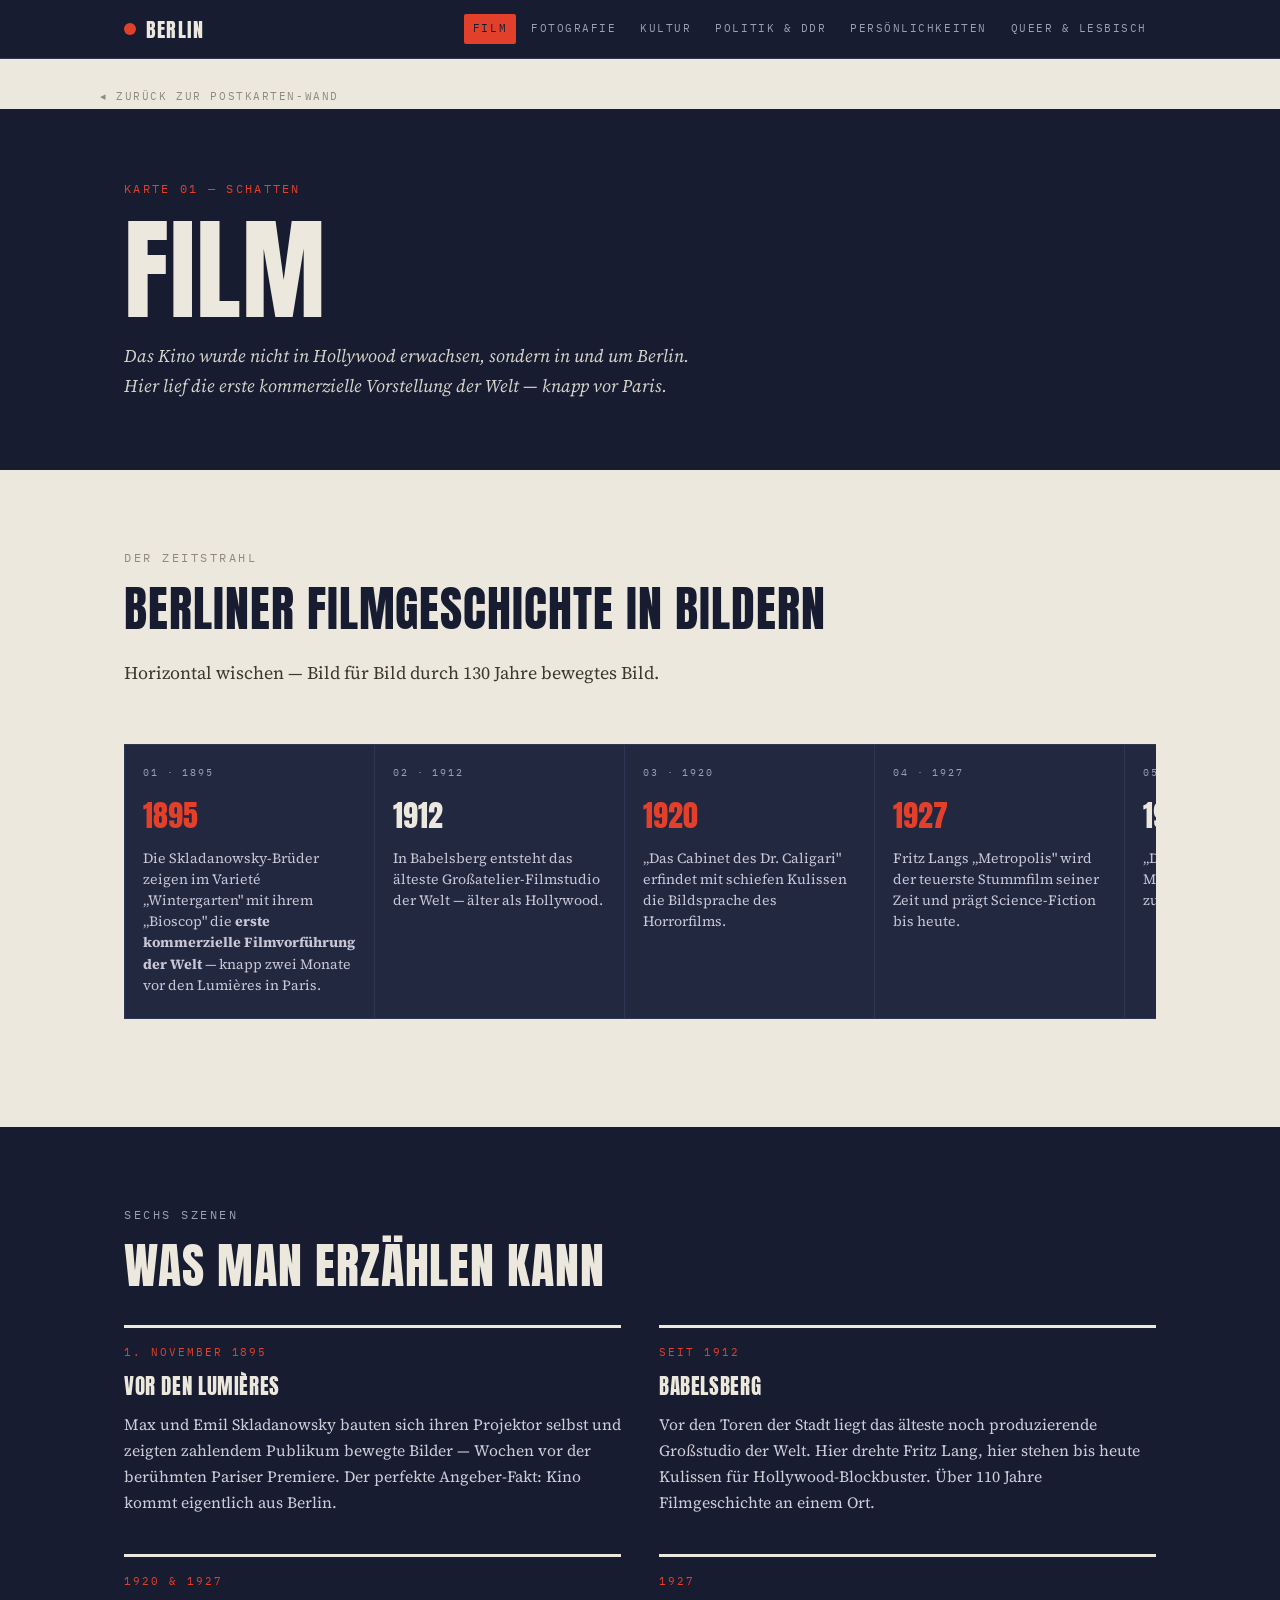
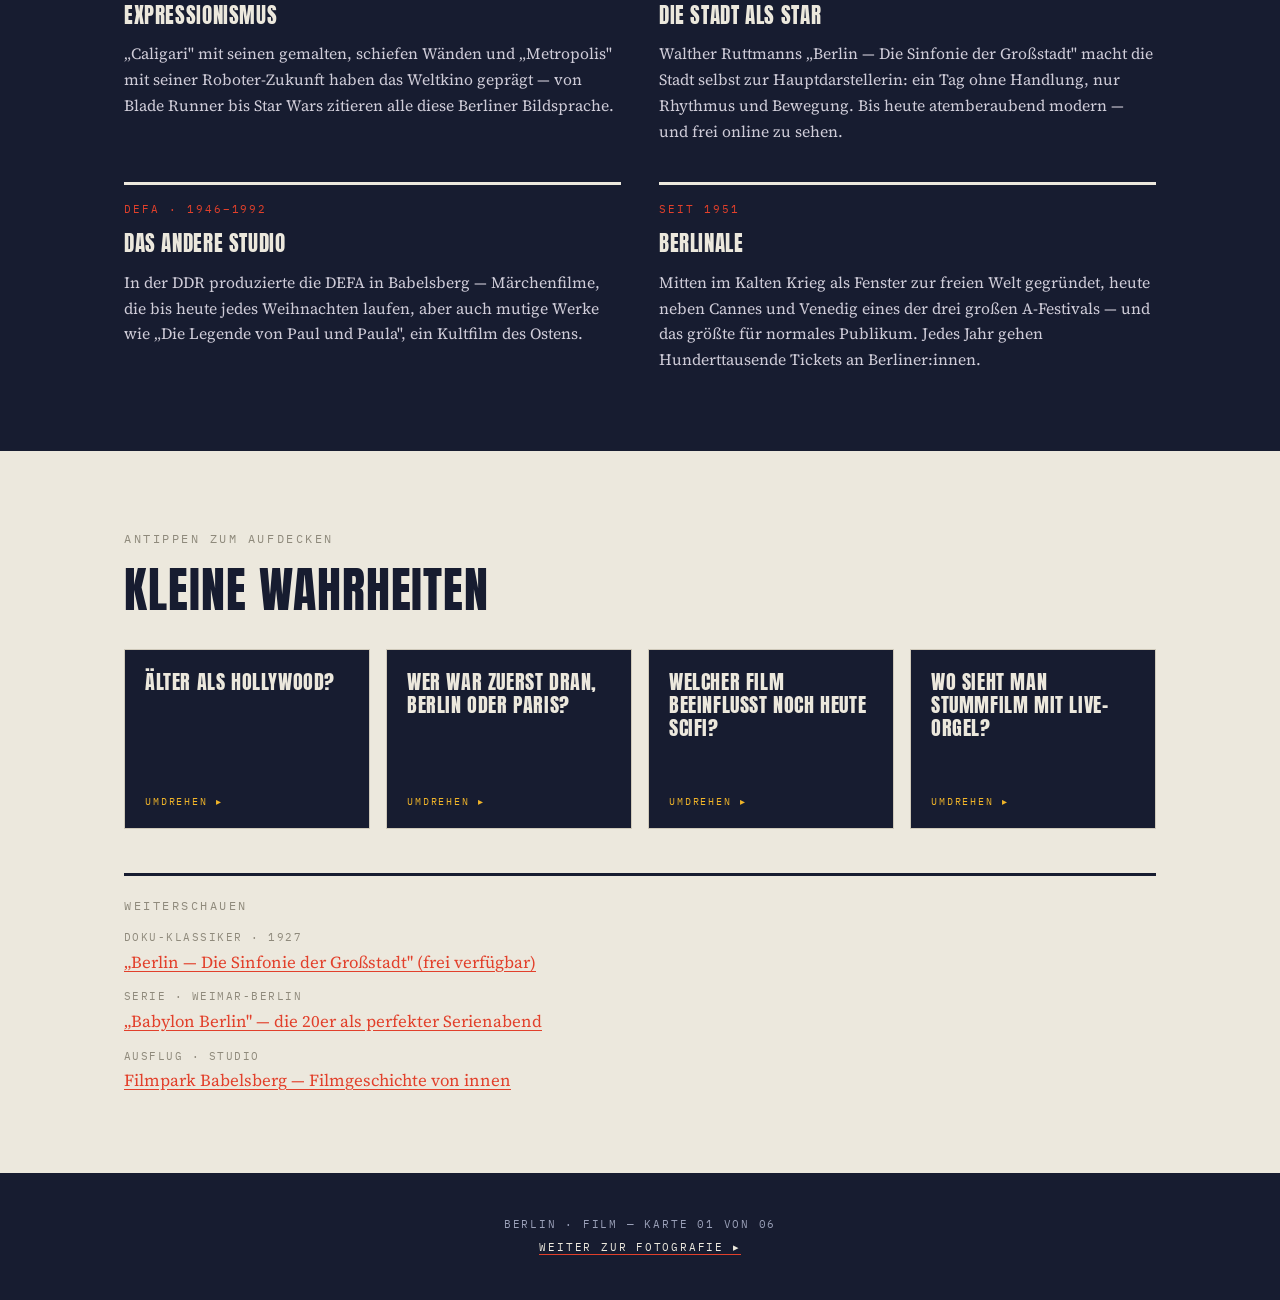
==== film.html @ 49ff89e1 "Add files via upload" ====
<!DOCTYPE html>
<html lang="de">
<head>
<meta charset="UTF-8">
<meta name="viewport" content="width=device-width, initial-scale=1.0">
<title>Film — Berlin</title>
<link rel="stylesheet" href="style.css">
</head>
<body class="t-film">

<nav class="topbar">
  <div class="wrap">
    <a class="brand" href="index.html"><span class="dot"></span>Berlin</a>
    <div class="navlinks">
      <a href="film.html" class="here">Film</a>
      <a href="fotografie.html">Fotografie</a>
      <a href="kultur.html">Kultur</a>
      <a href="politik.html">Politik &amp; DDR</a>
      <a href="persoenlichkeiten.html">Persönlichkeiten</a>
      <a href="queer.html">Queer &amp; Lesbisch</a>
    </div>
  </div>
</nav>

<div class="wrap backrow"><a class="back" href="index.html">◂ zurück zur Postkarten-Wand</a></div>

<header class="hero" style="background:var(--ink)">
  <div class="wrap">
    <p class="kicker">Karte 01 — Schatten</p>
    <h1>Film</h1>
    <p class="sub">Das Kino wurde nicht in Hollywood erwachsen, sondern in und um Berlin. Hier lief die erste kommerzielle Vorstellung der Welt — knapp vor Paris.</p>
  </div>
</header>

<section>
  <div class="wrap">
    <p class="eyebrow">Der Zeitstrahl</p>
    <h2>Berliner Filmgeschichte in Bildern</h2>
    <p class="lead">Horizontal wischen — Bild für Bild durch 130 Jahre bewegtes Bild.</p>
    <div class="strip" tabindex="0" aria-label="Zeitstrahl der Berliner Filmgeschichte">
      <div class="frame hot"><span class="fl">01 · 1895</span><span class="year">1895</span><p>Die Skladanowsky-Brüder zeigen im Varieté „Wintergarten" mit ihrem „Bioscop" die <b>erste kommerzielle Filmvorführung der Welt</b> — knapp zwei Monate vor den Lumières in Paris.</p></div>
      <div class="frame"><span class="fl">02 · 1912</span><span class="year">1912</span><p>In Babelsberg entsteht das älteste Großatelier-Filmstudio der Welt — älter als Hollywood.</p></div>
      <div class="frame hot"><span class="fl">03 · 1920</span><span class="year">1920</span><p>„Das Cabinet des Dr. Caligari" erfindet mit schiefen Kulissen die Bildsprache des Horrorfilms.</p></div>
      <div class="frame hot"><span class="fl">04 · 1927</span><span class="year">1927</span><p>Fritz Langs „Metropolis" wird der teuerste Stummfilm seiner Zeit und prägt Science-Fiction bis heute.</p></div>
      <div class="frame"><span class="fl">05 · 1930</span><span class="year">1930</span><p>„Der blaue Engel" macht Marlene Dietrich über Nacht zum Weltstar.</p></div>
      <div class="frame"><span class="fl">06 · 1933</span><span class="year">1933</span><p>Die Elite des deutschen Films flieht vor den Nazis: Lang, Wilder, Lorre — halb Hollywood ist danach Berliner Exil.</p></div>
      <div class="frame hot"><span class="fl">07 · 1951</span><span class="year">1951</span><p>Die Berlinale wird als „Schaufenster der freien Welt" in West-Berlin gegründet.</p></div>
      <div class="frame"><span class="fl">08 · heute</span><span class="year">Jetzt</span><p>Babelsberg dreht weiter — von „Grand Budapest Hotel" bis „Matrix". Die Berlinale ist das größte Publikumsfestival der Welt.</p></div>
    </div>
  </div>
</section>

<section class="dark">
  <div class="wrap">
    <p class="eyebrow">Sechs Szenen</p>
    <h2>Was man erzählen kann</h2>
    <div class="grid2">
      <div class="story"><span class="meta">1. November 1895</span><h3>Vor den Lumières</h3><p>Max und Emil Skladanowsky bauten sich ihren Projektor selbst und zeigten zahlendem Publikum bewegte Bilder — Wochen vor der berühmten Pariser Premiere. Der perfekte Angeber-Fakt: Kino kommt eigentlich aus Berlin.</p></div>
      <div class="story"><span class="meta">seit 1912</span><h3>Babelsberg</h3><p>Vor den Toren der Stadt liegt das älteste noch produzierende Großstudio der Welt. Hier drehte Fritz Lang, hier stehen bis heute Kulissen für Hollywood-Blockbuster. Über 110 Jahre Filmgeschichte an einem Ort.</p></div>
      <div class="story"><span class="meta">1920 &amp; 1927</span><h3>Expressionismus</h3><p>„Caligari" mit seinen gemalten, schiefen Wänden und „Metropolis" mit seiner Roboter-Zukunft haben das Weltkino geprägt — von Blade Runner bis Star Wars zitieren alle diese Berliner Bildsprache.</p></div>
      <div class="story"><span class="meta">1927</span><h3>Die Stadt als Star</h3><p>Walther Ruttmanns „Berlin — Die Sinfonie der Großstadt" macht die Stadt selbst zur Hauptdarstellerin: ein Tag ohne Handlung, nur Rhythmus und Bewegung. Bis heute atemberaubend modern — und frei online zu sehen.</p></div>
      <div class="story"><span class="meta">DEFA · 1946–1992</span><h3>Das andere Studio</h3><p>In der DDR produzierte die DEFA in Babelsberg — Märchenfilme, die bis heute jedes Weihnachten laufen, aber auch mutige Werke wie „Die Legende von Paul und Paula", ein Kultfilm des Ostens.</p></div>
      <div class="story"><span class="meta">seit 1951</span><h3>Berlinale</h3><p>Mitten im Kalten Krieg als Fenster zur freien Welt gegründet, heute neben Cannes und Venedig eines der drei großen A-Festivals — und das größte für normales Publikum. Jedes Jahr gehen Hunderttausende Tickets an Berliner:innen.</p></div>
    </div>
  </div>
</section>

<section>
  <div class="wrap">
    <p class="eyebrow">Antippen zum Aufdecken</p>
    <h2>Kleine Wahrheiten</h2>
    <div class="flips">
      <button class="flip" type="button"><div class="flip-inner">
        <div class="flip-face flip-front"><span class="q">Älter als Hollywood?</span><span class="hint">Umdrehen ▸</span></div>
        <div class="flip-face flip-back"><p>Ja. Babelsberg produziert seit 1912 — Hollywood wurde erst danach zum Filmzentrum.</p><span class="hint">◂ zurück</span></div>
      </div></button>
      <button class="flip" type="button"><div class="flip-inner">
        <div class="flip-face flip-front"><span class="q">Wer war zuerst dran, Berlin oder Paris?</span><span class="hint">Umdrehen ▸</span></div>
        <div class="flip-face flip-back"><p>Berlin — am 1.11.1895, rund acht Wochen vor den Lumières.</p><span class="hint">◂ zurück</span></div>
      </div></button>
      <button class="flip" type="button"><div class="flip-inner">
        <div class="flip-face flip-front"><span class="q">Welcher Film beeinflusst noch heute SciFi?</span><span class="hint">Umdrehen ▸</span></div>
        <div class="flip-face flip-back"><p>„Metropolis" (1927). Sein Roboter „Maria" ist die Urmutter jedes Film-Androiden.</p><span class="hint">◂ zurück</span></div>
      </div></button>
      <button class="flip" type="button"><div class="flip-inner">
        <div class="flip-face flip-front"><span class="q">Wo sieht man Stummfilm mit Live-Orgel?</span><span class="hint">Umdrehen ▸</span></div>
        <div class="flip-face flip-back"><p>Im Kino „Babylon" am Rosa-Luxemburg-Platz — mit originaler Kinoorgel. Perfektes Date.</p><span class="hint">◂ zurück</span></div>
      </div></button>
    </div>

    <div class="links">
      <p class="eyebrow">Weiterschauen</p>
      <ul>
        <li><span>Doku-Klassiker · 1927</span><a href="https://de.wikipedia.org/wiki/Berlin_%E2%80%93_Die_Sinfonie_der_Gro%C3%9Fstadt" target="_blank" rel="noopener">„Berlin — Die Sinfonie der Großstadt" (frei verfügbar)</a></li>
        <li><span>Serie · Weimar-Berlin</span><a href="https://de.wikipedia.org/wiki/Babylon_Berlin" target="_blank" rel="noopener">„Babylon Berlin" — die 20er als perfekter Serienabend</a></li>
        <li><span>Ausflug · Studio</span><a href="https://filmpark-babelsberg.de" target="_blank" rel="noopener">Filmpark Babelsberg — Filmgeschichte von innen</a></li>
      </ul>
    </div>
  </div>
</section>

<footer>
  Berlin · Film — Karte 01 von 06<br>
  <a href="fotografie.html">weiter zur Fotografie ▸</a>
</footer>

<script>
  document.querySelectorAll('.flip').forEach(f=>f.addEventListener('click',()=>f.classList.toggle('open')));
</script>
</body>
</html>
---- style.css ----
/* ============================================================
   BERLIN — geteiltes Stylesheet
   Postkarten- / Setzkasten-Ästhetik
   ============================================================ */
@import url('https://fonts.googleapis.com/css2?family=Anton&family=Source+Serif+4:ital,opsz,wght@0,8..60,400;0,8..60,600;1,8..60,400&family=IBM+Plex+Mono:wght@400;500&display=swap');

:root{
  --ink:#171c30;
  --ink2:#212840;
  --paper:#ece8dd;
  --paper2:#e2ddcf;
  --line-light:#cfc9ba;
  --line-dark:#2f3654;
  --muted:#8f8a7c;
  --muted-d:#9aa0b8;

  /* Themenakzente — werden pro Seite via body-Klasse gesetzt */
  --accent:#e2402b;      /* Standard: Postrot */
  --accent-2:#f0b429;    /* Gold */

  --display:'Anton',sans-serif;
  --body:'Source Serif 4',Georgia,serif;
  --mono:'IBM Plex Mono',monospace;
}

/* Themenfarben */
body.t-film       { --accent:#e2402b; --accent-2:#f0b429; }
body.t-foto       { --accent:#3b7d9e; --accent-2:#e2402b; }
body.t-kultur     { --accent:#c8447c; --accent-2:#2fa15f; }
body.t-politik    { --accent:#2f8f5f; --accent-2:#e2402b; }
body.t-menschen   { --accent:#c87f1e; --accent-2:#3b7d9e; }
body.t-queer      { --accent:#d94f86; --accent-2:#7a5fc0; }
body.t-home       { --accent:#e2402b; --accent-2:#2fa15f; }

*{box-sizing:border-box;margin:0;padding:0}
html{scroll-behavior:smooth}
@media (prefers-reduced-motion:reduce){
  html{scroll-behavior:auto}
  *,*::before,*::after{animation:none!important;transition:none!important}
}
body{
  font-family:var(--body);background:var(--paper);color:var(--ink);
  line-height:1.65;font-size:1.05rem;
}
::selection{background:var(--accent);color:var(--paper)}
img,svg{max-width:100%}
a{color:inherit}
a:focus-visible,button:focus-visible{outline:3px solid var(--accent);outline-offset:3px}

.wrap{max-width:1080px;margin:0 auto;padding:0 24px}
.eyebrow{font-family:var(--mono);font-size:.72rem;letter-spacing:.22em;text-transform:uppercase;color:var(--muted)}
.accent{color:var(--accent)}
h2{font-family:var(--display);font-weight:400;text-transform:uppercase;
   font-size:clamp(1.9rem,4.6vw,3rem);letter-spacing:.02em;line-height:1.05;margin:.35em 0 .5em}
h3{font-family:var(--display);font-weight:400;text-transform:uppercase;letter-spacing:.03em}
.lead{max-width:660px;font-size:1.12rem;color:#3a382f}
section{padding:78px 0}

/* ---------- Kopfnavigation ---------- */
.topbar{position:sticky;top:0;z-index:50;background:var(--ink);color:var(--paper);
  border-bottom:1px solid var(--line-dark)}
.topbar .wrap{display:flex;align-items:center;justify-content:space-between;gap:16px;height:58px}
.brand{font-family:var(--display);font-size:1.25rem;letter-spacing:.06em;text-transform:uppercase;
  text-decoration:none;color:var(--paper);display:flex;align-items:center;gap:10px}
.brand .dot{width:12px;height:12px;background:var(--accent);border-radius:50%}
.navlinks{display:flex;gap:6px;flex-wrap:wrap}
.navlinks a{font-family:var(--mono);font-size:.68rem;letter-spacing:.14em;text-transform:uppercase;
  text-decoration:none;color:var(--muted-d);padding:6px 9px;border-radius:2px}
.navlinks a:hover{color:var(--paper);background:var(--ink2)}
.navlinks a.here{color:var(--ink);background:var(--accent)}
@media(max-width:720px){.navlinks{display:none}}

/* ---------- Hero ---------- */
.hero{background:var(--ink);color:var(--paper);position:relative;overflow:hidden}
.hero .wrap{padding-top:70px;padding-bottom:70px}
.hero .kicker{font-family:var(--mono);font-size:.72rem;letter-spacing:.2em;color:var(--accent);text-transform:uppercase}
.hero h1{font-family:var(--display);font-weight:400;text-transform:uppercase;
  font-size:clamp(3rem,10vw,7rem);line-height:.92;letter-spacing:.01em;margin:.18em 0}
.hero .sub{max-width:600px;color:#d6d3ca;font-size:1.12rem;font-style:italic}
.hero-illus{position:absolute;right:-30px;bottom:-20px;width:min(42%,360px);opacity:.9;pointer-events:none}
@media(max-width:720px){.hero-illus{display:none}}

/* ---------- Postkarten-Grid (Startseite) ---------- */
.postcards{display:grid;grid-template-columns:repeat(auto-fill,minmax(300px,1fr));gap:22px;margin-top:36px}
.postcard{position:relative;display:block;text-decoration:none;color:var(--ink);
  background:#fff;border:1px solid var(--line-light);
  box-shadow:4px 6px 0 rgba(23,28,48,.12);
  transition:transform .16s ease, box-shadow .16s ease;overflow:hidden}
.postcard:hover{transform:translate(-2px,-3px) rotate(-.5deg);box-shadow:8px 12px 0 rgba(23,28,48,.16)}
.postcard .pc-top{aspect-ratio:16/10;background:var(--ink);display:flex;align-items:center;justify-content:center;position:relative}
.postcard .pc-top svg{width:70%;height:70%}
.postcard .stamp{position:absolute;top:12px;right:12px;width:46px;height:56px;background:var(--paper);
  border:2px dotted var(--ink);display:flex;align-items:center;justify-content:center;
  font-family:var(--display);font-size:.7rem;color:var(--ink);transform:rotate(4deg);text-align:center;line-height:1}
.postcard .pc-body{padding:20px}
.postcard .pc-body h3{font-size:1.35rem;color:var(--ink)}
.postcard .pc-num{font-family:var(--mono);font-size:.66rem;letter-spacing:.2em;text-transform:uppercase;color:var(--muted)}
.postcard .pc-body p{font-size:.95rem;color:#4a473d;margin-top:8px}
.postcard .go{font-family:var(--mono);font-size:.72rem;letter-spacing:.15em;text-transform:uppercase;
  color:var(--accent);margin-top:14px;display:inline-block}

/* ---------- Zeitstrahl / Filmstreifen ---------- */
.strip{display:flex;overflow-x:auto;padding:30px 0;gap:0;scroll-snap-type:x proximity;margin-top:26px;
  scrollbar-color:var(--accent) transparent}
.frame{min-width:250px;max-width:250px;scroll-snap-align:start;border:1px solid var(--line-dark);
  border-right:none;background:var(--ink2);color:var(--paper);padding:20px 18px 22px;display:flex;
  flex-direction:column;gap:8px}
.frame:last-child{border-right:1px solid var(--line-dark)}
.frame .year{font-family:var(--display);font-size:1.9rem;color:var(--paper)}
.frame.hot .year{color:var(--accent)}
.frame .fl{font-family:var(--mono);font-size:.64rem;letter-spacing:.18em;text-transform:uppercase;color:var(--muted-d)}
.frame p{font-size:.88rem;color:#c9c6d6;line-height:1.5}

/* ---------- Story-Grid ---------- */
.grid2{display:grid;grid-template-columns:1fr 1fr;gap:38px;margin-top:34px}
.grid3{display:grid;grid-template-columns:repeat(auto-fit,minmax(260px,1fr));gap:26px;margin-top:34px}
@media(max-width:720px){.grid2{grid-template-columns:1fr}}
.story{border-top:3px solid var(--ink);padding-top:16px}
.story .meta{font-family:var(--mono);font-size:.68rem;letter-spacing:.18em;text-transform:uppercase;color:var(--accent);display:block;margin-bottom:8px}
.story h3{font-size:1.3rem;margin-bottom:8px}
.story p{font-size:.98rem;color:#3a382f}
.story p+p{margin-top:9px}

/* ---------- Flip-/Reveal-Karten ---------- */
.flips{display:grid;grid-template-columns:repeat(auto-fit,minmax(220px,1fr));gap:16px;margin-top:34px}
.flip{background:transparent;border:none;padding:0;cursor:pointer;perspective:1000px;min-height:180px;font-family:inherit}
.flip-inner{position:relative;width:100%;height:100%;min-height:180px;transition:transform .5s;transform-style:preserve-3d}
.flip.open .flip-inner{transform:rotateY(180deg)}
.flip-face{position:absolute;inset:0;backface-visibility:hidden;display:flex;flex-direction:column;
  justify-content:space-between;padding:20px;border:1px solid var(--line-light)}
.flip-front{background:var(--ink);color:var(--paper)}
.flip-front .q{font-family:var(--display);font-size:1.25rem;text-transform:uppercase;letter-spacing:.03em;line-height:1.15;text-align:left}
.flip-front .hint{font-family:var(--mono);font-size:.64rem;letter-spacing:.18em;text-transform:uppercase;color:var(--accent-2);text-align:left}
.flip-back{background:var(--accent);color:#fff;transform:rotateY(180deg);text-align:left}
.flip-back p{font-size:.92rem;line-height:1.5}
.flip-back .hint{font-family:var(--mono);font-size:.64rem;letter-spacing:.18em;text-transform:uppercase;opacity:.8}

/* ---------- Personen-Karten ---------- */
.people{display:grid;grid-template-columns:repeat(auto-fit,minmax(250px,1fr));gap:20px;margin-top:34px}
.person{background:#fff;border:1px solid var(--line-light);box-shadow:3px 4px 0 rgba(23,28,48,.10);overflow:hidden}
.person .p-illus{height:150px;background:var(--ink);display:flex;align-items:center;justify-content:center}
.person .p-illus svg{width:96px;height:96px}
.person .p-txt{padding:18px}
.person .p-txt h3{font-size:1.2rem}
.person .role{font-family:var(--mono);font-size:.64rem;letter-spacing:.16em;text-transform:uppercase;color:var(--accent);display:block;margin:5px 0 9px}
.person .p-txt p{font-size:.93rem;color:#3a382f}

/* ---------- Zitat ---------- */
.quote{border-left:5px solid var(--accent);padding:6px 0 6px 24px;margin:40px 0;max-width:720px}
.quote blockquote{font-family:var(--body);font-style:italic;font-size:clamp(1.3rem,3vw,1.9rem);line-height:1.3}
.quote cite{font-family:var(--mono);font-size:.72rem;letter-spacing:.14em;text-transform:uppercase;color:var(--muted);font-style:normal;display:block;margin-top:12px}

/* ---------- Glossar-Chips (klickbar) ---------- */
.chips{display:flex;flex-wrap:wrap;gap:12px;margin-top:30px}
.chip{font-family:var(--body);border:1px solid var(--ink);background:#fff;color:var(--ink);
  padding:10px 16px;cursor:pointer;font-size:1rem;transition:background .14s,color .14s;border-radius:2px}
.chip:hover{background:var(--paper2)}
.chip.on{background:var(--ink);color:var(--paper)}
.chip .w{font-family:var(--display);letter-spacing:.02em}
#chip-out{margin-top:20px;min-height:52px;font-size:1.05rem;border-left:3px solid var(--accent);padding-left:14px}
#chip-out em{color:var(--accent);font-style:normal;font-family:var(--mono);font-size:.85rem;letter-spacing:.05em}

/* dunkle Sektion */
.dark{background:var(--ink);color:var(--paper)}
.dark .lead{color:#d6d3ca}
.dark .eyebrow{color:var(--muted-d)}
.dark .story{border-color:var(--paper)}
.dark .story p{color:#cfccd8}

/* ---------- Links ---------- */
.links{border-top:3px solid var(--ink);padding-top:20px;margin-top:44px}
.links ul{list-style:none;display:grid;gap:12px;margin-top:14px}
.links li span{font-family:var(--mono);font-size:.66rem;letter-spacing:.14em;text-transform:uppercase;color:var(--muted);display:block;margin-bottom:2px}
.links a{color:var(--accent);text-underline-offset:3px}

/* ---------- Fuß ---------- */
footer{background:var(--ink);color:var(--muted-d);font-family:var(--mono);font-size:.7rem;
  letter-spacing:.16em;text-transform:uppercase;padding:40px 24px;text-align:center;line-height:2.1}
footer a{color:var(--paper);text-decoration:none;border-bottom:1px solid var(--accent)}

/* Zurück-Link oben auf Unterseiten */
.backrow{padding:22px 0 0}
.back{font-family:var(--mono);font-size:.7rem;letter-spacing:.14em;text-transform:uppercase;
  text-decoration:none;color:var(--muted)}
.back:hover{color:var(--accent)}
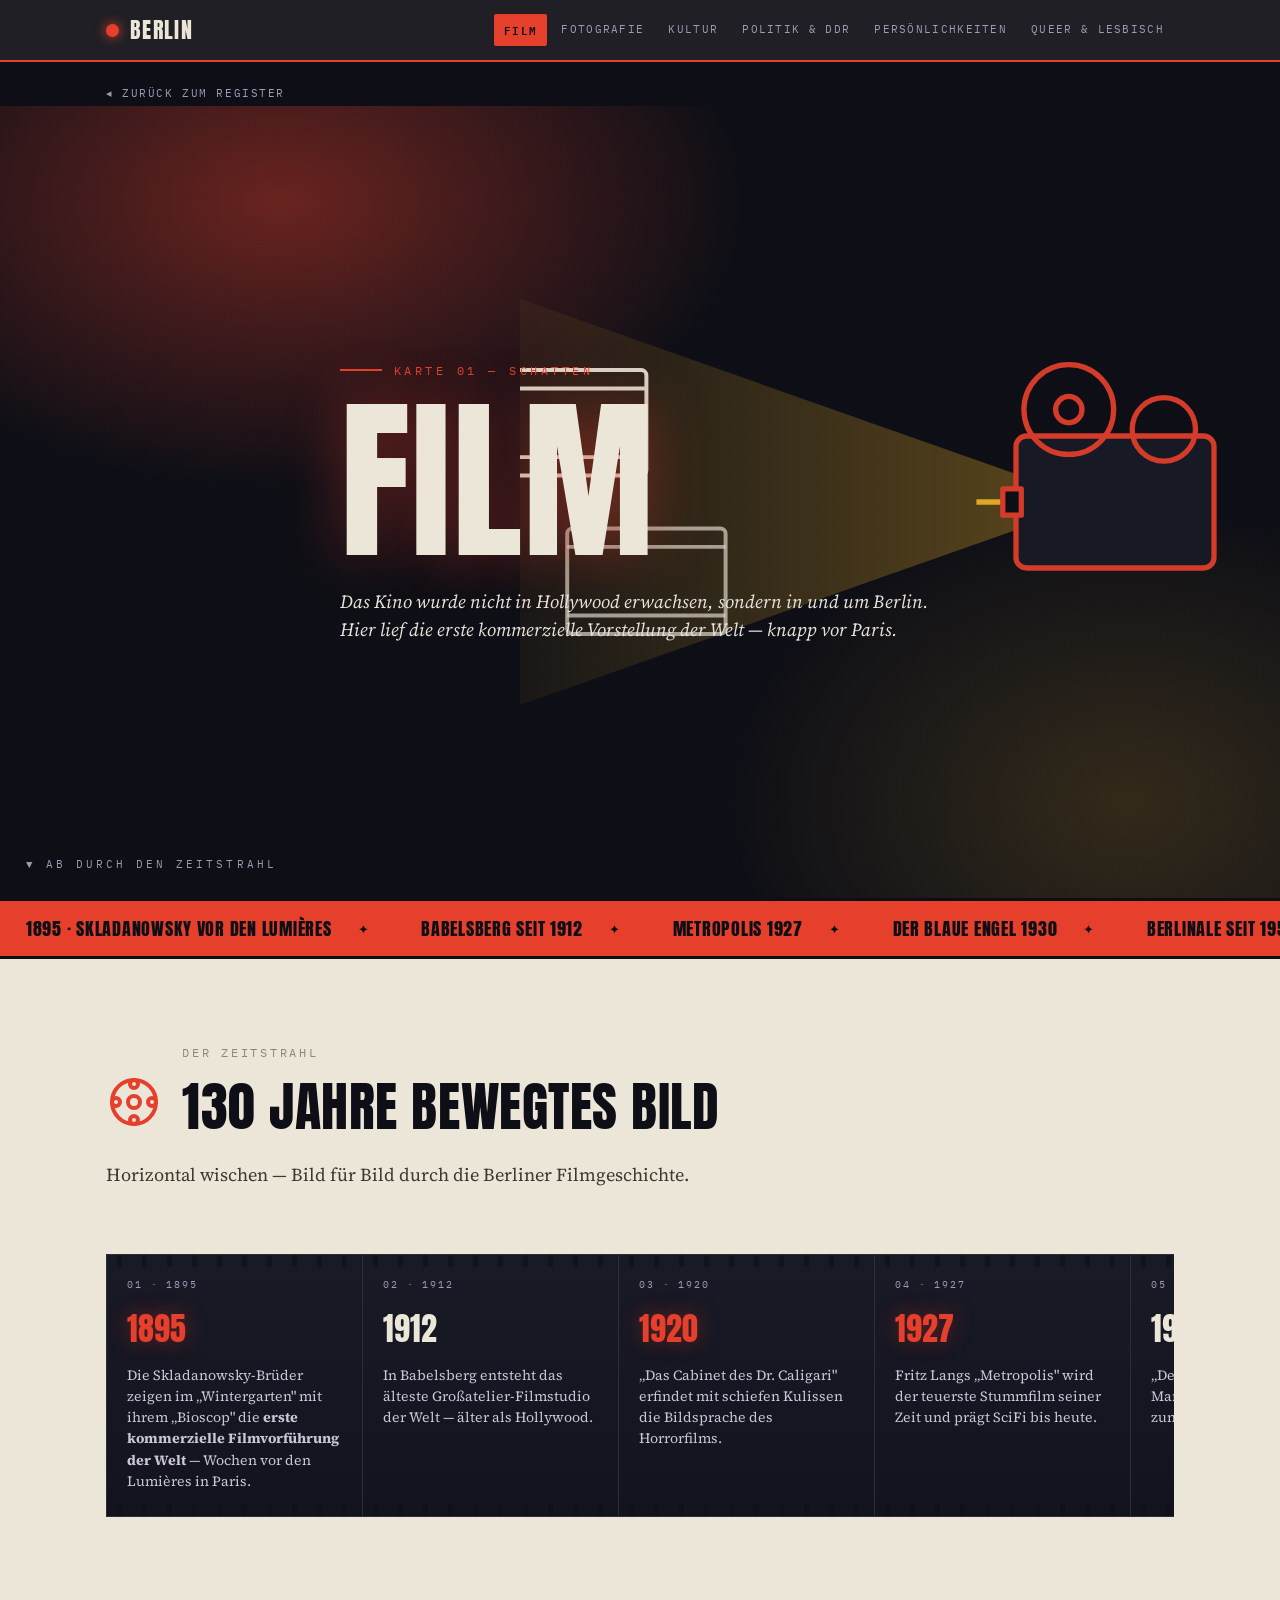
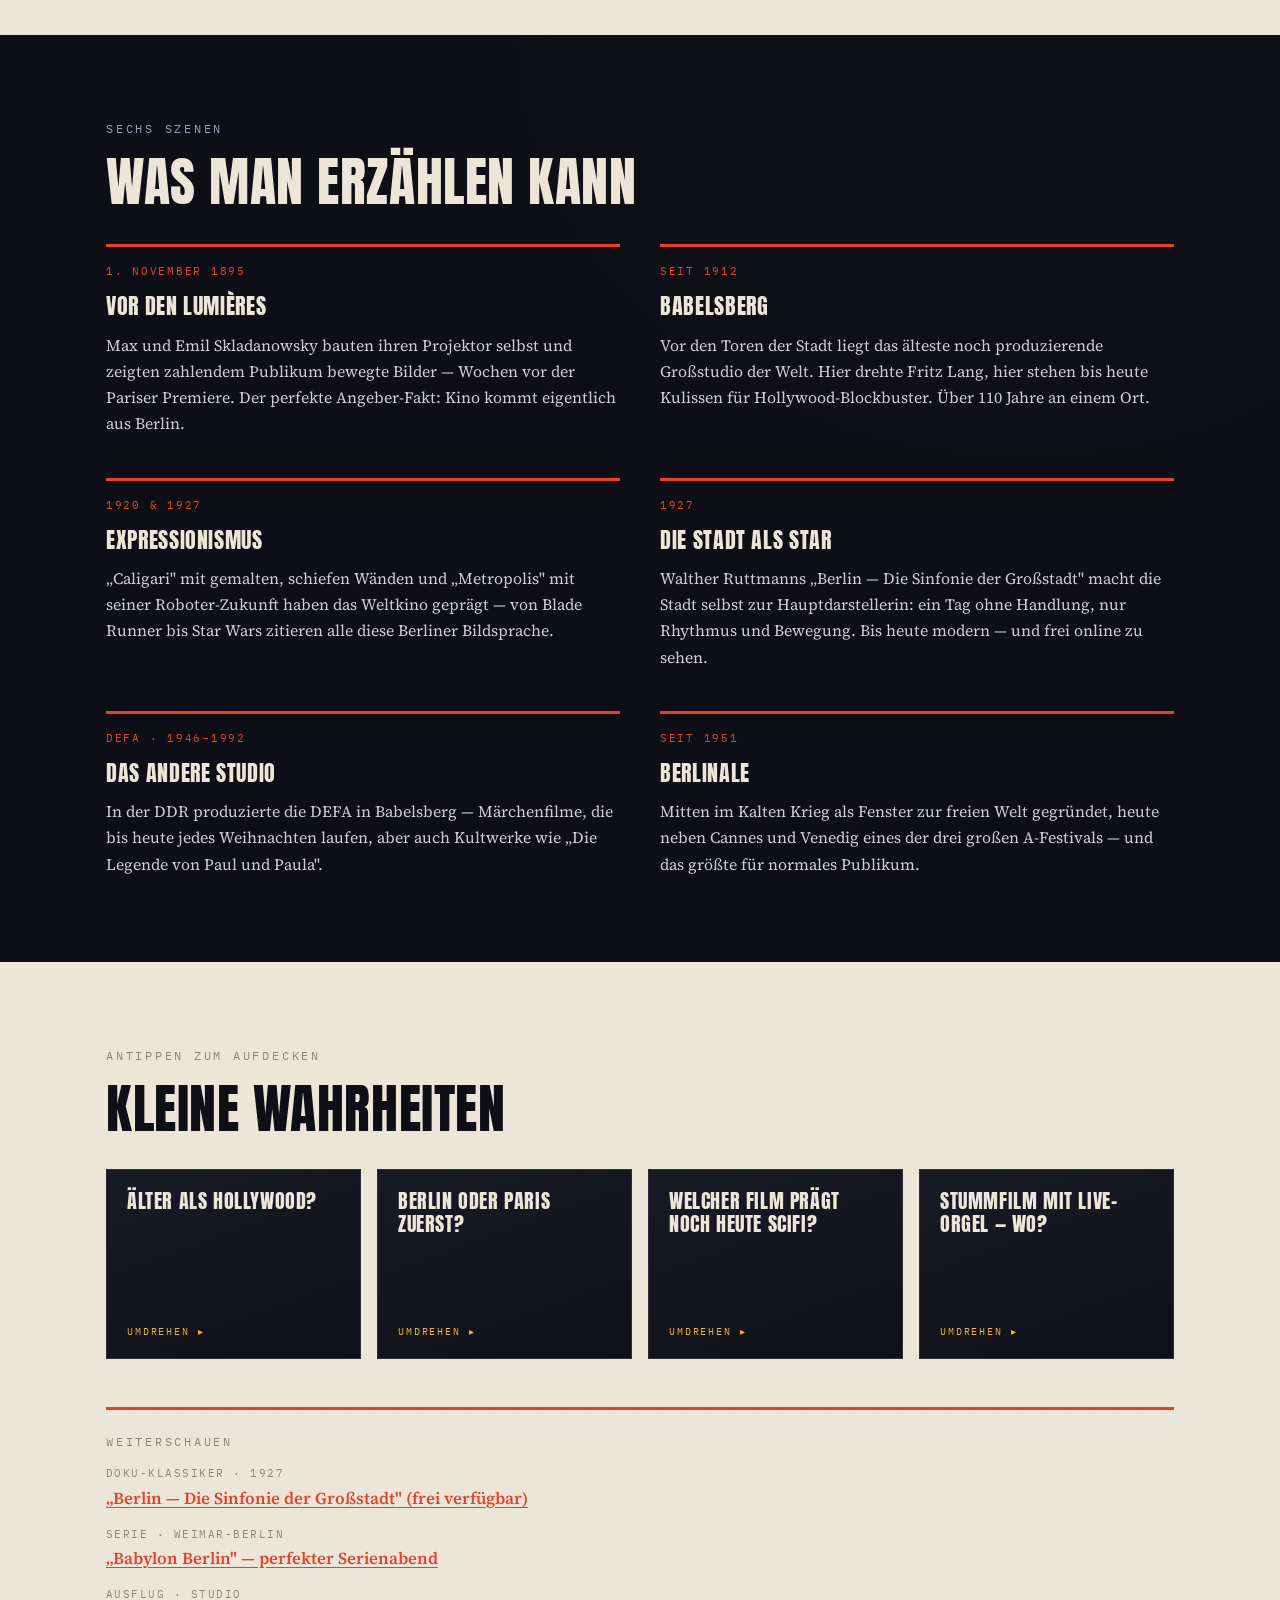
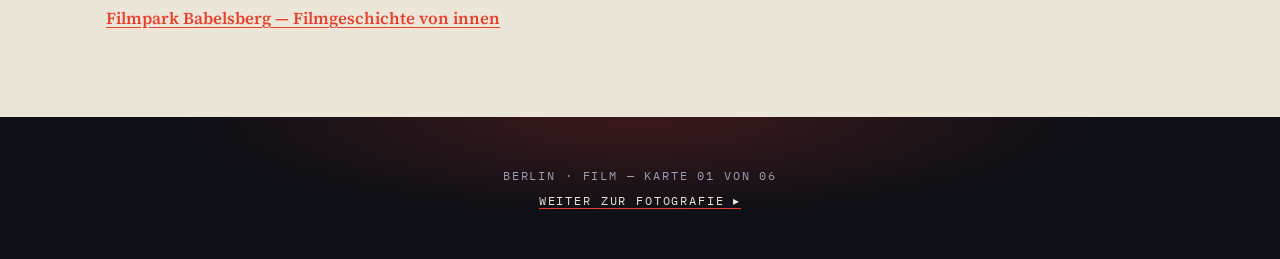
==== commit c93a7fc8: "Add files via upload" ====
--- a/film.html
+++ b/film.html
@@ -8,104 +8,109 @@
 </head>
 <body class="t-film">
 
-<nav class="topbar">
-  <div class="wrap">
-    <a class="brand" href="index.html"><span class="dot"></span>Berlin</a>
-    <div class="navlinks">
-      <a href="film.html" class="here">Film</a>
-      <a href="fotografie.html">Fotografie</a>
-      <a href="kultur.html">Kultur</a>
-      <a href="politik.html">Politik &amp; DDR</a>
-      <a href="persoenlichkeiten.html">Persönlichkeiten</a>
-      <a href="queer.html">Queer &amp; Lesbisch</a>
-    </div>
+<nav class="topbar"><div class="wrap">
+  <a class="brand" href="index.html"><span class="dot"></span>Berlin</a>
+  <div class="navlinks">
+    <a href="film.html" class="here">Film</a><a href="fotografie.html">Fotografie</a><a href="kultur.html">Kultur</a>
+    <a href="politik.html">Politik&nbsp;&amp;&nbsp;DDR</a><a href="persoenlichkeiten.html">Persönlichkeiten</a><a href="queer.html">Queer&nbsp;&amp;&nbsp;Lesbisch</a>
   </div>
-</nav>
+</div></nav>
+<div class="backrow"><div class="wrap"><a class="back" href="index.html">◂ zurück zum Register</a></div></div>
 
-<div class="wrap backrow"><a class="back" href="index.html">◂ zurück zur Postkarten-Wand</a></div>
-
-<header class="hero" style="background:var(--ink)">
+<header class="hero">
+  <svg class="hero-scene" viewBox="0 0 900 600" preserveAspectRatio="xMaxYMid slice"
+       style="right:0;top:0;height:100%;width:min(62%,760px);opacity:.92" aria-hidden="true">
+    <!-- Lichtkegel -->
+    <path d="M760 300 L250 120 L250 480 Z" fill="url(#beam)"/>
+    <defs><linearGradient id="beam" x1="1" y1="0" x2="0" y2="0">
+      <stop offset="0" stop-color="#f0b429" stop-opacity=".38"/>
+      <stop offset="1" stop-color="#f0b429" stop-opacity="0"/>
+    </linearGradient></defs>
+    <!-- schwebende Filmkader -->
+    <g fill="none" stroke="#ece6d8" stroke-width="3" class="drift">
+      <rect x="300" y="200" width="120" height="80" rx="4"/>
+      <line x1="300" y1="214" x2="420" y2="214"/><line x1="300" y1="266" x2="420" y2="266"/>
+      <rect x="360" y="320" width="120" height="80" rx="4" opacity=".7"/>
+      <line x1="360" y1="334" x2="480" y2="334" opacity=".7"/><line x1="360" y1="386" x2="480" y2="386" opacity=".7"/>
+    </g>
+    <!-- Projektor -->
+    <g fill="none" stroke="#e63f2b" stroke-width="4" stroke-linejoin="round">
+      <rect x="700" y="250" width="150" height="100" rx="8" fill="#181a26"/>
+      <circle cx="740" cy="230" r="34" class="spin-slow"/>
+      <circle cx="740" cy="230" r="10"/>
+      <circle cx="812" cy="245" r="24" class="spin-slow"/>
+      <path d="M700 300 h-30" stroke="#f0b429"/>
+      <rect x="690" y="290" width="14" height="20" fill="#0e0f16"/>
+    </g>
+  </svg>
   <div class="wrap">
     <p class="kicker">Karte 01 — Schatten</p>
     <h1>Film</h1>
     <p class="sub">Das Kino wurde nicht in Hollywood erwachsen, sondern in und um Berlin. Hier lief die erste kommerzielle Vorstellung der Welt — knapp vor Paris.</p>
   </div>
+  <p class="scroll-hint">▼ ab durch den Zeitstrahl</p>
 </header>
 
-<section>
+<div class="ticker" aria-hidden="true"><div class="track">
+  <span>1895 · Skladanowsky vor den Lumières</span><span>Babelsberg seit 1912</span><span>Metropolis 1927</span><span>Der blaue Engel 1930</span><span>Berlinale seit 1951</span>
+  <span>1895 · Skladanowsky vor den Lumières</span><span>Babelsberg seit 1912</span><span>Metropolis 1927</span><span>Der blaue Engel 1930</span><span>Berlinale seit 1951</span>
+</div></div>
+
+<section class="grain">
   <div class="wrap">
-    <p class="eyebrow">Der Zeitstrahl</p>
-    <h2>Berliner Filmgeschichte in Bildern</h2>
-    <p class="lead">Horizontal wischen — Bild für Bild durch 130 Jahre bewegtes Bild.</p>
-    <div class="strip" tabindex="0" aria-label="Zeitstrahl der Berliner Filmgeschichte">
-      <div class="frame hot"><span class="fl">01 · 1895</span><span class="year">1895</span><p>Die Skladanowsky-Brüder zeigen im Varieté „Wintergarten" mit ihrem „Bioscop" die <b>erste kommerzielle Filmvorführung der Welt</b> — knapp zwei Monate vor den Lumières in Paris.</p></div>
+    <div class="sec-head"><span class="motif"><svg viewBox="0 0 56 56" fill="none" stroke="#e63f2b" stroke-width="4"><circle cx="28" cy="28" r="22"/><circle cx="28" cy="28" r="6"/><circle cx="28" cy="10" r="4"/><circle cx="46" cy="28" r="4"/><circle cx="28" cy="46" r="4"/><circle cx="10" cy="28" r="4"/></svg></span>
+      <div><p class="eyebrow">Der Zeitstrahl</p><h2>130 Jahre bewegtes Bild</h2></div></div>
+    <p class="lead">Horizontal wischen — Bild für Bild durch die Berliner Filmgeschichte.</p>
+    <div class="strip-wrap"><div class="strip" tabindex="0" aria-label="Zeitstrahl Berliner Filmgeschichte">
+      <div class="frame hot"><span class="fl">01 · 1895</span><span class="year">1895</span><p>Die Skladanowsky-Brüder zeigen im „Wintergarten" mit ihrem „Bioscop" die <b>erste kommerzielle Filmvorführung der Welt</b> — Wochen vor den Lumières in Paris.</p></div>
       <div class="frame"><span class="fl">02 · 1912</span><span class="year">1912</span><p>In Babelsberg entsteht das älteste Großatelier-Filmstudio der Welt — älter als Hollywood.</p></div>
       <div class="frame hot"><span class="fl">03 · 1920</span><span class="year">1920</span><p>„Das Cabinet des Dr. Caligari" erfindet mit schiefen Kulissen die Bildsprache des Horrorfilms.</p></div>
-      <div class="frame hot"><span class="fl">04 · 1927</span><span class="year">1927</span><p>Fritz Langs „Metropolis" wird der teuerste Stummfilm seiner Zeit und prägt Science-Fiction bis heute.</p></div>
+      <div class="frame hot"><span class="fl">04 · 1927</span><span class="year">1927</span><p>Fritz Langs „Metropolis" wird der teuerste Stummfilm seiner Zeit und prägt SciFi bis heute.</p></div>
       <div class="frame"><span class="fl">05 · 1930</span><span class="year">1930</span><p>„Der blaue Engel" macht Marlene Dietrich über Nacht zum Weltstar.</p></div>
-      <div class="frame"><span class="fl">06 · 1933</span><span class="year">1933</span><p>Die Elite des deutschen Films flieht vor den Nazis: Lang, Wilder, Lorre — halb Hollywood ist danach Berliner Exil.</p></div>
+      <div class="frame"><span class="fl">06 · 1933</span><span class="year">1933</span><p>Die Film-Elite flieht vor den Nazis: Lang, Wilder, Lorre — halb Hollywood ist danach Berliner Exil.</p></div>
       <div class="frame hot"><span class="fl">07 · 1951</span><span class="year">1951</span><p>Die Berlinale wird als „Schaufenster der freien Welt" in West-Berlin gegründet.</p></div>
       <div class="frame"><span class="fl">08 · heute</span><span class="year">Jetzt</span><p>Babelsberg dreht weiter — von „Grand Budapest Hotel" bis „Matrix". Die Berlinale ist das größte Publikumsfestival der Welt.</p></div>
+    </div></div>
+  </div>
+</section>
+
+<section class="dark grain">
+  <div class="wrap">
+    <p class="eyebrow">Sechs Szenen</p><h2>Was man erzählen kann</h2>
+    <div class="grid2">
+      <div class="story"><span class="meta">1. November 1895</span><h3>Vor den Lumières</h3><p>Max und Emil Skladanowsky bauten ihren Projektor selbst und zeigten zahlendem Publikum bewegte Bilder — Wochen vor der Pariser Premiere. Der perfekte Angeber-Fakt: Kino kommt eigentlich aus Berlin.</p></div>
+      <div class="story"><span class="meta">seit 1912</span><h3>Babelsberg</h3><p>Vor den Toren der Stadt liegt das älteste noch produzierende Großstudio der Welt. Hier drehte Fritz Lang, hier stehen bis heute Kulissen für Hollywood-Blockbuster. Über 110 Jahre an einem Ort.</p></div>
+      <div class="story"><span class="meta">1920 &amp; 1927</span><h3>Expressionismus</h3><p>„Caligari" mit gemalten, schiefen Wänden und „Metropolis" mit seiner Roboter-Zukunft haben das Weltkino geprägt — von Blade Runner bis Star Wars zitieren alle diese Berliner Bildsprache.</p></div>
+      <div class="story"><span class="meta">1927</span><h3>Die Stadt als Star</h3><p>Walther Ruttmanns „Berlin — Die Sinfonie der Großstadt" macht die Stadt selbst zur Hauptdarstellerin: ein Tag ohne Handlung, nur Rhythmus und Bewegung. Bis heute modern — und frei online zu sehen.</p></div>
+      <div class="story"><span class="meta">DEFA · 1946–1992</span><h3>Das andere Studio</h3><p>In der DDR produzierte die DEFA in Babelsberg — Märchenfilme, die bis heute jedes Weihnachten laufen, aber auch Kultwerke wie „Die Legende von Paul und Paula".</p></div>
+      <div class="story"><span class="meta">seit 1951</span><h3>Berlinale</h3><p>Mitten im Kalten Krieg als Fenster zur freien Welt gegründet, heute neben Cannes und Venedig eines der drei großen A-Festivals — und das größte für normales Publikum.</p></div>
     </div>
   </div>
 </section>
 
-<section class="dark">
+<section class="grain">
   <div class="wrap">
-    <p class="eyebrow">Sechs Szenen</p>
-    <h2>Was man erzählen kann</h2>
-    <div class="grid2">
-      <div class="story"><span class="meta">1. November 1895</span><h3>Vor den Lumières</h3><p>Max und Emil Skladanowsky bauten sich ihren Projektor selbst und zeigten zahlendem Publikum bewegte Bilder — Wochen vor der berühmten Pariser Premiere. Der perfekte Angeber-Fakt: Kino kommt eigentlich aus Berlin.</p></div>
-      <div class="story"><span class="meta">seit 1912</span><h3>Babelsberg</h3><p>Vor den Toren der Stadt liegt das älteste noch produzierende Großstudio der Welt. Hier drehte Fritz Lang, hier stehen bis heute Kulissen für Hollywood-Blockbuster. Über 110 Jahre Filmgeschichte an einem Ort.</p></div>
-      <div class="story"><span class="meta">1920 &amp; 1927</span><h3>Expressionismus</h3><p>„Caligari" mit seinen gemalten, schiefen Wänden und „Metropolis" mit seiner Roboter-Zukunft haben das Weltkino geprägt — von Blade Runner bis Star Wars zitieren alle diese Berliner Bildsprache.</p></div>
-      <div class="story"><span class="meta">1927</span><h3>Die Stadt als Star</h3><p>Walther Ruttmanns „Berlin — Die Sinfonie der Großstadt" macht die Stadt selbst zur Hauptdarstellerin: ein Tag ohne Handlung, nur Rhythmus und Bewegung. Bis heute atemberaubend modern — und frei online zu sehen.</p></div>
-      <div class="story"><span class="meta">DEFA · 1946–1992</span><h3>Das andere Studio</h3><p>In der DDR produzierte die DEFA in Babelsberg — Märchenfilme, die bis heute jedes Weihnachten laufen, aber auch mutige Werke wie „Die Legende von Paul und Paula", ein Kultfilm des Ostens.</p></div>
-      <div class="story"><span class="meta">seit 1951</span><h3>Berlinale</h3><p>Mitten im Kalten Krieg als Fenster zur freien Welt gegründet, heute neben Cannes und Venedig eines der drei großen A-Festivals — und das größte für normales Publikum. Jedes Jahr gehen Hunderttausende Tickets an Berliner:innen.</p></div>
+    <p class="eyebrow">Antippen zum Aufdecken</p><h2>Kleine Wahrheiten</h2>
+    <div class="flips">
+      <button class="flip" type="button"><div class="flip-inner"><div class="flip-face flip-front"><span class="q">Älter als Hollywood?</span><span class="hint">Umdrehen ▸</span></div><div class="flip-face flip-back"><p>Ja. Babelsberg produziert seit 1912 — Hollywood wurde erst danach zum Filmzentrum.</p><span class="hint">◂ zurück</span></div></div></button>
+      <button class="flip" type="button"><div class="flip-inner"><div class="flip-face flip-front"><span class="q">Berlin oder Paris zuerst?</span><span class="hint">Umdrehen ▸</span></div><div class="flip-face flip-back"><p>Berlin — am 1.11.1895, rund acht Wochen vor den Lumières.</p><span class="hint">◂ zurück</span></div></div></button>
+      <button class="flip" type="button"><div class="flip-inner"><div class="flip-face flip-front"><span class="q">Welcher Film prägt noch heute SciFi?</span><span class="hint">Umdrehen ▸</span></div><div class="flip-face flip-back"><p>„Metropolis" (1927). Sein Roboter „Maria" ist die Urmutter jedes Film-Androiden.</p><span class="hint">◂ zurück</span></div></div></button>
+      <button class="flip" type="button"><div class="flip-inner"><div class="flip-face flip-front"><span class="q">Stummfilm mit Live-Orgel — wo?</span><span class="hint">Umdrehen ▸</span></div><div class="flip-face flip-back"><p>Im Kino „Babylon" am Rosa-Luxemburg-Platz — mit originaler Kinoorgel. Perfektes Date.</p><span class="hint">◂ zurück</span></div></div></button>
     </div>
+    <div class="links"><p class="eyebrow">Weiterschauen</p><ul>
+      <li><span>Doku-Klassiker · 1927</span><a href="https://de.wikipedia.org/wiki/Berlin_%E2%80%93_Die_Sinfonie_der_Gro%C3%9Fstadt" target="_blank" rel="noopener">„Berlin — Die Sinfonie der Großstadt" (frei verfügbar)</a></li>
+      <li><span>Serie · Weimar-Berlin</span><a href="https://de.wikipedia.org/wiki/Babylon_Berlin" target="_blank" rel="noopener">„Babylon Berlin" — perfekter Serienabend</a></li>
+      <li><span>Ausflug · Studio</span><a href="https://filmpark-babelsberg.de" target="_blank" rel="noopener">Filmpark Babelsberg — Filmgeschichte von innen</a></li>
+    </ul></div>
   </div>
 </section>
 
-<section>
-  <div class="wrap">
-    <p class="eyebrow">Antippen zum Aufdecken</p>
-    <h2>Kleine Wahrheiten</h2>
-    <div class="flips">
-      <button class="flip" type="button"><div class="flip-inner">
-        <div class="flip-face flip-front"><span class="q">Älter als Hollywood?</span><span class="hint">Umdrehen ▸</span></div>
-        <div class="flip-face flip-back"><p>Ja. Babelsberg produziert seit 1912 — Hollywood wurde erst danach zum Filmzentrum.</p><span class="hint">◂ zurück</span></div>
-      </div></button>
-      <button class="flip" type="button"><div class="flip-inner">
-        <div class="flip-face flip-front"><span class="q">Wer war zuerst dran, Berlin oder Paris?</span><span class="hint">Umdrehen ▸</span></div>
-        <div class="flip-face flip-back"><p>Berlin — am 1.11.1895, rund acht Wochen vor den Lumières.</p><span class="hint">◂ zurück</span></div>
-      </div></button>
-      <button class="flip" type="button"><div class="flip-inner">
-        <div class="flip-face flip-front"><span class="q">Welcher Film beeinflusst noch heute SciFi?</span><span class="hint">Umdrehen ▸</span></div>
-        <div class="flip-face flip-back"><p>„Metropolis" (1927). Sein Roboter „Maria" ist die Urmutter jedes Film-Androiden.</p><span class="hint">◂ zurück</span></div>
-      </div></button>
-      <button class="flip" type="button"><div class="flip-inner">
-        <div class="flip-face flip-front"><span class="q">Wo sieht man Stummfilm mit Live-Orgel?</span><span class="hint">Umdrehen ▸</span></div>
-        <div class="flip-face flip-back"><p>Im Kino „Babylon" am Rosa-Luxemburg-Platz — mit originaler Kinoorgel. Perfektes Date.</p><span class="hint">◂ zurück</span></div>
-      </div></button>
-    </div>
-
-    <div class="links">
-      <p class="eyebrow">Weiterschauen</p>
-      <ul>
-        <li><span>Doku-Klassiker · 1927</span><a href="https://de.wikipedia.org/wiki/Berlin_%E2%80%93_Die_Sinfonie_der_Gro%C3%9Fstadt" target="_blank" rel="noopener">„Berlin — Die Sinfonie der Großstadt" (frei verfügbar)</a></li>
-        <li><span>Serie · Weimar-Berlin</span><a href="https://de.wikipedia.org/wiki/Babylon_Berlin" target="_blank" rel="noopener">„Babylon Berlin" — die 20er als perfekter Serienabend</a></li>
-        <li><span>Ausflug · Studio</span><a href="https://filmpark-babelsberg.de" target="_blank" rel="noopener">Filmpark Babelsberg — Filmgeschichte von innen</a></li>
-      </ul>
-    </div>
-  </div>
-</section>
-
-<footer>
-  Berlin · Film — Karte 01 von 06<br>
-  <a href="fotografie.html">weiter zur Fotografie ▸</a>
-</footer>
+<footer><div class="wrap">Berlin · Film — Karte 01 von 06<br><a href="fotografie.html">weiter zur Fotografie ▸</a></div></footer>
 
 <script>
   document.querySelectorAll('.flip').forEach(f=>f.addEventListener('click',()=>f.classList.toggle('open')));
+  const io=new IntersectionObserver(es=>es.forEach(e=>{if(e.isIntersecting){e.target.classList.add('in');io.unobserve(e.target)}}),{threshold:.12});
+  document.querySelectorAll('h2,.lead,.story,.flip,.quote,.links,.frame').forEach(el=>{el.classList.add('reveal');io.observe(el)});
 </script>
 </body>
 </html>
--- a/style.css
+++ b/style.css
@@ -1,36 +1,37 @@
 /* ============================================================
-   BERLIN — geteiltes Stylesheet
-   Postkarten- / Setzkasten-Ästhetik
+   BERLIN — geteiltes Stylesheet · v2 "Plakat / Kino"
+   Ein Look, sechs Welten.
    ============================================================ */
-@import url('https://fonts.googleapis.com/css2?family=Anton&family=Source+Serif+4:ital,opsz,wght@0,8..60,400;0,8..60,600;1,8..60,400&family=IBM+Plex+Mono:wght@400;500&display=swap');
+@import url('https://fonts.googleapis.com/css2?family=Anton&family=Source+Serif+4:ital,opsz,wght@0,8..60,400;0,8..60,600;1,8..60,400&family=IBM+Plex+Mono:wght@400;500;600&display=swap');
 
 :root{
-  --ink:#171c30;
-  --ink2:#212840;
-  --paper:#ece8dd;
-  --paper2:#e2ddcf;
-  --line-light:#cfc9ba;
-  --line-dark:#2f3654;
-  --muted:#8f8a7c;
-  --muted-d:#9aa0b8;
-
-  /* Themenakzente — werden pro Seite via body-Klasse gesetzt */
-  --accent:#e2402b;      /* Standard: Postrot */
-  --accent-2:#f0b429;    /* Gold */
+  --ink:#0e0f16;
+  --ink2:#181a26;
+  --paper:#ece6d8;
+  --paper2:#e0d9c7;
+  --line-light:#cdc6b4;
+  --line-dark:#2b2d3d;
+  --muted:#8b8676;
+  --muted-d:#9a9db3;
+
+  --accent:#e63f2b;
+  --accent-2:#f0b429;
+  --glow:rgba(230,63,43,.35);
+  --glow2:rgba(240,180,41,.18);
 
   --display:'Anton',sans-serif;
   --body:'Source Serif 4',Georgia,serif;
   --mono:'IBM Plex Mono',monospace;
 }
 
-/* Themenfarben */
-body.t-film       { --accent:#e2402b; --accent-2:#f0b429; }
-body.t-foto       { --accent:#3b7d9e; --accent-2:#e2402b; }
-body.t-kultur     { --accent:#c8447c; --accent-2:#2fa15f; }
-body.t-politik    { --accent:#2f8f5f; --accent-2:#e2402b; }
-body.t-menschen   { --accent:#c87f1e; --accent-2:#3b7d9e; }
-body.t-queer      { --accent:#d94f86; --accent-2:#7a5fc0; }
-body.t-home       { --accent:#e2402b; --accent-2:#2fa15f; }
+/* ---- Themenwelten: Akzente, Leuchten, Hero-Hintergrund ---- */
+body.t-home    {--accent:#e63f2b;--accent-2:#2fbf78;--glow:rgba(230,63,43,.4);--glow2:rgba(47,191,120,.16)}
+body.t-film    {--accent:#e63f2b;--accent-2:#f0b429;--glow:rgba(230,63,43,.42);--glow2:rgba(240,180,41,.16)}
+body.t-foto    {--accent:#e0392e;--accent-2:#48b3d6;--glow:rgba(224,57,46,.5);--glow2:rgba(72,179,214,.14)}
+body.t-kultur  {--accent:#ff2e88;--accent-2:#12d3c7;--glow:rgba(255,46,136,.42);--glow2:rgba(18,211,199,.2)}
+body.t-politik {--accent:#37c07a;--accent-2:#e63f2b;--glow:rgba(55,192,122,.32);--glow2:rgba(230,63,43,.16)}
+body.t-menschen{--accent:#e8a020;--accent-2:#48b3d6;--glow:rgba(232,160,32,.34);--glow2:rgba(72,179,214,.16)}
+body.t-queer   {--accent:#ff3d9a;--accent-2:#8a5cff;--glow:rgba(255,61,154,.4);--glow2:rgba(138,92,255,.26)}
 
 *{box-sizing:border-box;margin:0;padding:0}
 html{scroll-behavior:smooth}
@@ -38,148 +39,194 @@
   html{scroll-behavior:auto}
   *,*::before,*::after{animation:none!important;transition:none!important}
 }
-body{
-  font-family:var(--body);background:var(--paper);color:var(--ink);
-  line-height:1.65;font-size:1.05rem;
-}
-::selection{background:var(--accent);color:var(--paper)}
-img,svg{max-width:100%}
+body{font-family:var(--body);background:var(--paper);color:var(--ink);line-height:1.65;font-size:1.05rem;overflow-x:hidden}
+::selection{background:var(--accent);color:#fff}
+img,svg{max-width:100%;display:block}
 a{color:inherit}
 a:focus-visible,button:focus-visible{outline:3px solid var(--accent);outline-offset:3px}
-
-.wrap{max-width:1080px;margin:0 auto;padding:0 24px}
-.eyebrow{font-family:var(--mono);font-size:.72rem;letter-spacing:.22em;text-transform:uppercase;color:var(--muted)}
+.wrap{max-width:1120px;margin:0 auto;padding:0 26px}
+.eyebrow{font-family:var(--mono);font-size:.72rem;letter-spacing:.24em;text-transform:uppercase;color:var(--muted)}
 .accent{color:var(--accent)}
-h2{font-family:var(--display);font-weight:400;text-transform:uppercase;
-   font-size:clamp(1.9rem,4.6vw,3rem);letter-spacing:.02em;line-height:1.05;margin:.35em 0 .5em}
+h2{font-family:var(--display);font-weight:400;text-transform:uppercase;font-size:clamp(2rem,5.2vw,3.4rem);letter-spacing:.01em;line-height:1;margin:.3em 0 .5em}
 h3{font-family:var(--display);font-weight:400;text-transform:uppercase;letter-spacing:.03em}
-.lead{max-width:660px;font-size:1.12rem;color:#3a382f}
-section{padding:78px 0}
-
-/* ---------- Kopfnavigation ---------- */
-.topbar{position:sticky;top:0;z-index:50;background:var(--ink);color:var(--paper);
-  border-bottom:1px solid var(--line-dark)}
-.topbar .wrap{display:flex;align-items:center;justify-content:space-between;gap:16px;height:58px}
-.brand{font-family:var(--display);font-size:1.25rem;letter-spacing:.06em;text-transform:uppercase;
-  text-decoration:none;color:var(--paper);display:flex;align-items:center;gap:10px}
-.brand .dot{width:12px;height:12px;background:var(--accent);border-radius:50%}
-.navlinks{display:flex;gap:6px;flex-wrap:wrap}
-.navlinks a{font-family:var(--mono);font-size:.68rem;letter-spacing:.14em;text-transform:uppercase;
-  text-decoration:none;color:var(--muted-d);padding:6px 9px;border-radius:2px}
-.navlinks a:hover{color:var(--paper);background:var(--ink2)}
-.navlinks a.here{color:var(--ink);background:var(--accent)}
-@media(max-width:720px){.navlinks{display:none}}
-
-/* ---------- Hero ---------- */
-.hero{background:var(--ink);color:var(--paper);position:relative;overflow:hidden}
-.hero .wrap{padding-top:70px;padding-bottom:70px}
-.hero .kicker{font-family:var(--mono);font-size:.72rem;letter-spacing:.2em;color:var(--accent);text-transform:uppercase}
-.hero h1{font-family:var(--display);font-weight:400;text-transform:uppercase;
-  font-size:clamp(3rem,10vw,7rem);line-height:.92;letter-spacing:.01em;margin:.18em 0}
-.hero .sub{max-width:600px;color:#d6d3ca;font-size:1.12rem;font-style:italic}
-.hero-illus{position:absolute;right:-30px;bottom:-20px;width:min(42%,360px);opacity:.9;pointer-events:none}
-@media(max-width:720px){.hero-illus{display:none}}
-
-/* ---------- Postkarten-Grid (Startseite) ---------- */
-.postcards{display:grid;grid-template-columns:repeat(auto-fill,minmax(300px,1fr));gap:22px;margin-top:36px}
-.postcard{position:relative;display:block;text-decoration:none;color:var(--ink);
-  background:#fff;border:1px solid var(--line-light);
-  box-shadow:4px 6px 0 rgba(23,28,48,.12);
-  transition:transform .16s ease, box-shadow .16s ease;overflow:hidden}
-.postcard:hover{transform:translate(-2px,-3px) rotate(-.5deg);box-shadow:8px 12px 0 rgba(23,28,48,.16)}
-.postcard .pc-top{aspect-ratio:16/10;background:var(--ink);display:flex;align-items:center;justify-content:center;position:relative}
-.postcard .pc-top svg{width:70%;height:70%}
-.postcard .stamp{position:absolute;top:12px;right:12px;width:46px;height:56px;background:var(--paper);
-  border:2px dotted var(--ink);display:flex;align-items:center;justify-content:center;
-  font-family:var(--display);font-size:.7rem;color:var(--ink);transform:rotate(4deg);text-align:center;line-height:1}
-.postcard .pc-body{padding:20px}
-.postcard .pc-body h3{font-size:1.35rem;color:var(--ink)}
-.postcard .pc-num{font-family:var(--mono);font-size:.66rem;letter-spacing:.2em;text-transform:uppercase;color:var(--muted)}
-.postcard .pc-body p{font-size:.95rem;color:#4a473d;margin-top:8px}
-.postcard .go{font-family:var(--mono);font-size:.72rem;letter-spacing:.15em;text-transform:uppercase;
-  color:var(--accent);margin-top:14px;display:inline-block}
-
-/* ---------- Zeitstrahl / Filmstreifen ---------- */
-.strip{display:flex;overflow-x:auto;padding:30px 0;gap:0;scroll-snap-type:x proximity;margin-top:26px;
+.lead{max-width:680px;font-size:1.14rem;color:#3a382f}
+section{padding:84px 0;position:relative}
+
+/* grain / halftone overlay */
+.grain::before{content:"";position:absolute;inset:0;pointer-events:none;opacity:.5;mix-blend-mode:overlay;
+  background-image:radial-gradient(rgba(255,255,255,.14) .5px,transparent .5px);background-size:3px 3px}
+
+/* ============ TOP-REGISTER (Navigation) ============ */
+.topbar{position:sticky;top:0;z-index:60;background:rgba(14,15,22,.92);backdrop-filter:blur(8px);
+  color:var(--paper);border-bottom:2px solid var(--accent)}
+.topbar .wrap{display:flex;align-items:center;justify-content:space-between;gap:16px;height:60px}
+.brand{font-family:var(--display);font-size:1.4rem;letter-spacing:.06em;text-transform:uppercase;text-decoration:none;color:var(--paper);display:flex;align-items:center;gap:11px}
+.brand .dot{width:13px;height:13px;background:var(--accent);border-radius:50%;box-shadow:0 0 12px var(--accent)}
+.navlinks{display:flex;gap:4px;flex-wrap:wrap}
+.navlinks a{font-family:var(--mono);font-size:.68rem;letter-spacing:.12em;text-transform:uppercase;text-decoration:none;color:var(--muted-d);padding:7px 10px;border-radius:2px;transition:.15s}
+.navlinks a:hover{color:#fff;background:var(--ink2)}
+.navlinks a.here{color:#0e0f16;background:var(--accent);font-weight:600}
+@media(max-width:760px){.navlinks{gap:2px}.navlinks a{padding:6px 7px;font-size:.6rem}}
+
+/* ============ HERO ============ */
+.hero{position:relative;overflow:hidden;background:var(--ink);color:var(--paper);
+  min-height:88vh;display:flex;align-items:center}
+.hero::before{content:"";position:absolute;inset:0;pointer-events:none;
+  background:
+    radial-gradient(60% 60% at 22% 12%,var(--glow),transparent 60%),
+    radial-gradient(50% 60% at 88% 88%,var(--glow2),transparent 62%)}
+.hero::after{content:"";position:absolute;inset:0;pointer-events:none;opacity:.5;mix-blend-mode:overlay;
+  background-image:radial-gradient(rgba(255,255,255,.16) .5px,transparent .5px);background-size:3px 3px}
+.hero .wrap{position:relative;z-index:2;padding:96px 26px}
+.hero .kicker{font-family:var(--mono);font-size:.78rem;letter-spacing:.28em;color:var(--accent);text-transform:uppercase;display:flex;align-items:center;gap:12px}
+.hero .kicker::before{content:"";width:42px;height:2px;background:var(--accent);display:inline-block}
+.hero h1{font-family:var(--display);font-weight:400;text-transform:uppercase;font-size:clamp(3.6rem,15vw,11rem);line-height:.86;letter-spacing:.005em;margin:.14em 0 .18em;
+  text-shadow:0 0 60px var(--glow)}
+.hero .sub{max-width:600px;color:#e7e3da;font-size:1.16rem;font-style:italic;line-height:1.5}
+.hero-scene{position:absolute;z-index:1;pointer-events:none}
+.scroll-hint{position:absolute;bottom:24px;left:26px;z-index:3;font-family:var(--mono);font-size:.68rem;letter-spacing:.28em;color:var(--muted-d);text-transform:uppercase;animation:bob 2.4s ease-in-out infinite}
+@keyframes bob{0%,100%{transform:translateY(0)}50%{transform:translateY(6px)}}
+
+/* Home hero big title stroke variant */
+.hero h1 .hollow{color:transparent;-webkit-text-stroke:2px var(--paper);text-stroke:2px var(--paper)}
+
+/* ============ MARQUEE / TICKER ============ */
+.ticker{background:var(--accent);color:#0e0f16;overflow:hidden;border-top:3px solid #0e0f16;border-bottom:3px solid #0e0f16;padding:12px 0}
+.ticker .track{display:inline-flex;white-space:nowrap;will-change:transform;animation:scroll-x 32s linear infinite}
+.ticker:hover .track{animation-play-state:paused}
+.ticker span{font-family:var(--display);font-size:1.15rem;letter-spacing:.04em;text-transform:uppercase;padding:0 26px;display:inline-flex;align-items:center;gap:26px}
+.ticker span::after{content:"✦";font-size:.8rem}
+@keyframes scroll-x{from{transform:translateX(0)}to{transform:translateX(-50%)}}
+
+/* ============ REGISTER (Startseite) ============ */
+.register{background:var(--paper)}
+.reg-list{margin-top:34px;border-top:2px solid var(--ink)}
+.reg-row{display:grid;grid-template-columns:88px 1fr auto;align-items:center;gap:26px;
+  text-decoration:none;color:var(--ink);border-bottom:2px solid var(--ink);
+  padding:26px 8px;position:relative;overflow:hidden;transition:padding .2s}
+.reg-row .rn{font-family:var(--display);font-size:2.6rem;color:var(--muted);transition:.2s;line-height:1}
+.reg-row .rt h3{font-size:clamp(1.6rem,4vw,2.4rem);line-height:1;transition:.2s}
+.reg-row .rt p{font-size:.98rem;color:#4a473d;margin-top:6px;max-width:640px}
+.reg-row .ri{width:74px;height:74px;flex:none}
+.reg-row .ri svg{width:100%;height:100%}
+.reg-row::before{content:"";position:absolute;left:0;top:0;bottom:0;width:0;background:var(--rc,var(--accent));z-index:-1;transition:width .28s ease}
+.reg-row:hover{padding-left:26px}
+.reg-row:hover::before{width:100%}
+.reg-row:hover .rn,.reg-row:hover .rt h3,.reg-row:hover .rt p{color:#fff}
+.reg-row:hover .rn{color:rgba(255,255,255,.85)}
+.reg-row .arrow{font-family:var(--mono);font-size:.9rem;letter-spacing:.1em;opacity:0;transition:.2s;transform:translateX(-8px)}
+.reg-row:hover .arrow{opacity:1;transform:translateX(0);color:#fff}
+@media(max-width:640px){.reg-row{grid-template-columns:56px 1fr;gap:16px}.reg-row .ri,.reg-row .arrow{display:none}.reg-row .rn{font-size:1.9rem}}
+
+/* ============ SECTION HEADER mit Motiv ============ */
+.sec-head{display:flex;align-items:center;gap:20px}
+.sec-head .motif{width:56px;height:56px;flex:none}
+.sec-head .motif svg{width:100%;height:100%}
+
+/* ============ Filmstreifen / Zeitstrahl ============ */
+.strip-wrap{margin-top:30px;position:relative}
+.strip{display:flex;overflow-x:auto;padding:34px 0;gap:0;scroll-snap-type:x proximity;
   scrollbar-color:var(--accent) transparent}
-.frame{min-width:250px;max-width:250px;scroll-snap-align:start;border:1px solid var(--line-dark);
-  border-right:none;background:var(--ink2);color:var(--paper);padding:20px 18px 22px;display:flex;
-  flex-direction:column;gap:8px}
+.strip::-webkit-scrollbar{height:8px}
+.strip::-webkit-scrollbar-thumb{background:var(--accent)}
+.frame{min-width:256px;max-width:256px;scroll-snap-align:start;border:1px solid var(--line-dark);border-right:none;
+  background:linear-gradient(180deg,var(--ink2),#12131d);color:var(--paper);padding:22px 20px 24px;display:flex;flex-direction:column;gap:9px;position:relative}
 .frame:last-child{border-right:1px solid var(--line-dark)}
-.frame .year{font-family:var(--display);font-size:1.9rem;color:var(--paper)}
-.frame.hot .year{color:var(--accent)}
+.frame::before,.frame::after{content:"";position:absolute;left:0;right:0;height:12px;
+  background-image:repeating-linear-gradient(90deg,transparent 0 10px,var(--ink) 10px 15px,transparent 15px 25px);opacity:.6}
+.frame::before{top:0}.frame::after{bottom:0}
+.frame .year{font-family:var(--display);font-size:2rem;color:var(--paper)}
+.frame.hot .year{color:var(--accent);text-shadow:0 0 22px var(--glow)}
 .frame .fl{font-family:var(--mono);font-size:.64rem;letter-spacing:.18em;text-transform:uppercase;color:var(--muted-d)}
 .frame p{font-size:.88rem;color:#c9c6d6;line-height:1.5}
 
-/* ---------- Story-Grid ---------- */
-.grid2{display:grid;grid-template-columns:1fr 1fr;gap:38px;margin-top:34px}
-.grid3{display:grid;grid-template-columns:repeat(auto-fit,minmax(260px,1fr));gap:26px;margin-top:34px}
+/* ============ Story-Grid ============ */
+.grid2{display:grid;grid-template-columns:1fr 1fr;gap:40px;margin-top:36px}
+.grid3{display:grid;grid-template-columns:repeat(auto-fit,minmax(250px,1fr));gap:28px;margin-top:36px}
 @media(max-width:720px){.grid2{grid-template-columns:1fr}}
-.story{border-top:3px solid var(--ink);padding-top:16px}
-.story .meta{font-family:var(--mono);font-size:.68rem;letter-spacing:.18em;text-transform:uppercase;color:var(--accent);display:block;margin-bottom:8px}
-.story h3{font-size:1.3rem;margin-bottom:8px}
-.story p{font-size:.98rem;color:#3a382f}
+.story{border-top:3px solid var(--accent);padding-top:16px}
+.story .meta{font-family:var(--mono);font-size:.68rem;letter-spacing:.16em;text-transform:uppercase;color:var(--accent);display:block;margin-bottom:8px}
+.story h3{font-size:1.35rem;margin-bottom:8px}
+.story p{font-size:.99rem;color:#3a382f}
 .story p+p{margin-top:9px}
 
-/* ---------- Flip-/Reveal-Karten ---------- */
+/* ============ Flip-Karten ============ */
 .flips{display:grid;grid-template-columns:repeat(auto-fit,minmax(220px,1fr));gap:16px;margin-top:34px}
-.flip{background:transparent;border:none;padding:0;cursor:pointer;perspective:1000px;min-height:180px;font-family:inherit}
-.flip-inner{position:relative;width:100%;height:100%;min-height:180px;transition:transform .5s;transform-style:preserve-3d}
+.flip{background:transparent;border:none;padding:0;cursor:pointer;perspective:1200px;min-height:190px;font-family:inherit}
+.flip-inner{position:relative;width:100%;height:100%;min-height:190px;transition:transform .55s cubic-bezier(.2,.7,.2,1);transform-style:preserve-3d}
 .flip.open .flip-inner{transform:rotateY(180deg)}
-.flip-face{position:absolute;inset:0;backface-visibility:hidden;display:flex;flex-direction:column;
-  justify-content:space-between;padding:20px;border:1px solid var(--line-light)}
-.flip-front{background:var(--ink);color:var(--paper)}
-.flip-front .q{font-family:var(--display);font-size:1.25rem;text-transform:uppercase;letter-spacing:.03em;line-height:1.15;text-align:left}
+.flip-face{position:absolute;inset:0;backface-visibility:hidden;display:flex;flex-direction:column;justify-content:space-between;padding:20px;border:1px solid var(--line-dark)}
+.flip-front{background:linear-gradient(160deg,var(--ink2),#101019);color:var(--paper)}
+.flip-front .q{font-family:var(--display);font-size:1.25rem;text-transform:uppercase;letter-spacing:.03em;line-height:1.12;text-align:left}
 .flip-front .hint{font-family:var(--mono);font-size:.64rem;letter-spacing:.18em;text-transform:uppercase;color:var(--accent-2);text-align:left}
 .flip-back{background:var(--accent);color:#fff;transform:rotateY(180deg);text-align:left}
-.flip-back p{font-size:.92rem;line-height:1.5}
-.flip-back .hint{font-family:var(--mono);font-size:.64rem;letter-spacing:.18em;text-transform:uppercase;opacity:.8}
-
-/* ---------- Personen-Karten ---------- */
-.people{display:grid;grid-template-columns:repeat(auto-fit,minmax(250px,1fr));gap:20px;margin-top:34px}
-.person{background:#fff;border:1px solid var(--line-light);box-shadow:3px 4px 0 rgba(23,28,48,.10);overflow:hidden}
-.person .p-illus{height:150px;background:var(--ink);display:flex;align-items:center;justify-content:center}
-.person .p-illus svg{width:96px;height:96px}
+.flip-back p{font-size:.93rem;line-height:1.5}
+.flip-back .hint{font-family:var(--mono);font-size:.64rem;letter-spacing:.18em;text-transform:uppercase;opacity:.85}
+
+/* ============ Personen-Karten ============ */
+.people{display:grid;grid-template-columns:repeat(auto-fit,minmax(240px,1fr));gap:22px;margin-top:36px}
+.person{background:#fff;border:1px solid var(--line-light);box-shadow:5px 6px 0 rgba(14,15,22,.14);overflow:hidden;transition:transform .16s,box-shadow .16s}
+.person:hover{transform:translate(-2px,-3px);box-shadow:9px 12px 0 rgba(14,15,22,.18)}
+.person .p-illus{height:168px;background:linear-gradient(160deg,var(--ink2),#0e0f16);display:flex;align-items:center;justify-content:center;position:relative}
+.person .p-illus::after{content:"";position:absolute;inset:0;background:radial-gradient(circle at 50% 40%,var(--glow),transparent 65%)}
+.person .p-illus svg{width:118px;height:118px;position:relative;z-index:1}
 .person .p-txt{padding:18px}
-.person .p-txt h3{font-size:1.2rem}
-.person .role{font-family:var(--mono);font-size:.64rem;letter-spacing:.16em;text-transform:uppercase;color:var(--accent);display:block;margin:5px 0 9px}
+.person .p-txt h3{font-size:1.25rem}
+.person .role{font-family:var(--mono);font-size:.64rem;letter-spacing:.14em;text-transform:uppercase;color:var(--accent);display:block;margin:5px 0 9px}
 .person .p-txt p{font-size:.93rem;color:#3a382f}
 
-/* ---------- Zitat ---------- */
-.quote{border-left:5px solid var(--accent);padding:6px 0 6px 24px;margin:40px 0;max-width:720px}
-.quote blockquote{font-family:var(--body);font-style:italic;font-size:clamp(1.3rem,3vw,1.9rem);line-height:1.3}
-.quote cite{font-family:var(--mono);font-size:.72rem;letter-spacing:.14em;text-transform:uppercase;color:var(--muted);font-style:normal;display:block;margin-top:12px}
-
-/* ---------- Glossar-Chips (klickbar) ---------- */
+/* ============ Zitat ============ */
+.quote{border-left:5px solid var(--accent);padding:8px 0 8px 26px;margin:48px auto;max-width:760px}
+.quote blockquote{font-family:var(--body);font-style:italic;font-size:clamp(1.4rem,3.2vw,2.1rem);line-height:1.28}
+.quote cite{font-family:var(--mono);font-size:.72rem;letter-spacing:.14em;text-transform:uppercase;color:var(--muted);font-style:normal;display:block;margin-top:14px}
+.dark .quote cite{color:var(--muted-d)}
+
+/* ============ Glossar-Chips ============ */
 .chips{display:flex;flex-wrap:wrap;gap:12px;margin-top:30px}
-.chip{font-family:var(--body);border:1px solid var(--ink);background:#fff;color:var(--ink);
-  padding:10px 16px;cursor:pointer;font-size:1rem;transition:background .14s,color .14s;border-radius:2px}
-.chip:hover{background:var(--paper2)}
-.chip.on{background:var(--ink);color:var(--paper)}
+.chip{font-family:var(--body);border:1px solid var(--paper);background:transparent;color:var(--paper);padding:11px 17px;cursor:pointer;font-size:1.02rem;transition:.14s;border-radius:2px}
+.chip:hover{background:rgba(255,255,255,.08)}
+.chip.on{background:var(--accent);color:#fff;border-color:var(--accent)}
 .chip .w{font-family:var(--display);letter-spacing:.02em}
-#chip-out{margin-top:20px;min-height:52px;font-size:1.05rem;border-left:3px solid var(--accent);padding-left:14px}
-#chip-out em{color:var(--accent);font-style:normal;font-family:var(--mono);font-size:.85rem;letter-spacing:.05em}
-
-/* dunkle Sektion */
+#chip-out{margin-top:22px;min-height:52px;font-size:1.08rem;border-left:3px solid var(--accent);padding-left:16px;color:var(--paper)}
+#chip-out em{color:var(--accent-2);font-style:normal;font-family:var(--mono);font-size:.9rem;letter-spacing:.05em}
+
+/* ============ dunkle Sektion ============ */
 .dark{background:var(--ink);color:var(--paper)}
+.dark::before{content:"";position:absolute;inset:0;pointer-events:none;background:radial-gradient(70% 80% at 80% 0%,var(--glow2),transparent 60%)}
+.dark>.wrap{position:relative;z-index:1}
 .dark .lead{color:#d6d3ca}
 .dark .eyebrow{color:var(--muted-d)}
-.dark .story{border-color:var(--paper)}
 .dark .story p{color:#cfccd8}
 
-/* ---------- Links ---------- */
-.links{border-top:3px solid var(--ink);padding-top:20px;margin-top:44px}
-.links ul{list-style:none;display:grid;gap:12px;margin-top:14px}
+/* ============ Links ============ */
+.links{border-top:3px solid var(--accent);padding-top:22px;margin-top:48px}
+.links ul{list-style:none;display:grid;gap:13px;margin-top:14px}
 .links li span{font-family:var(--mono);font-size:.66rem;letter-spacing:.14em;text-transform:uppercase;color:var(--muted);display:block;margin-bottom:2px}
-.links a{color:var(--accent);text-underline-offset:3px}
-
-/* ---------- Fuß ---------- */
-footer{background:var(--ink);color:var(--muted-d);font-family:var(--mono);font-size:.7rem;
-  letter-spacing:.16em;text-transform:uppercase;padding:40px 24px;text-align:center;line-height:2.1}
+.dark .links li span{color:var(--muted-d)}
+.links a{color:var(--accent);text-underline-offset:3px;font-weight:600}
+.dark .links a{color:var(--accent-2)}
+
+/* ============ Fuß ============ */
+footer{background:var(--ink);color:var(--muted-d);font-family:var(--mono);font-size:.72rem;letter-spacing:.16em;text-transform:uppercase;padding:46px 24px;text-align:center;line-height:2.2;position:relative;overflow:hidden}
+footer::before{content:"";position:absolute;inset:0;background:radial-gradient(60% 120% at 50% 0%,var(--glow),transparent 60%);opacity:.5}
+footer .wrap{position:relative}
 footer a{color:var(--paper);text-decoration:none;border-bottom:1px solid var(--accent)}
 
-/* Zurück-Link oben auf Unterseiten */
-.backrow{padding:22px 0 0}
-.back{font-family:var(--mono);font-size:.7rem;letter-spacing:.14em;text-transform:uppercase;
-  text-decoration:none;color:var(--muted)}
+/* ============ Zurück-Link ============ */
+.backrow{background:var(--ink);padding:16px 0 0}
+.back{font-family:var(--mono);font-size:.7rem;letter-spacing:.14em;text-transform:uppercase;text-decoration:none;color:var(--muted-d)}
 .back:hover{color:var(--accent)}
+
+/* ============ Reveal on scroll ============ */
+.reveal{opacity:0;transform:translateY(24px);transition:opacity .6s ease,transform .6s ease}
+.reveal.in{opacity:1;transform:none}
+
+/* Animationshelfer */
+.flicker{animation:flick 4s steps(1) infinite}
+@keyframes flick{0%,96%,100%{opacity:1}97%{opacity:.3}98%{opacity:1}99%{opacity:.5}}
+.spin-slow{transform-origin:center;animation:spin 26s linear infinite}
+@keyframes spin{to{transform:rotate(360deg)}}
+.pulse{animation:pulse 3s ease-in-out infinite}
+@keyframes pulse{0%,100%{opacity:.5}50%{opacity:1}}
+.drift{animation:drift 9s ease-in-out infinite}
+@keyframes drift{0%,100%{transform:translateY(0)}50%{transform:translateY(-10px)}}
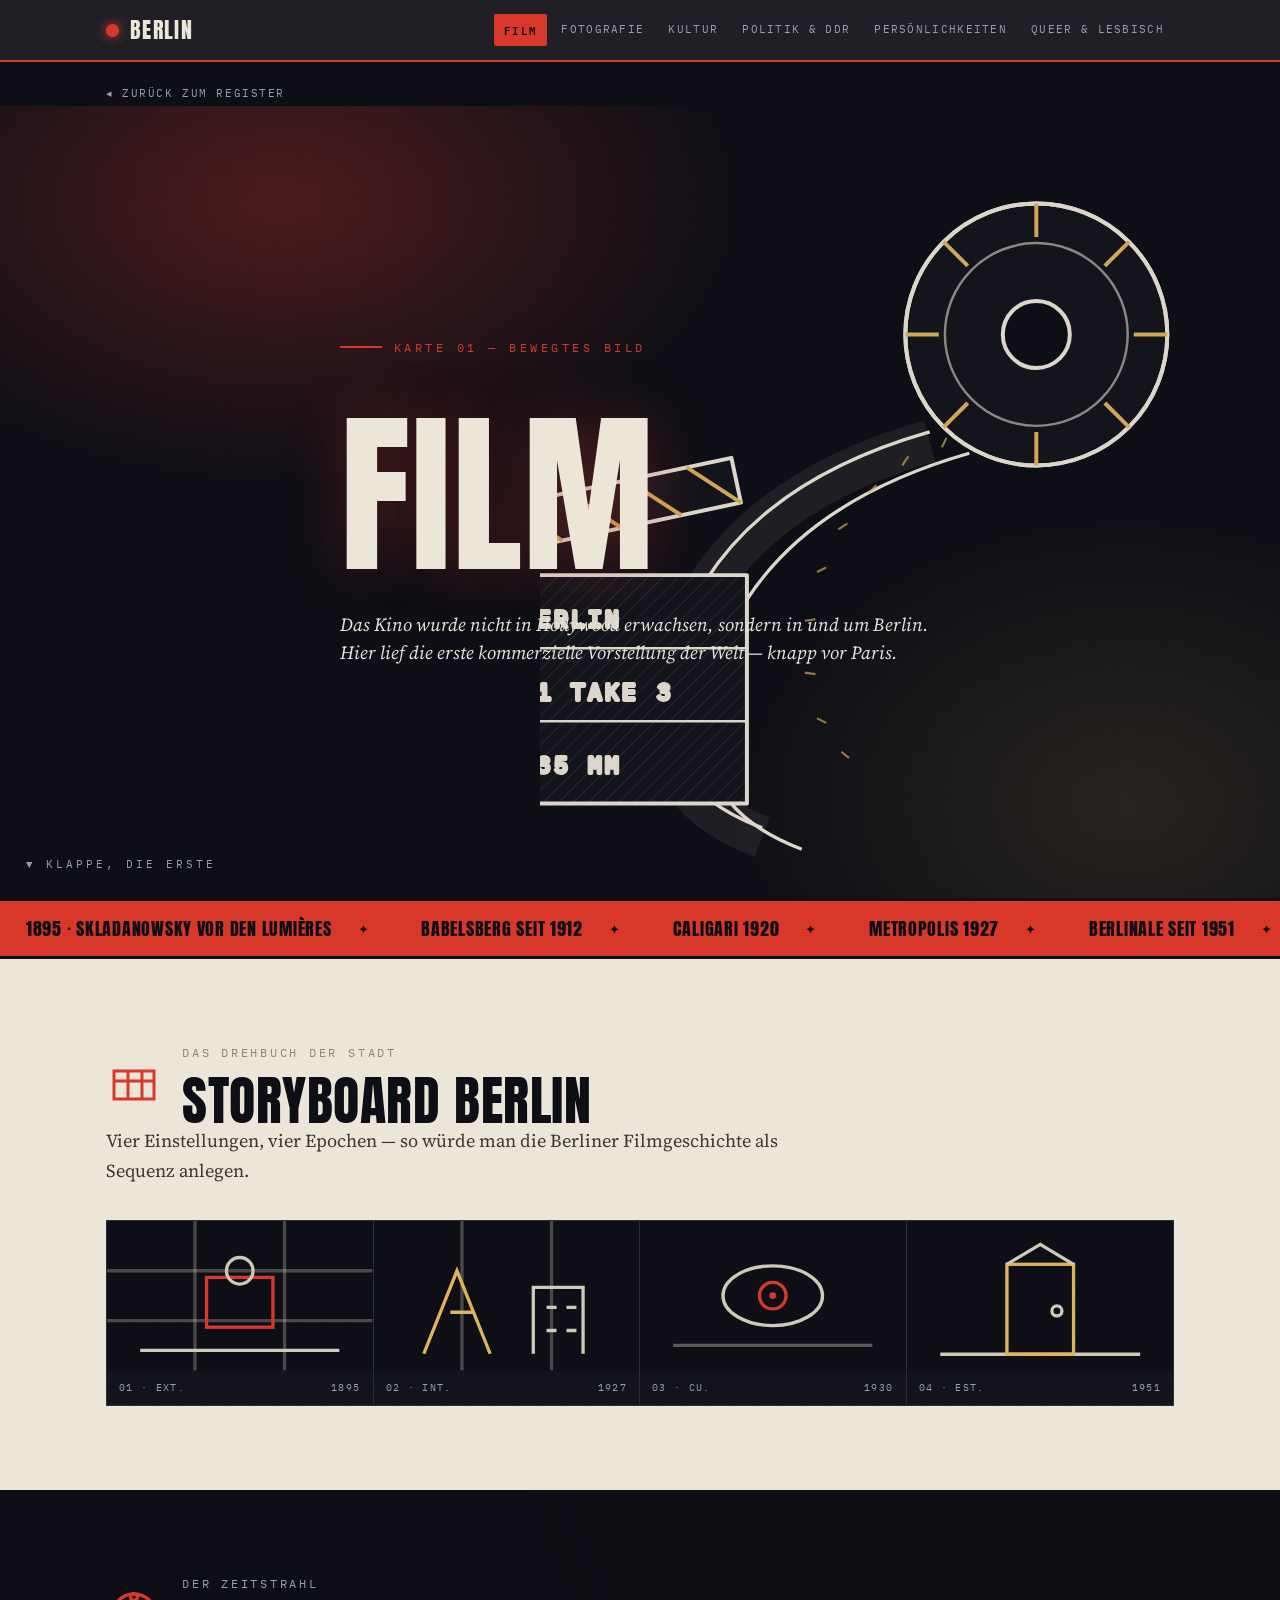
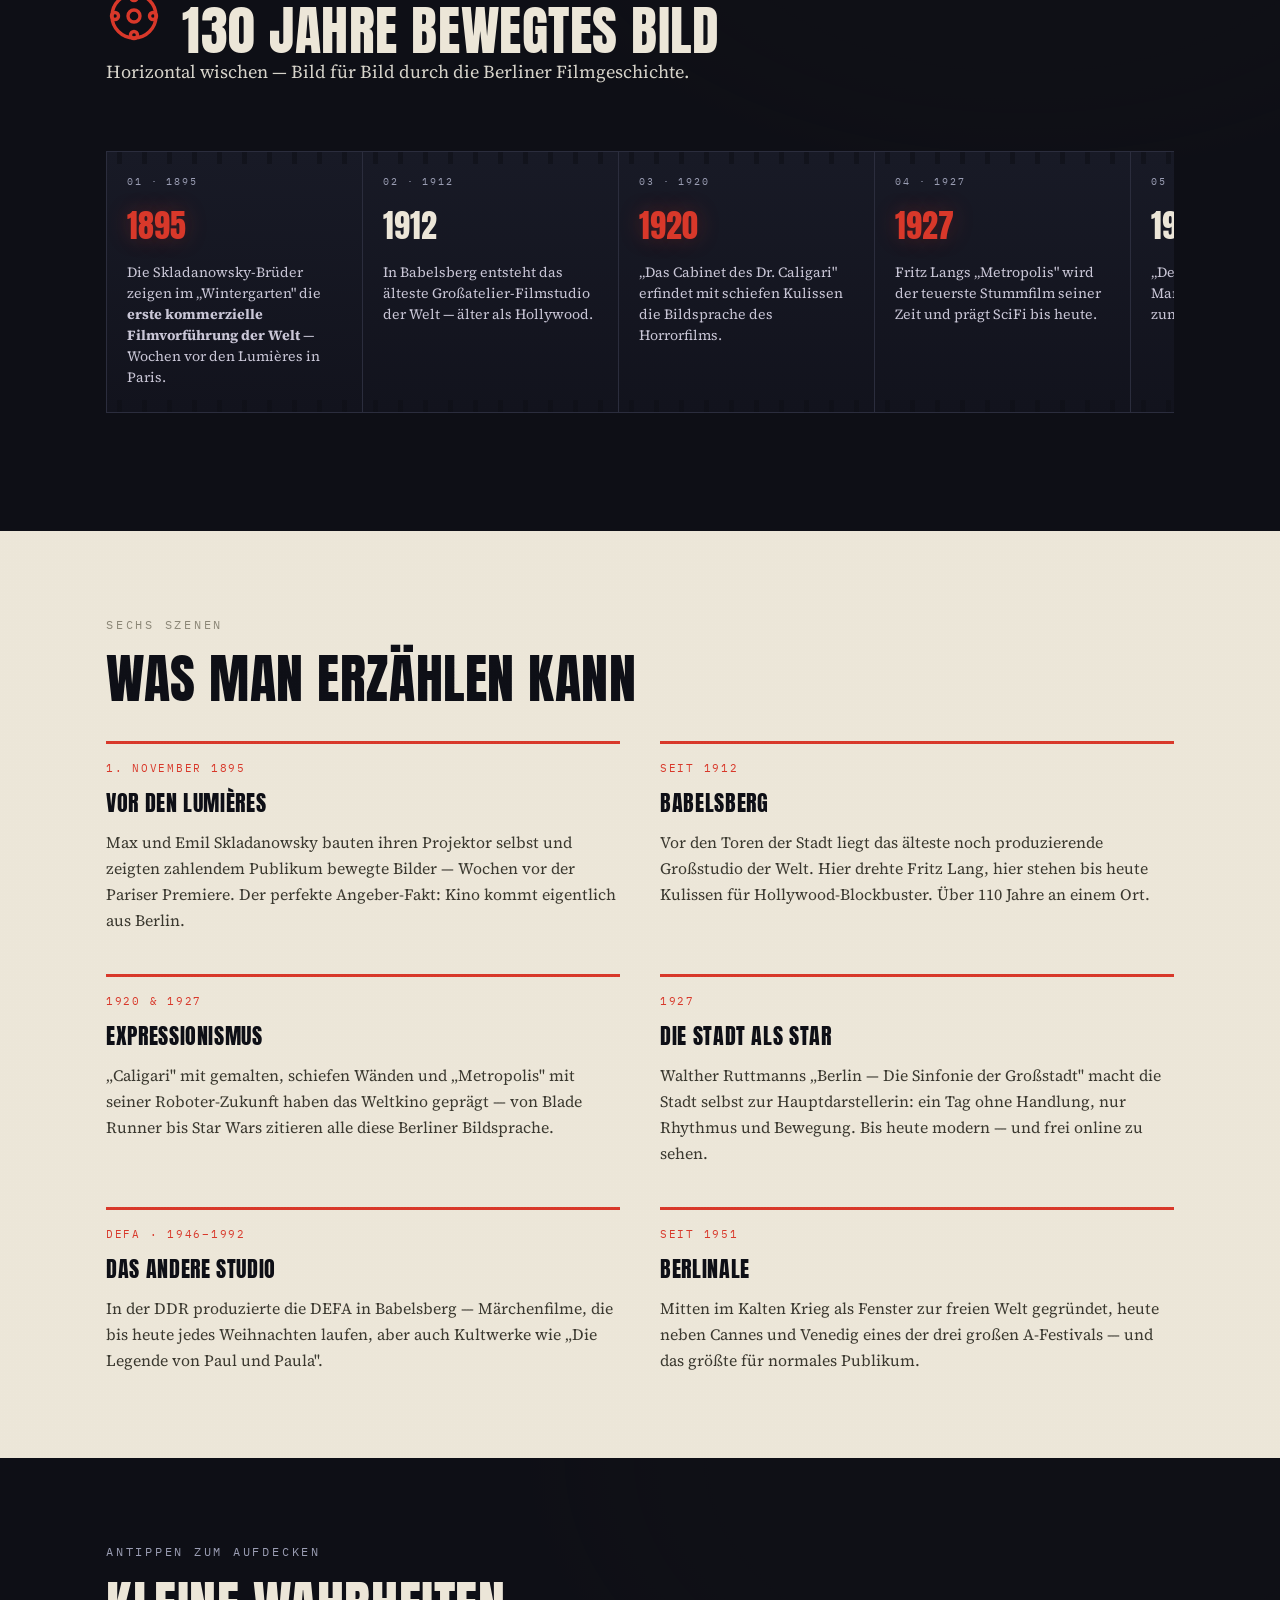
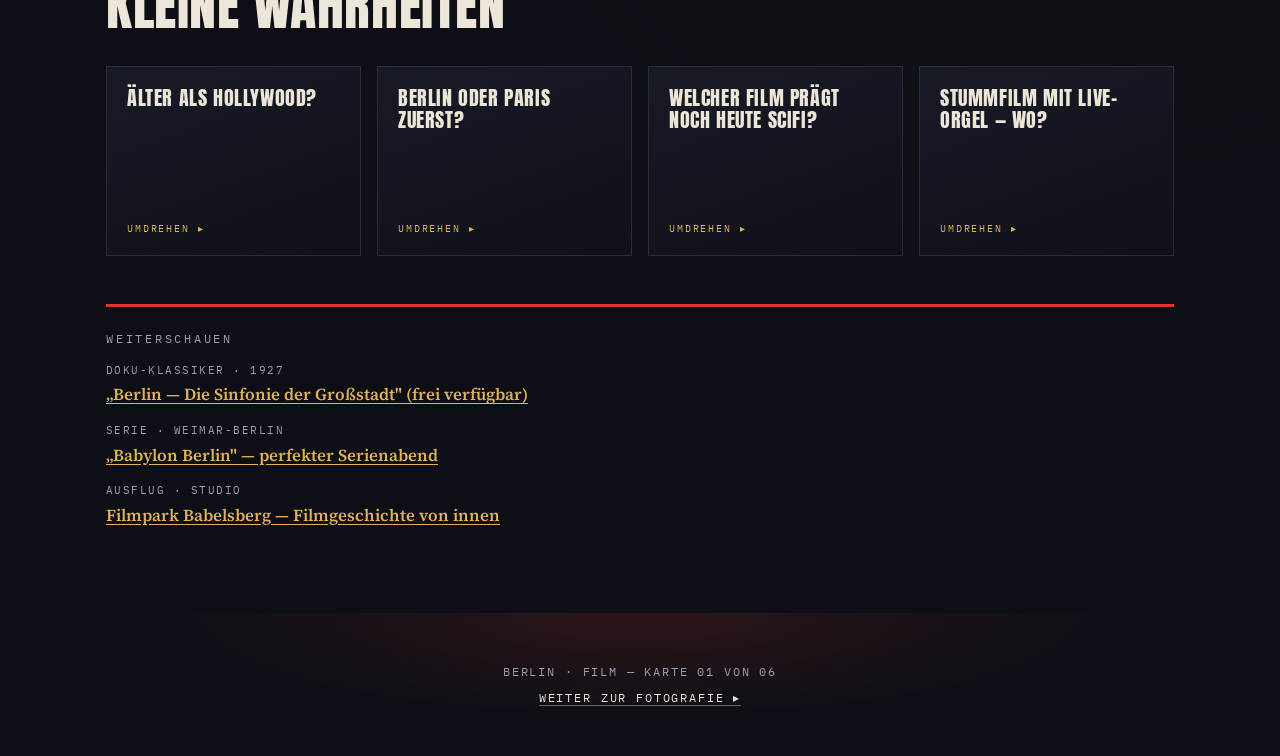
==== commit ac70d209: "Add files via upload" ====
--- a/film.html
+++ b/film.html
@@ -18,51 +18,84 @@
 <div class="backrow"><div class="wrap"><a class="back" href="index.html">◂ zurück zum Register</a></div></div>
 
 <header class="hero">
-  <svg class="hero-scene" viewBox="0 0 900 600" preserveAspectRatio="xMaxYMid slice"
-       style="right:0;top:0;height:100%;width:min(62%,760px);opacity:.92" aria-hidden="true">
-    <!-- Lichtkegel -->
-    <path d="M760 300 L250 120 L250 480 Z" fill="url(#beam)"/>
-    <defs><linearGradient id="beam" x1="1" y1="0" x2="0" y2="0">
-      <stop offset="0" stop-color="#f0b429" stop-opacity=".38"/>
-      <stop offset="1" stop-color="#f0b429" stop-opacity="0"/>
-    </linearGradient></defs>
-    <!-- schwebende Filmkader -->
-    <g fill="none" stroke="#ece6d8" stroke-width="3" class="drift">
-      <rect x="300" y="200" width="120" height="80" rx="4"/>
-      <line x1="300" y1="214" x2="420" y2="214"/><line x1="300" y1="266" x2="420" y2="266"/>
-      <rect x="360" y="320" width="120" height="80" rx="4" opacity=".7"/>
-      <line x1="360" y1="334" x2="480" y2="334" opacity=".7"/><line x1="360" y1="386" x2="480" y2="386" opacity=".7"/>
+  <svg class="hero-scene" viewBox="0 0 700 520" preserveAspectRatio="xMaxYMid slice"
+       style="right:0;top:0;height:100%;width:min(60%,740px);opacity:.93" aria-hidden="true">
+    <defs>
+      <pattern id="fhatch" width="7" height="7" patternTransform="rotate(45)" patternUnits="userSpaceOnUse">
+        <line x1="0" y1="0" x2="0" y2="7" stroke="#ece6d8" stroke-width="1" opacity=".4"/>
+      </pattern>
+    </defs>
+    <!-- Filmrolle -->
+    <g fill="none" stroke="#ece6d8" stroke-width="2.6" class="drift">
+      <circle cx="540" cy="150" r="86" fill="#14151d"/>
+      <g class="spin-slow" style="transform-origin:540px 150px">
+        <circle cx="540" cy="150" r="86"/>
+        <circle cx="540" cy="150" r="22" fill="#0e0f16"/>
+        <circle cx="540" cy="150" r="60" stroke-width="1.6" opacity=".6"/>
+        <path d="M540 64 v22 M540 214 v22 M454 150 h22 M604 150 h22 M479 89 l16 16 M601 211 l-16 -16 M601 89 l-16 16 M479 211 l16 -16" stroke="#e0b25a"/>
+      </g>
     </g>
-    <!-- Projektor -->
-    <g fill="none" stroke="#e63f2b" stroke-width="4" stroke-linejoin="round">
-      <rect x="700" y="250" width="150" height="100" rx="8" fill="#181a26"/>
-      <circle cx="740" cy="230" r="34" class="spin-slow"/>
-      <circle cx="740" cy="230" r="10"/>
-      <circle cx="812" cy="245" r="24" class="spin-slow"/>
-      <path d="M700 300 h-30" stroke="#f0b429"/>
-      <rect x="690" y="290" width="14" height="20" fill="#0e0f16"/>
+    <!-- gewickelter 35mm-Streifen -->
+    <g fill="none" stroke="#ece6d8" stroke-width="2.2">
+      <path d="M470 220 q-140 40 -170 150 q-20 80 60 110" fill="none" stroke-width="28" stroke-opacity=".08"/>
+      <path d="M470 214 q-140 40 -170 150 q-20 80 60 110"/>
+      <path d="M496 228 q-140 40 -170 150 q-20 80 60 110"/>
+      <g stroke="#e0b25a" stroke-width="1.4" opacity=".7">
+        <path d="M478 224 l3 -6 M452 236 l4 -6 M430 254 l5 -5 M410 278 l6 -4 M396 306 l6 -3 M388 338 l7 -1 M388 372 l7 1 M396 402 l6 3 M412 424 l5 4"/>
+      </g>
+    </g>
+    <!-- Filmklappe (Regie) -->
+    <g stroke="#ece6d8" stroke-width="2.6" fill="none" stroke-linejoin="round">
+      <!-- Klappe oben -->
+      <g transform="rotate(-12 150 300)">
+        <rect x="120" y="272" width="230" height="30" fill="#14151d"/>
+        <path d="M120 272 l30 30 M160 272 l30 30 M200 272 l30 30 M240 272 l30 30 M280 272 l30 30 M320 272 l30 30" stroke="#e0b25a"/>
+      </g>
+      <!-- Tafel -->
+      <rect x="120" y="308" width="230" height="150" fill="#14151d"/>
+      <rect x="120" y="308" width="230" height="150" fill="url(#fhatch)" opacity=".35" stroke="none"/>
+      <line x1="120" y1="356" x2="350" y2="356" stroke-width="1.6"/>
+      <line x1="120" y1="404" x2="350" y2="404" stroke-width="1.6"/>
+      <text x="134" y="342" font-family="IBM Plex Mono, monospace" font-size="15" fill="#e0b25a" letter-spacing="2">REGIE  BERLIN</text>
+      <text x="134" y="390" font-family="IBM Plex Mono, monospace" font-size="15" fill="#ece6d8" letter-spacing="2">SZENE 01  TAKE 3</text>
+      <text x="134" y="438" font-family="IBM Plex Mono, monospace" font-size="15" fill="#ece6d8" letter-spacing="2">1895 — 35 MM</text>
     </g>
   </svg>
   <div class="wrap">
-    <p class="kicker">Karte 01 — Schatten</p>
+    <p class="kicker">Karte 01 — Bewegtes Bild</p>
     <h1>Film</h1>
     <p class="sub">Das Kino wurde nicht in Hollywood erwachsen, sondern in und um Berlin. Hier lief die erste kommerzielle Vorstellung der Welt — knapp vor Paris.</p>
   </div>
-  <p class="scroll-hint">▼ ab durch den Zeitstrahl</p>
+  <p class="scroll-hint">▼ Klappe, die erste</p>
 </header>
 
 <div class="ticker" aria-hidden="true"><div class="track">
-  <span>1895 · Skladanowsky vor den Lumières</span><span>Babelsberg seit 1912</span><span>Metropolis 1927</span><span>Der blaue Engel 1930</span><span>Berlinale seit 1951</span>
-  <span>1895 · Skladanowsky vor den Lumières</span><span>Babelsberg seit 1912</span><span>Metropolis 1927</span><span>Der blaue Engel 1930</span><span>Berlinale seit 1951</span>
+  <span>1895 · Skladanowsky vor den Lumières</span><span>Babelsberg seit 1912</span><span>Caligari 1920</span><span>Metropolis 1927</span><span>Berlinale seit 1951</span>
+  <span>1895 · Skladanowsky vor den Lumières</span><span>Babelsberg seit 1912</span><span>Caligari 1920</span><span>Metropolis 1927</span><span>Berlinale seit 1951</span>
 </div></div>
 
+<!-- STORYBOARD -->
 <section class="grain">
   <div class="wrap">
-    <div class="sec-head"><span class="motif"><svg viewBox="0 0 56 56" fill="none" stroke="#e63f2b" stroke-width="4"><circle cx="28" cy="28" r="22"/><circle cx="28" cy="28" r="6"/><circle cx="28" cy="10" r="4"/><circle cx="46" cy="28" r="4"/><circle cx="28" cy="46" r="4"/><circle cx="10" cy="28" r="4"/></svg></span>
+    <div class="sec-head"><span class="motif"><svg viewBox="0 0 56 56" fill="none" stroke="#d8382a" stroke-width="3"><rect x="8" y="14" width="40" height="28"/><line x1="8" y1="24" x2="48" y2="24"/><line x1="22" y1="14" x2="22" y2="42"/><line x1="36" y1="14" x2="36" y2="42"/></svg></span>
+      <div><p class="eyebrow">Das Drehbuch der Stadt</p><h2>Storyboard Berlin</h2></div></div>
+    <p class="lead">Vier Einstellungen, vier Epochen — so würde man die Berliner Filmgeschichte als Sequenz anlegen.</p>
+    <div class="board">
+      <div class="pane"><div class="sk"><svg viewBox="0 0 160 90" fill="none" stroke="#cfc9b8" stroke-width="2"><line x1="53" y1="0" x2="53" y2="90" opacity=".3"/><line x1="107" y1="0" x2="107" y2="90" opacity=".3"/><line x1="0" y1="30" x2="160" y2="30" opacity=".3"/><line x1="0" y1="60" x2="160" y2="60" opacity=".3"/><rect x="60" y="34" width="40" height="30" stroke="#d8382a"/><circle cx="80" cy="30" r="8"/><path d="M20 78 h120"/></svg></div><div class="lbl"><span>01 · EXT.</span><span>1895</span></div></div>
+      <div class="pane"><div class="sk"><svg viewBox="0 0 160 90" fill="none" stroke="#cfc9b8" stroke-width="2"><line x1="53" y1="0" x2="53" y2="90" opacity=".3"/><line x1="107" y1="0" x2="107" y2="90" opacity=".3"/><path d="M30 80 L50 30 L70 80 M60 55 h-14" stroke="#e0b25a"/><path d="M96 80 V40 h30 v40" /><path d="M104 52h6M116 52h6M104 66h6M116 66h6"/></svg></div><div class="lbl"><span>02 · INT.</span><span>1927</span></div></div>
+      <div class="pane"><div class="sk"><svg viewBox="0 0 160 90" fill="none" stroke="#cfc9b8" stroke-width="2"><ellipse cx="80" cy="45" rx="30" ry="18"/><circle cx="80" cy="45" r="8" stroke="#d8382a"/><circle cx="80" cy="45" r="2" fill="#d8382a" stroke="none"/><path d="M20 75 h120" opacity=".4"/></svg></div><div class="lbl"><span>03 · CU.</span><span>1930</span></div></div>
+      <div class="pane"><div class="sk"><svg viewBox="0 0 160 90" fill="none" stroke="#cfc9b8" stroke-width="2"><path d="M20 80 h120"/><rect x="60" y="26" width="40" height="54" stroke="#e0b25a"/><path d="M60 26 l20 -12 l20 12"/><circle cx="90" cy="54" r="3"/></svg></div><div class="lbl"><span>04 · EST.</span><span>1951</span></div></div>
+    </div>
+  </div>
+</section>
+
+<section class="dark grain">
+  <div class="wrap">
+    <div class="sec-head"><span class="motif"><svg viewBox="0 0 56 56" fill="none" stroke="#d8382a" stroke-width="3.4"><circle cx="28" cy="28" r="22"/><circle cx="28" cy="28" r="6"/><circle cx="28" cy="9" r="3.5"/><circle cx="47" cy="28" r="3.5"/><circle cx="28" cy="47" r="3.5"/><circle cx="9" cy="28" r="3.5"/></svg></span>
       <div><p class="eyebrow">Der Zeitstrahl</p><h2>130 Jahre bewegtes Bild</h2></div></div>
     <p class="lead">Horizontal wischen — Bild für Bild durch die Berliner Filmgeschichte.</p>
     <div class="strip-wrap"><div class="strip" tabindex="0" aria-label="Zeitstrahl Berliner Filmgeschichte">
-      <div class="frame hot"><span class="fl">01 · 1895</span><span class="year">1895</span><p>Die Skladanowsky-Brüder zeigen im „Wintergarten" mit ihrem „Bioscop" die <b>erste kommerzielle Filmvorführung der Welt</b> — Wochen vor den Lumières in Paris.</p></div>
+      <div class="frame hot"><span class="fl">01 · 1895</span><span class="year">1895</span><p>Die Skladanowsky-Brüder zeigen im „Wintergarten" die <b>erste kommerzielle Filmvorführung der Welt</b> — Wochen vor den Lumières in Paris.</p></div>
       <div class="frame"><span class="fl">02 · 1912</span><span class="year">1912</span><p>In Babelsberg entsteht das älteste Großatelier-Filmstudio der Welt — älter als Hollywood.</p></div>
       <div class="frame hot"><span class="fl">03 · 1920</span><span class="year">1920</span><p>„Das Cabinet des Dr. Caligari" erfindet mit schiefen Kulissen die Bildsprache des Horrorfilms.</p></div>
       <div class="frame hot"><span class="fl">04 · 1927</span><span class="year">1927</span><p>Fritz Langs „Metropolis" wird der teuerste Stummfilm seiner Zeit und prägt SciFi bis heute.</p></div>
@@ -74,7 +107,7 @@
   </div>
 </section>
 
-<section class="dark grain">
+<section class="grain">
   <div class="wrap">
     <p class="eyebrow">Sechs Szenen</p><h2>Was man erzählen kann</h2>
     <div class="grid2">
@@ -88,7 +121,7 @@
   </div>
 </section>
 
-<section class="grain">
+<section class="dark grain">
   <div class="wrap">
     <p class="eyebrow">Antippen zum Aufdecken</p><h2>Kleine Wahrheiten</h2>
     <div class="flips">
@@ -110,7 +143,7 @@
 <script>
   document.querySelectorAll('.flip').forEach(f=>f.addEventListener('click',()=>f.classList.toggle('open')));
   const io=new IntersectionObserver(es=>es.forEach(e=>{if(e.isIntersecting){e.target.classList.add('in');io.unobserve(e.target)}}),{threshold:.12});
-  document.querySelectorAll('h2,.lead,.story,.flip,.quote,.links,.frame').forEach(el=>{el.classList.add('reveal');io.observe(el)});
+  document.querySelectorAll('h2,.lead,.story,.flip,.quote,.links,.frame,.board,.pane').forEach(el=>{el.classList.add('reveal');io.observe(el)});
 </script>
 </body>
 </html>
--- a/style.css
+++ b/style.css
@@ -26,8 +26,8 @@
 
 /* ---- Themenwelten: Akzente, Leuchten, Hero-Hintergrund ---- */
 body.t-home    {--accent:#e63f2b;--accent-2:#2fbf78;--glow:rgba(230,63,43,.4);--glow2:rgba(47,191,120,.16)}
-body.t-film    {--accent:#e63f2b;--accent-2:#f0b429;--glow:rgba(230,63,43,.42);--glow2:rgba(240,180,41,.16)}
-body.t-foto    {--accent:#e0392e;--accent-2:#48b3d6;--glow:rgba(224,57,46,.5);--glow2:rgba(72,179,214,.14)}
+body.t-film    {--accent:#d8382a;--accent-2:#e0b25a;--glow:rgba(216,56,42,.3);--glow2:rgba(224,178,90,.12)}
+body.t-foto    {--accent:#d33a2c;--accent-2:#b8b19c;--glow:rgba(211,58,44,.34);--glow2:rgba(184,177,156,.1)}
 body.t-kultur  {--accent:#ff2e88;--accent-2:#12d3c7;--glow:rgba(255,46,136,.42);--glow2:rgba(18,211,199,.2)}
 body.t-politik {--accent:#37c07a;--accent-2:#e63f2b;--glow:rgba(55,192,122,.32);--glow2:rgba(230,63,43,.16)}
 body.t-menschen{--accent:#e8a020;--accent-2:#48b3d6;--glow:rgba(232,160,32,.34);--glow2:rgba(72,179,214,.16)}
@@ -80,7 +80,8 @@
 .hero .wrap{position:relative;z-index:2;padding:96px 26px}
 .hero .kicker{font-family:var(--mono);font-size:.78rem;letter-spacing:.28em;color:var(--accent);text-transform:uppercase;display:flex;align-items:center;gap:12px}
 .hero .kicker::before{content:"";width:42px;height:2px;background:var(--accent);display:inline-block}
-.hero h1{font-family:var(--display);font-weight:400;text-transform:uppercase;font-size:clamp(3.6rem,15vw,11rem);line-height:.86;letter-spacing:.005em;margin:.14em 0 .18em;
+.hero .kicker{margin-bottom:.25em}
+.hero h1{font-family:var(--display);font-weight:400;text-transform:uppercase;font-size:clamp(3.6rem,15vw,11rem);line-height:.92;letter-spacing:.005em;margin:.26em 0 .2em;padding-top:.06em;
   text-shadow:0 0 60px var(--glow)}
 .hero .sub{max-width:600px;color:#e7e3da;font-size:1.16rem;font-style:italic;line-height:1.5}
 .hero-scene{position:absolute;z-index:1;pointer-events:none}
@@ -120,6 +121,9 @@
 
 /* ============ SECTION HEADER mit Motiv ============ */
 .sec-head{display:flex;align-items:center;gap:20px}
+.sec-head>div{min-width:0}
+.sec-head .eyebrow{display:block;margin-bottom:10px}
+.sec-head h2{margin:0;line-height:.95;padding-top:.04em}
 .sec-head .motif{width:56px;height:56px;flex:none}
 .sec-head .motif svg{width:100%;height:100%}
 
@@ -230,3 +234,38 @@
 @keyframes pulse{0%,100%{opacity:.5}50%{opacity:1}}
 .drift{animation:drift 9s ease-in-out infinite}
 @keyframes drift{0%,100%{transform:translateY(0)}50%{transform:translateY(-10px)}}
+
+/* ============================================================
+   ARTSY-Bausteine · Atelier / Dunkelkammer
+   ============================================================ */
+/* Kontaktabzug */
+.contact{margin-top:34px;background:#0c0d13;border:1px solid var(--line-dark);padding:26px 22px 30px;position:relative}
+.contact .cs-cap{font-family:var(--mono);font-size:.66rem;letter-spacing:.2em;text-transform:uppercase;color:var(--muted-d);display:flex;justify-content:space-between;gap:14px;flex-wrap:wrap;margin-bottom:18px}
+.cs-grid{display:grid;grid-template-columns:repeat(4,1fr);gap:14px}
+@media(max-width:640px){.cs-grid{grid-template-columns:repeat(2,1fr)}}
+.cell{position:relative;background:#15161f;border:none;padding:0;cursor:pointer;aspect-ratio:3/2;overflow:hidden;font-family:inherit}
+.cell svg{width:100%;height:100%;display:block;filter:grayscale(1) contrast(1.05)}
+.cell .num{position:absolute;top:4px;left:6px;font-family:var(--mono);font-size:.58rem;letter-spacing:.1em;color:#c9c2b0;opacity:.65;z-index:2}
+.cell .mark{position:absolute;inset:0;z-index:3;opacity:0;transition:opacity .12s}
+.cell:hover .mark{opacity:.55}
+.cell.picked .mark{opacity:1}
+.cell.picked{outline:2px solid var(--accent);outline-offset:-2px}
+.cs-sprocket{height:14px;margin:12px 0;background-image:repeating-linear-gradient(90deg,transparent 0 12px,#2a2b38 12px 20px);opacity:.5}
+
+/* Prints an der Leine */
+.clothesline{position:relative;margin-top:36px;padding-top:26px;display:flex;gap:26px;flex-wrap:wrap;justify-content:center}
+.clothesline::before{content:"";position:absolute;top:12px;left:0;right:0;height:2px;background:var(--line-light)}
+.print{background:#fbf9f4;padding:12px 12px 30px;border:1px solid #d8d2c2;box-shadow:3px 6px 14px rgba(0,0,0,.28);width:190px;transform:rotate(var(--rot,-2deg));transition:transform .18s}
+.print:hover{transform:rotate(0) translateY(-3px)}
+.print::before{content:"";position:absolute;margin-top:-22px;margin-left:78px;width:10px;height:16px;background:var(--accent);clip-path:polygon(20% 0,80% 0,100% 100%,0 100%)}
+.print .frame-img{background:#12131b;aspect-ratio:1/1;display:flex;align-items:center;justify-content:center}
+.print .frame-img svg{width:78%;height:78%}
+.print .cap{font-family:var(--mono);font-size:.6rem;letter-spacing:.12em;text-transform:uppercase;color:#6f6a5c;text-align:center;margin-top:10px}
+
+/* Storyboard */
+.board{display:grid;grid-template-columns:repeat(auto-fit,minmax(180px,1fr));gap:0;margin-top:34px;border:1px solid var(--line-dark)}
+.pane{background:#12131b;border-right:1px solid var(--line-dark);padding:0}
+.pane:last-child{border-right:none}
+.pane .sk{aspect-ratio:16/9;background:#0e0f16;display:flex;align-items:center;justify-content:center}
+.pane .sk svg{width:100%;height:100%}
+.pane .lbl{font-family:var(--mono);font-size:.6rem;letter-spacing:.14em;text-transform:uppercase;color:var(--muted-d);padding:9px 12px;display:flex;justify-content:space-between}
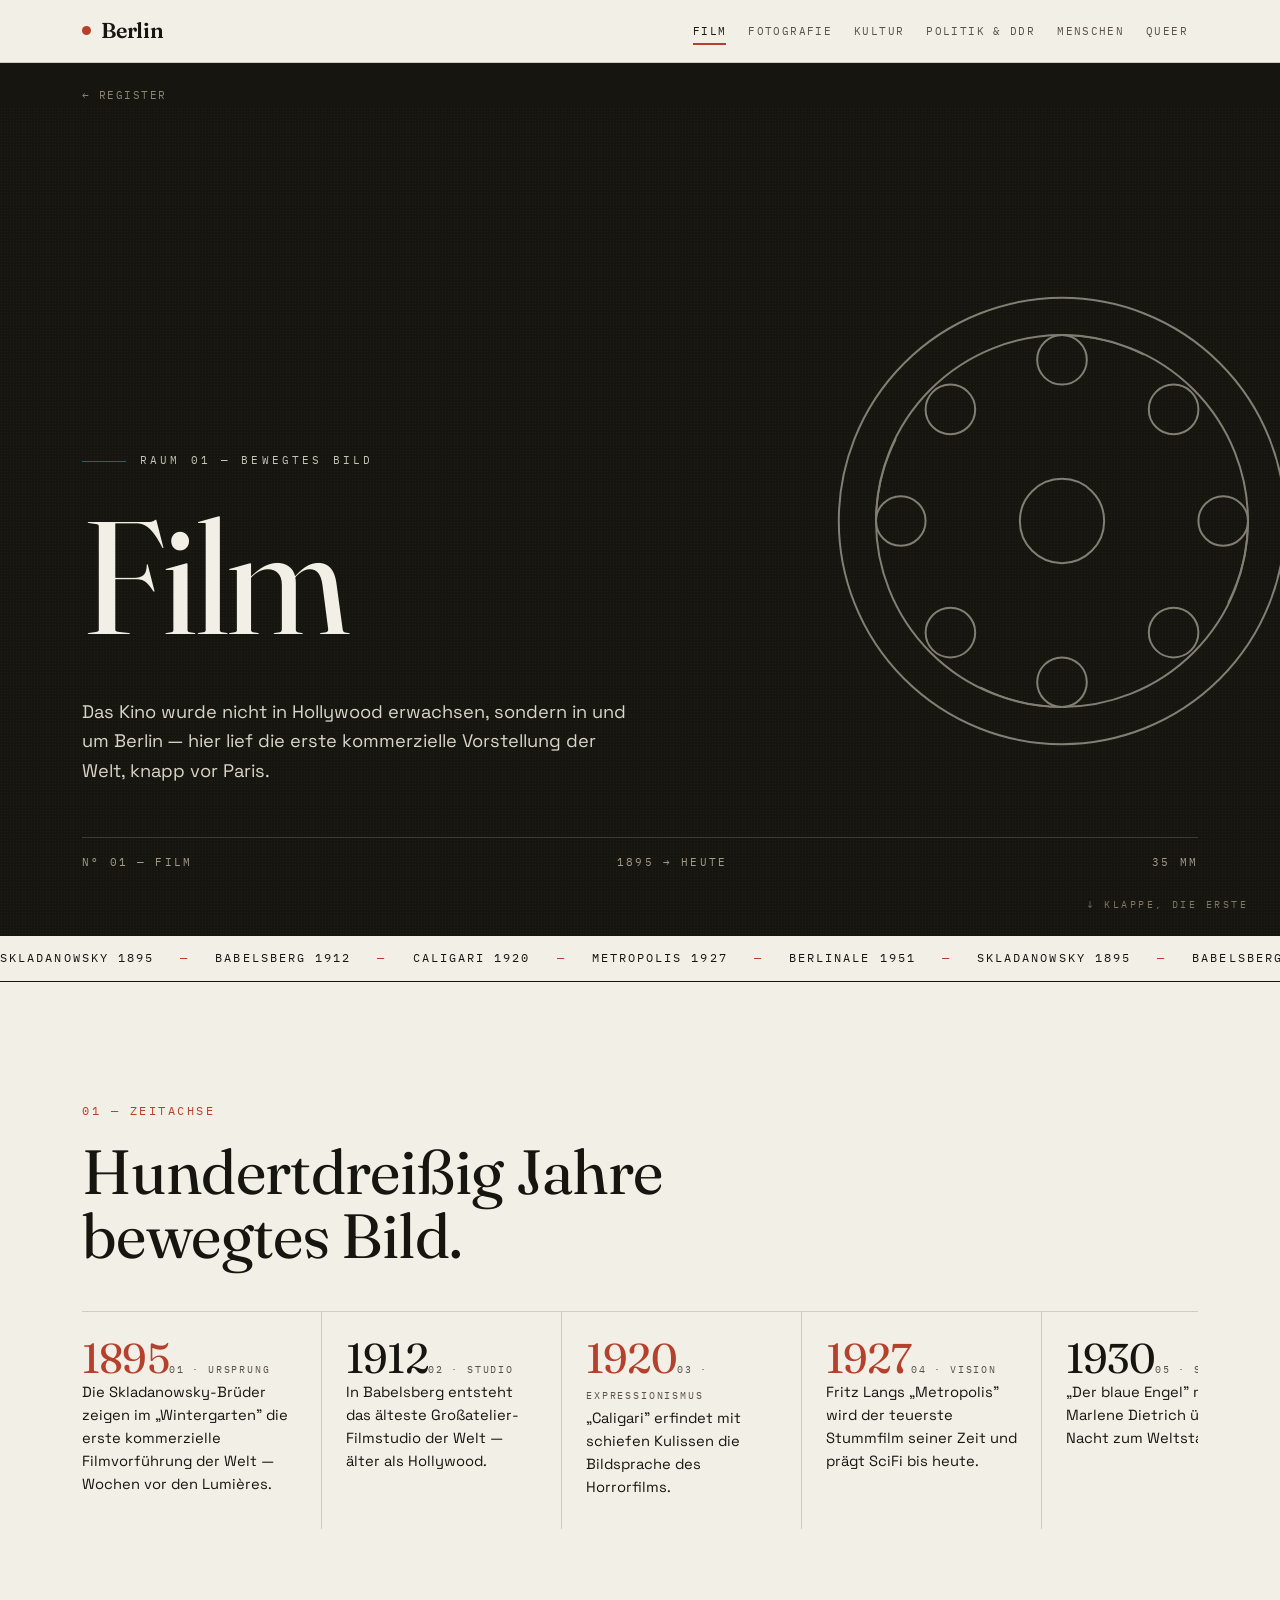
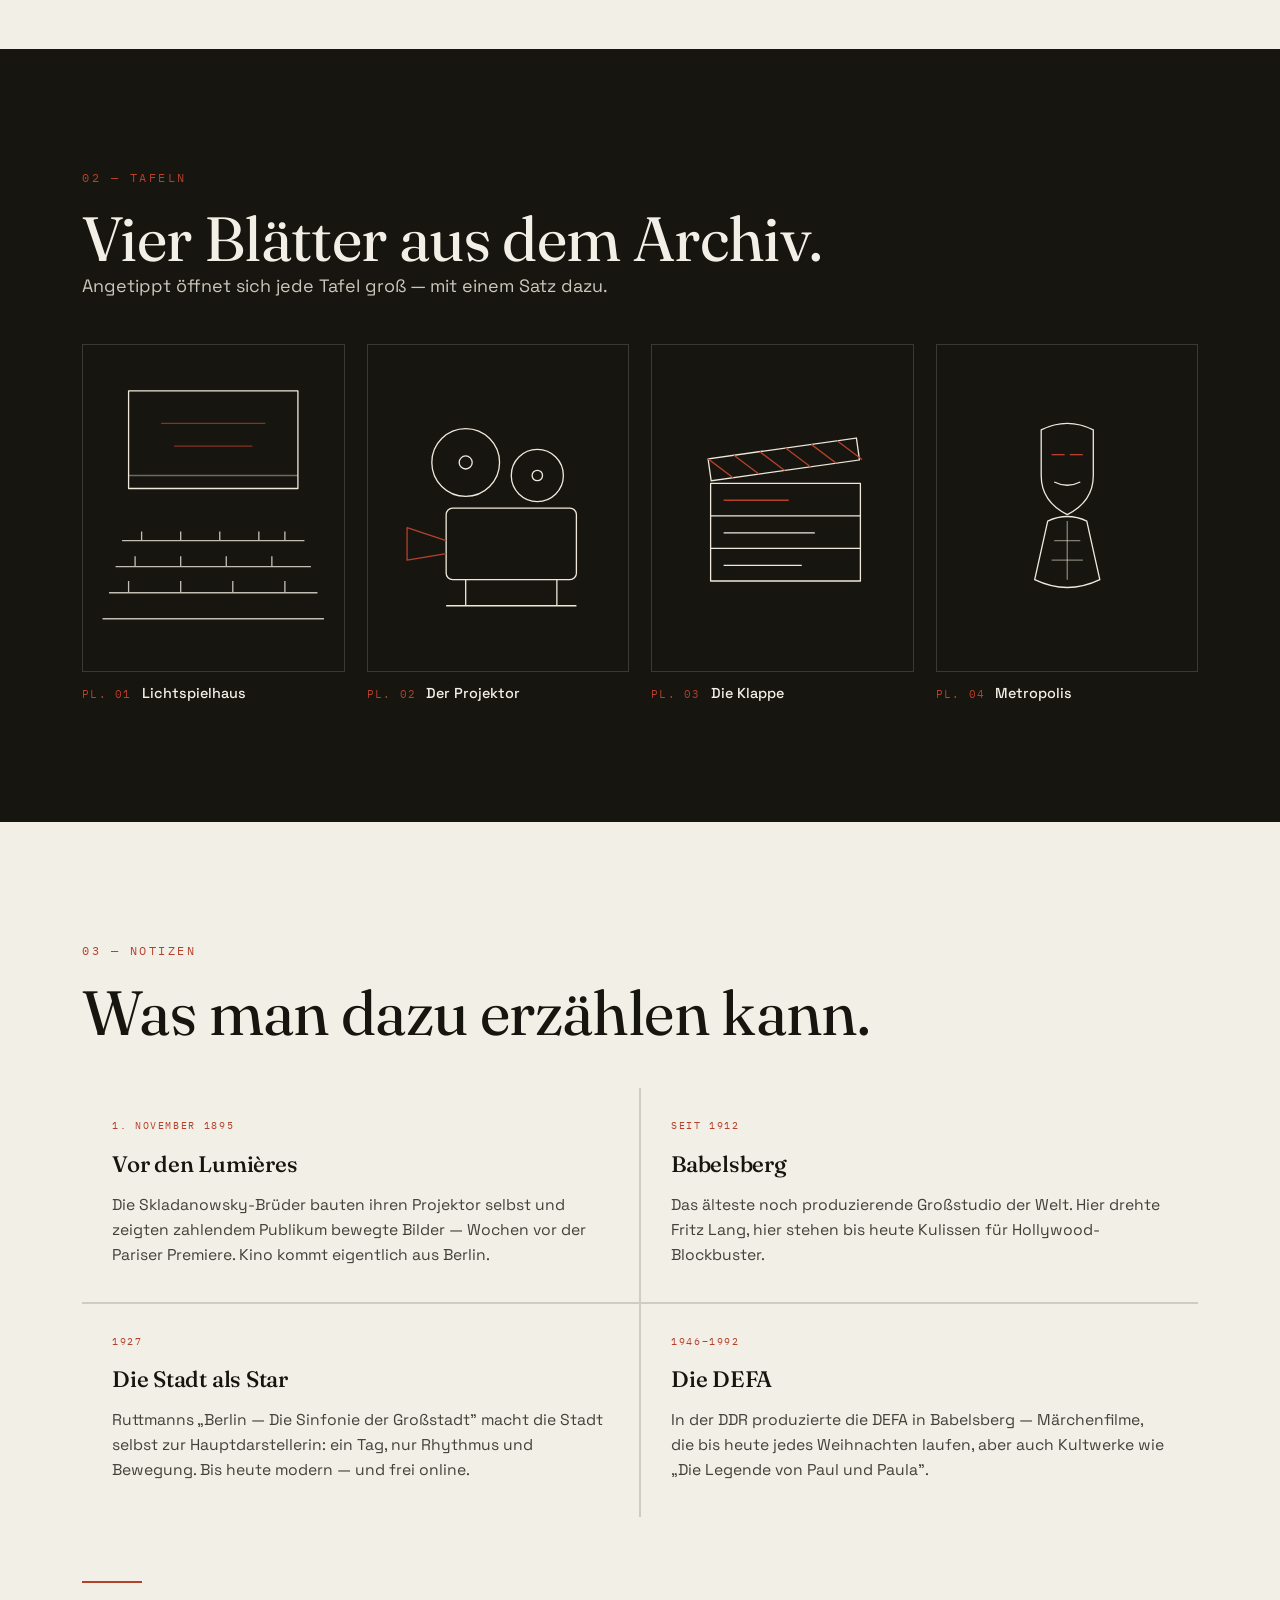
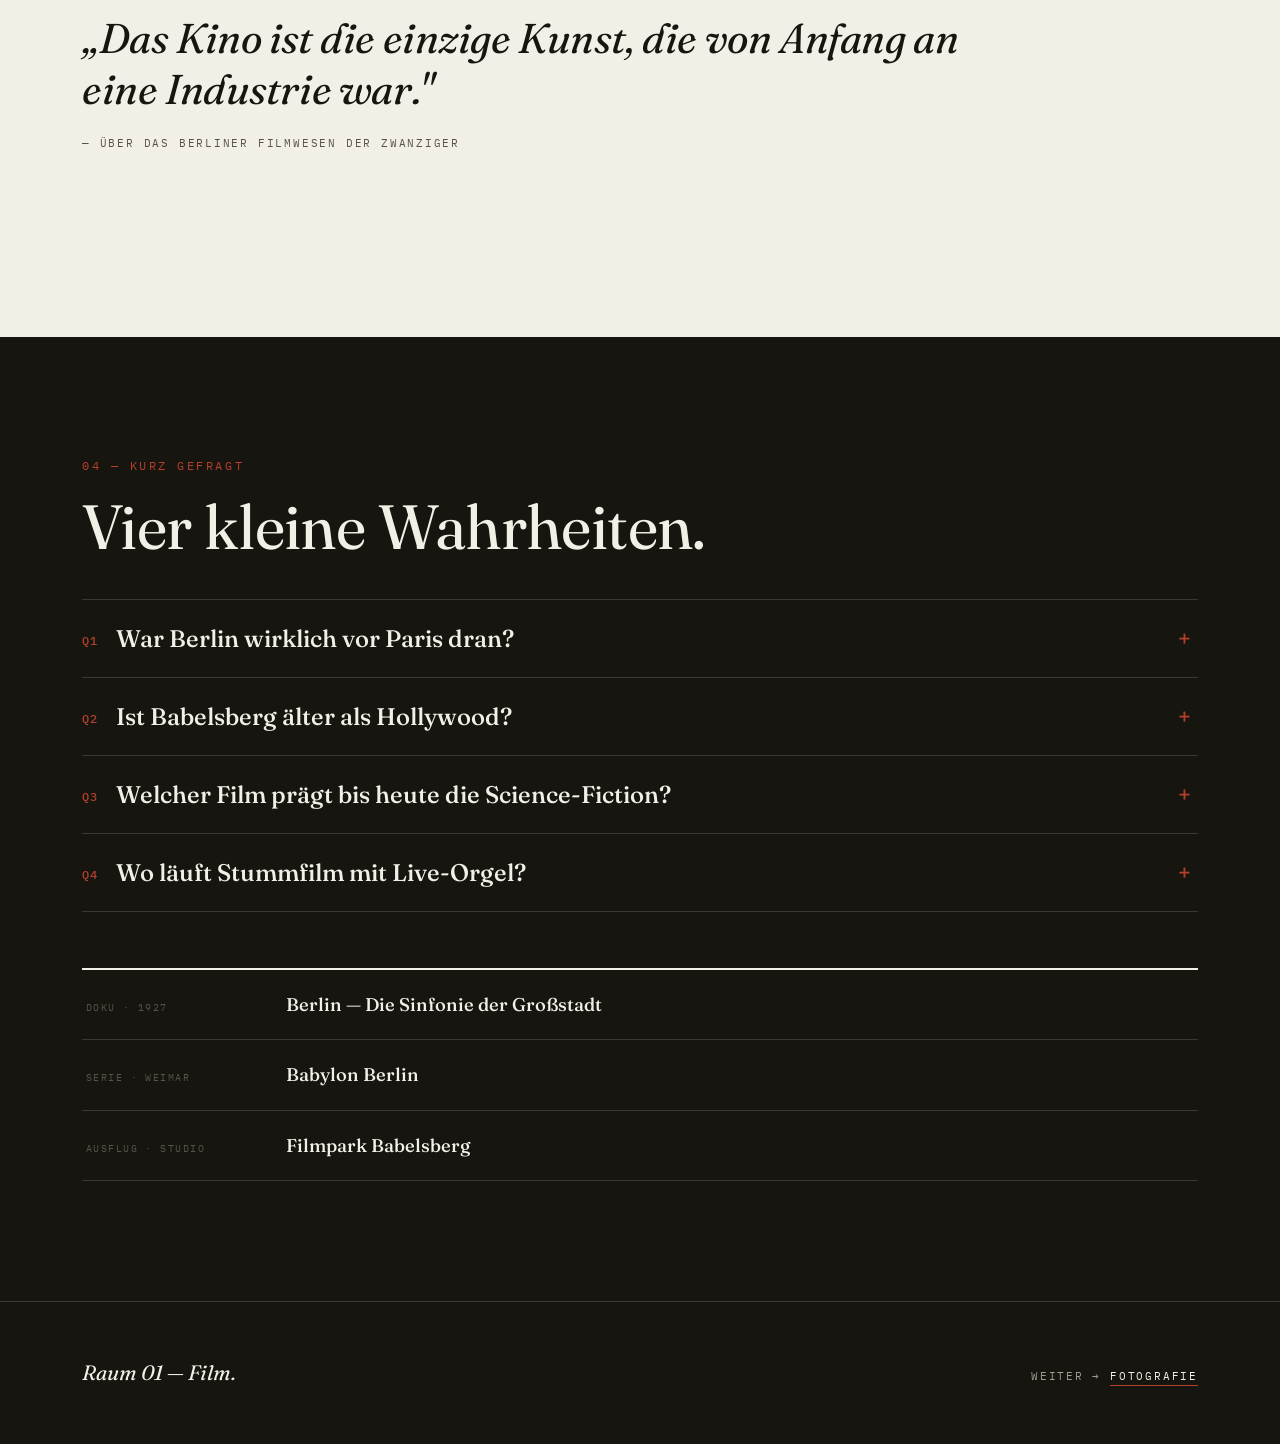
==== commit d56930bc: "Add files via upload" ====
--- a/film.html
+++ b/film.html
@@ -1,149 +1,141 @@
 <!DOCTYPE html>
 <html lang="de">
 <head>
-<meta charset="UTF-8">
-<meta name="viewport" content="width=device-width, initial-scale=1.0">
-<title>Film — Berlin</title>
-<link rel="stylesheet" href="style.css">
+<meta charset="UTF-8"><meta name="viewport" content="width=device-width, initial-scale=1.0">
+<title>Film — Berlin</title><link rel="stylesheet" href="style.css">
 </head>
 <body class="t-film">
 
 <nav class="topbar"><div class="wrap">
-  <a class="brand" href="index.html"><span class="dot"></span>Berlin</a>
-  <div class="navlinks">
-    <a href="film.html" class="here">Film</a><a href="fotografie.html">Fotografie</a><a href="kultur.html">Kultur</a>
-    <a href="politik.html">Politik&nbsp;&amp;&nbsp;DDR</a><a href="persoenlichkeiten.html">Persönlichkeiten</a><a href="queer.html">Queer&nbsp;&amp;&nbsp;Lesbisch</a>
-  </div>
+  <a class="brand" href="index.html">Berlin</a>
+  <div class="navlinks"><a href="film.html" class="here">Film</a><a href="fotografie.html">Fotografie</a><a href="kultur.html">Kultur</a><a href="politik.html">Politik&nbsp;&amp;&nbsp;DDR</a><a href="persoenlichkeiten.html">Menschen</a><a href="queer.html">Queer</a></div>
 </div></nav>
-<div class="backrow"><div class="wrap"><a class="back" href="index.html">◂ zurück zum Register</a></div></div>
+<div class="backrow"><div class="wrap"><a class="back" href="index.html">← Register</a></div></div>
 
 <header class="hero">
-  <svg class="hero-scene" viewBox="0 0 700 520" preserveAspectRatio="xMaxYMid slice"
-       style="right:0;top:0;height:100%;width:min(60%,740px);opacity:.93" aria-hidden="true">
-    <defs>
-      <pattern id="fhatch" width="7" height="7" patternTransform="rotate(45)" patternUnits="userSpaceOnUse">
-        <line x1="0" y1="0" x2="0" y2="7" stroke="#ece6d8" stroke-width="1" opacity=".4"/>
-      </pattern>
-    </defs>
-    <!-- Filmrolle -->
-    <g fill="none" stroke="#ece6d8" stroke-width="2.6" class="drift">
-      <circle cx="540" cy="150" r="86" fill="#14151d"/>
-      <g class="spin-slow" style="transform-origin:540px 150px">
-        <circle cx="540" cy="150" r="86"/>
-        <circle cx="540" cy="150" r="22" fill="#0e0f16"/>
-        <circle cx="540" cy="150" r="60" stroke-width="1.6" opacity=".6"/>
-        <path d="M540 64 v22 M540 214 v22 M454 150 h22 M604 150 h22 M479 89 l16 16 M601 211 l-16 -16 M601 89 l-16 16 M479 211 l16 -16" stroke="#e0b25a"/>
+  <svg class="hero-art" viewBox="0 0 500 500" preserveAspectRatio="xMaxYMid meet" style="right:-30px;top:0;height:100%;width:min(52%,620px)" aria-hidden="true">
+    <g fill="none" stroke="#efe9dc" stroke-width="1.6" opacity=".55">
+      <g class="spin" style="transform-origin:300px 250px">
+        <circle cx="300" cy="250" r="180"/><circle cx="300" cy="250" r="150"/><circle cx="300" cy="250" r="34"/>
+        <g stroke-width="1.4">
+          <path d="M300 100 A150 150 0 0 1 366 116"/><path d="M450 250 A150 150 0 0 1 434 316"/>
+          <path d="M300 400 A150 150 0 0 1 234 384"/><path d="M150 250 A150 150 0 0 1 166 184"/>
+        </g>
+        <circle cx="300" cy="120" r="20"/><circle cx="430" cy="250" r="20"/><circle cx="300" cy="380" r="20"/><circle cx="170" cy="250" r="20"/>
+        <circle cx="390" cy="160" r="20"/><circle cx="390" cy="340" r="20"/><circle cx="210" cy="340" r="20"/><circle cx="210" cy="160" r="20"/>
       </g>
-    </g>
-    <!-- gewickelter 35mm-Streifen -->
-    <g fill="none" stroke="#ece6d8" stroke-width="2.2">
-      <path d="M470 220 q-140 40 -170 150 q-20 80 60 110" fill="none" stroke-width="28" stroke-opacity=".08"/>
-      <path d="M470 214 q-140 40 -170 150 q-20 80 60 110"/>
-      <path d="M496 228 q-140 40 -170 150 q-20 80 60 110"/>
-      <g stroke="#e0b25a" stroke-width="1.4" opacity=".7">
-        <path d="M478 224 l3 -6 M452 236 l4 -6 M430 254 l5 -5 M410 278 l6 -4 M396 306 l6 -3 M388 338 l7 -1 M388 372 l7 1 M396 402 l6 3 M412 424 l5 4"/>
-      </g>
-    </g>
-    <!-- Filmklappe (Regie) -->
-    <g stroke="#ece6d8" stroke-width="2.6" fill="none" stroke-linejoin="round">
-      <!-- Klappe oben -->
-      <g transform="rotate(-12 150 300)">
-        <rect x="120" y="272" width="230" height="30" fill="#14151d"/>
-        <path d="M120 272 l30 30 M160 272 l30 30 M200 272 l30 30 M240 272 l30 30 M280 272 l30 30 M320 272 l30 30" stroke="#e0b25a"/>
-      </g>
-      <!-- Tafel -->
-      <rect x="120" y="308" width="230" height="150" fill="#14151d"/>
-      <rect x="120" y="308" width="230" height="150" fill="url(#fhatch)" opacity=".35" stroke="none"/>
-      <line x1="120" y1="356" x2="350" y2="356" stroke-width="1.6"/>
-      <line x1="120" y1="404" x2="350" y2="404" stroke-width="1.6"/>
-      <text x="134" y="342" font-family="IBM Plex Mono, monospace" font-size="15" fill="#e0b25a" letter-spacing="2">REGIE  BERLIN</text>
-      <text x="134" y="390" font-family="IBM Plex Mono, monospace" font-size="15" fill="#ece6d8" letter-spacing="2">SZENE 01  TAKE 3</text>
-      <text x="134" y="438" font-family="IBM Plex Mono, monospace" font-size="15" fill="#ece6d8" letter-spacing="2">1895 — 35 MM</text>
     </g>
   </svg>
   <div class="wrap">
-    <p class="kicker">Karte 01 — Bewegtes Bild</p>
+    <p class="kick">Raum 01 — Bewegtes Bild</p>
     <h1>Film</h1>
-    <p class="sub">Das Kino wurde nicht in Hollywood erwachsen, sondern in und um Berlin. Hier lief die erste kommerzielle Vorstellung der Welt — knapp vor Paris.</p>
+    <p class="sub">Das Kino wurde nicht in Hollywood erwachsen, sondern in und um Berlin — hier lief die erste kommerzielle Vorstellung der Welt, knapp vor Paris.</p>
+    <div class="baseline"><span>N° 01 — Film</span><span>1895 → heute</span><span>35 mm</span></div>
   </div>
-  <p class="scroll-hint">▼ Klappe, die erste</p>
+  <p class="scroll-hint">↓ Klappe, die erste</p>
 </header>
 
-<div class="ticker" aria-hidden="true"><div class="track">
-  <span>1895 · Skladanowsky vor den Lumières</span><span>Babelsberg seit 1912</span><span>Caligari 1920</span><span>Metropolis 1927</span><span>Berlinale seit 1951</span>
-  <span>1895 · Skladanowsky vor den Lumières</span><span>Babelsberg seit 1912</span><span>Caligari 1920</span><span>Metropolis 1927</span><span>Berlinale seit 1951</span>
+<div class="rail" aria-hidden="true"><div class="track">
+  <span>Skladanowsky 1895</span><span>Babelsberg 1912</span><span>Caligari 1920</span><span>Metropolis 1927</span><span>Berlinale 1951</span>
+  <span>Skladanowsky 1895</span><span>Babelsberg 1912</span><span>Caligari 1920</span><span>Metropolis 1927</span><span>Berlinale 1951</span>
 </div></div>
 
-<!-- STORYBOARD -->
-<section class="grain">
+<section>
   <div class="wrap">
-    <div class="sec-head"><span class="motif"><svg viewBox="0 0 56 56" fill="none" stroke="#d8382a" stroke-width="3"><rect x="8" y="14" width="40" height="28"/><line x1="8" y1="24" x2="48" y2="24"/><line x1="22" y1="14" x2="22" y2="42"/><line x1="36" y1="14" x2="36" y2="42"/></svg></span>
-      <div><p class="eyebrow">Das Drehbuch der Stadt</p><h2>Storyboard Berlin</h2></div></div>
-    <p class="lead">Vier Einstellungen, vier Epochen — so würde man die Berliner Filmgeschichte als Sequenz anlegen.</p>
-    <div class="board">
-      <div class="pane"><div class="sk"><svg viewBox="0 0 160 90" fill="none" stroke="#cfc9b8" stroke-width="2"><line x1="53" y1="0" x2="53" y2="90" opacity=".3"/><line x1="107" y1="0" x2="107" y2="90" opacity=".3"/><line x1="0" y1="30" x2="160" y2="30" opacity=".3"/><line x1="0" y1="60" x2="160" y2="60" opacity=".3"/><rect x="60" y="34" width="40" height="30" stroke="#d8382a"/><circle cx="80" cy="30" r="8"/><path d="M20 78 h120"/></svg></div><div class="lbl"><span>01 · EXT.</span><span>1895</span></div></div>
-      <div class="pane"><div class="sk"><svg viewBox="0 0 160 90" fill="none" stroke="#cfc9b8" stroke-width="2"><line x1="53" y1="0" x2="53" y2="90" opacity=".3"/><line x1="107" y1="0" x2="107" y2="90" opacity=".3"/><path d="M30 80 L50 30 L70 80 M60 55 h-14" stroke="#e0b25a"/><path d="M96 80 V40 h30 v40" /><path d="M104 52h6M116 52h6M104 66h6M116 66h6"/></svg></div><div class="lbl"><span>02 · INT.</span><span>1927</span></div></div>
-      <div class="pane"><div class="sk"><svg viewBox="0 0 160 90" fill="none" stroke="#cfc9b8" stroke-width="2"><ellipse cx="80" cy="45" rx="30" ry="18"/><circle cx="80" cy="45" r="8" stroke="#d8382a"/><circle cx="80" cy="45" r="2" fill="#d8382a" stroke="none"/><path d="M20 75 h120" opacity=".4"/></svg></div><div class="lbl"><span>03 · CU.</span><span>1930</span></div></div>
-      <div class="pane"><div class="sk"><svg viewBox="0 0 160 90" fill="none" stroke="#cfc9b8" stroke-width="2"><path d="M20 80 h120"/><rect x="60" y="26" width="40" height="54" stroke="#e0b25a"/><path d="M60 26 l20 -12 l20 12"/><circle cx="90" cy="54" r="3"/></svg></div><div class="lbl"><span>04 · EST.</span><span>1951</span></div></div>
+    <div class="intro"><span class="no">01 — Zeitachse</span><h2>Hundertdreißig Jahre bewegtes Bild.</h2></div>
+    <div class="tl" tabindex="0" aria-label="Zeitachse Film">
+      <div class="t mark"><span class="yr">1895</span><span class="tk">01 · Ursprung</span><p>Die Skladanowsky-Brüder zeigen im „Wintergarten" die erste kommerzielle Filmvorführung der Welt — Wochen vor den Lumières.</p></div>
+      <div class="t"><span class="yr">1912</span><span class="tk">02 · Studio</span><p>In Babelsberg entsteht das älteste Großatelier-Filmstudio der Welt — älter als Hollywood.</p></div>
+      <div class="t mark"><span class="yr">1920</span><span class="tk">03 · Expressionismus</span><p>„Caligari" erfindet mit schiefen Kulissen die Bildsprache des Horrorfilms.</p></div>
+      <div class="t mark"><span class="yr">1927</span><span class="tk">04 · Vision</span><p>Fritz Langs „Metropolis" wird der teuerste Stummfilm seiner Zeit und prägt SciFi bis heute.</p></div>
+      <div class="t"><span class="yr">1930</span><span class="tk">05 · Stern</span><p>„Der blaue Engel" macht Marlene Dietrich über Nacht zum Weltstar.</p></div>
+      <div class="t"><span class="yr">1933</span><span class="tk">06 · Exodus</span><p>Die Film-Elite flieht vor den Nazis: Lang, Wilder, Lorre — halb Hollywood wird Berliner Exil.</p></div>
+      <div class="t mark"><span class="yr">1951</span><span class="tk">07 · Festival</span><p>Die Berlinale wird als „Schaufenster der freien Welt" gegründet.</p></div>
     </div>
   </div>
 </section>
 
-<section class="dark grain">
+<section class="dark">
   <div class="wrap">
-    <div class="sec-head"><span class="motif"><svg viewBox="0 0 56 56" fill="none" stroke="#d8382a" stroke-width="3.4"><circle cx="28" cy="28" r="22"/><circle cx="28" cy="28" r="6"/><circle cx="28" cy="9" r="3.5"/><circle cx="47" cy="28" r="3.5"/><circle cx="28" cy="47" r="3.5"/><circle cx="9" cy="28" r="3.5"/></svg></span>
-      <div><p class="eyebrow">Der Zeitstrahl</p><h2>130 Jahre bewegtes Bild</h2></div></div>
-    <p class="lead">Horizontal wischen — Bild für Bild durch die Berliner Filmgeschichte.</p>
-    <div class="strip-wrap"><div class="strip" tabindex="0" aria-label="Zeitstrahl Berliner Filmgeschichte">
-      <div class="frame hot"><span class="fl">01 · 1895</span><span class="year">1895</span><p>Die Skladanowsky-Brüder zeigen im „Wintergarten" die <b>erste kommerzielle Filmvorführung der Welt</b> — Wochen vor den Lumières in Paris.</p></div>
-      <div class="frame"><span class="fl">02 · 1912</span><span class="year">1912</span><p>In Babelsberg entsteht das älteste Großatelier-Filmstudio der Welt — älter als Hollywood.</p></div>
-      <div class="frame hot"><span class="fl">03 · 1920</span><span class="year">1920</span><p>„Das Cabinet des Dr. Caligari" erfindet mit schiefen Kulissen die Bildsprache des Horrorfilms.</p></div>
-      <div class="frame hot"><span class="fl">04 · 1927</span><span class="year">1927</span><p>Fritz Langs „Metropolis" wird der teuerste Stummfilm seiner Zeit und prägt SciFi bis heute.</p></div>
-      <div class="frame"><span class="fl">05 · 1930</span><span class="year">1930</span><p>„Der blaue Engel" macht Marlene Dietrich über Nacht zum Weltstar.</p></div>
-      <div class="frame"><span class="fl">06 · 1933</span><span class="year">1933</span><p>Die Film-Elite flieht vor den Nazis: Lang, Wilder, Lorre — halb Hollywood ist danach Berliner Exil.</p></div>
-      <div class="frame hot"><span class="fl">07 · 1951</span><span class="year">1951</span><p>Die Berlinale wird als „Schaufenster der freien Welt" in West-Berlin gegründet.</p></div>
-      <div class="frame"><span class="fl">08 · heute</span><span class="year">Jetzt</span><p>Babelsberg dreht weiter — von „Grand Budapest Hotel" bis „Matrix". Die Berlinale ist das größte Publikumsfestival der Welt.</p></div>
-    </div></div>
-  </div>
-</section>
-
-<section class="grain">
-  <div class="wrap">
-    <p class="eyebrow">Sechs Szenen</p><h2>Was man erzählen kann</h2>
-    <div class="grid2">
-      <div class="story"><span class="meta">1. November 1895</span><h3>Vor den Lumières</h3><p>Max und Emil Skladanowsky bauten ihren Projektor selbst und zeigten zahlendem Publikum bewegte Bilder — Wochen vor der Pariser Premiere. Der perfekte Angeber-Fakt: Kino kommt eigentlich aus Berlin.</p></div>
-      <div class="story"><span class="meta">seit 1912</span><h3>Babelsberg</h3><p>Vor den Toren der Stadt liegt das älteste noch produzierende Großstudio der Welt. Hier drehte Fritz Lang, hier stehen bis heute Kulissen für Hollywood-Blockbuster. Über 110 Jahre an einem Ort.</p></div>
-      <div class="story"><span class="meta">1920 &amp; 1927</span><h3>Expressionismus</h3><p>„Caligari" mit gemalten, schiefen Wänden und „Metropolis" mit seiner Roboter-Zukunft haben das Weltkino geprägt — von Blade Runner bis Star Wars zitieren alle diese Berliner Bildsprache.</p></div>
-      <div class="story"><span class="meta">1927</span><h3>Die Stadt als Star</h3><p>Walther Ruttmanns „Berlin — Die Sinfonie der Großstadt" macht die Stadt selbst zur Hauptdarstellerin: ein Tag ohne Handlung, nur Rhythmus und Bewegung. Bis heute modern — und frei online zu sehen.</p></div>
-      <div class="story"><span class="meta">DEFA · 1946–1992</span><h3>Das andere Studio</h3><p>In der DDR produzierte die DEFA in Babelsberg — Märchenfilme, die bis heute jedes Weihnachten laufen, aber auch Kultwerke wie „Die Legende von Paul und Paula".</p></div>
-      <div class="story"><span class="meta">seit 1951</span><h3>Berlinale</h3><p>Mitten im Kalten Krieg als Fenster zur freien Welt gegründet, heute neben Cannes und Venedig eines der drei großen A-Festivals — und das größte für normales Publikum.</p></div>
+    <div class="intro"><span class="no">02 — Tafeln</span><h2>Vier Blätter aus dem Archiv.</h2></div>
+    <p class="lead">Angetippt öffnet sich jede Tafel groß — mit einem Satz dazu.</p>
+    <div class="plates">
+      <button class="plate" data-title="Lichtspielhaus" data-note="Um 1900 füllen sich Berlins „Kintöppe". Das Kino ist von Anfang an ein Massenmedium der Stadt — laut, billig, überall.">
+        <div class="frame"><svg viewBox="0 0 400 500" fill="none" stroke="#efe9dc" stroke-width="2" stroke-linejoin="round">
+          <rect x="70" y="70" width="260" height="150"/><line x1="70" y1="200" x2="330" y2="200" opacity=".4"/>
+          <path d="M120 120 h160 M140 155 h120" stroke="#b5402c" opacity=".7"/>
+          <g opacity=".8"><path d="M60 300 h280 M50 340 h300 M40 380 h320 M30 420 h340"/>
+          <path d="M90 300 v-14 M150 300 v-14 M210 300 v-14 M270 300 v-14 M310 300 v-14"/>
+          <path d="M80 340 v-16 M150 340 v-16 M220 340 v-16 M290 340 v-16"/>
+          <path d="M70 380 v-18 M150 380 v-18 M230 380 v-18 M310 380 v-18"/></g>
+        </svg></div>
+        <span class="cap"><span class="pl">Pl. 01</span> <b>Lichtspielhaus</b></span>
+      </button>
+      <button class="plate" data-title="Der Projektor" data-note="Der selbstgebaute Apparat der Skladanowskys warf 1895 im Wintergarten die ersten zahlenden Zuschauer in Bewegung.">
+        <div class="frame"><svg viewBox="0 0 400 500" fill="none" stroke="#efe9dc" stroke-width="2" stroke-linejoin="round">
+          <circle cx="150" cy="180" r="52"/><circle cx="150" cy="180" r="10"/>
+          <circle cx="260" cy="200" r="40"/><circle cx="260" cy="200" r="8"/>
+          <rect x="120" y="250" width="200" height="110" rx="10"/>
+          <path d="M120 300 L60 280 L60 330 L120 320" stroke="#b5402c"/>
+          <line x1="150" y1="360" x2="150" y2="400"/><line x1="290" y1="360" x2="290" y2="400"/>
+          <line x1="120" y1="400" x2="320" y2="400"/>
+        </svg></div>
+        <span class="cap"><span class="pl">Pl. 02</span> <b>Der Projektor</b></span>
+      </button>
+      <button class="plate" data-title="Die Klappe" data-note="Regie in Berlin: Von Lang über die DEFA bis zur heutigen Babelsberg-Produktion wird hier seit über einem Jahrhundert die Klappe geschlagen.">
+        <div class="frame"><svg viewBox="0 0 400 500" fill="none" stroke="#efe9dc" stroke-width="2" stroke-linejoin="round">
+          <g transform="rotate(-8 120 200)"><rect x="90" y="170" width="230" height="34"/><path d="M90 170 l34 34 M130 170 l34 34 M170 170 l34 34 M210 170 l34 34 M250 170 l34 34 M290 170 l34 34" stroke="#b5402c"/></g>
+          <rect x="90" y="212" width="230" height="150"/>
+          <line x1="90" y1="262" x2="320" y2="262"/><line x1="90" y1="312" x2="320" y2="312"/>
+          <line x1="110" y1="238" x2="210" y2="238" stroke="#b5402c"/><line x1="110" y1="288" x2="250" y2="288"/><line x1="110" y1="338" x2="230" y2="338"/>
+        </svg></div>
+        <span class="cap"><span class="pl">Pl. 03</span> <b>Die Klappe</b></span>
+      </button>
+      <button class="plate" data-title="Metropolis" data-note="Fritz Langs Maschinenmensch „Maria" (1927) ist die Urmutter jedes Film-Androiden — von Blade Runner bis Star Wars.">
+        <div class="frame"><svg viewBox="0 0 400 500" fill="none" stroke="#efe9dc" stroke-width="2" stroke-linejoin="round">
+          <path d="M160 130 q40 -20 80 0 v70 q0 40 -40 60 q-40 -20 -40 -60z"/>
+          <line x1="176" y1="168" x2="196" y2="168" stroke="#b5402c"/><line x1="204" y1="168" x2="224" y2="168" stroke="#b5402c"/>
+          <path d="M180 210 q20 10 40 0"/>
+          <path d="M170 270 q30 -14 60 0 l20 90 q-50 24 -100 0z"/>
+          <line x1="200" y1="270" x2="200" y2="360" opacity=".5"/><path d="M180 300 h40 M176 330 h48" opacity=".5"/>
+        </svg></div>
+        <span class="cap"><span class="pl">Pl. 04</span> <b>Metropolis</b></span>
+      </button>
     </div>
   </div>
 </section>
 
-<section class="dark grain">
+<section>
   <div class="wrap">
-    <p class="eyebrow">Antippen zum Aufdecken</p><h2>Kleine Wahrheiten</h2>
-    <div class="flips">
-      <button class="flip" type="button"><div class="flip-inner"><div class="flip-face flip-front"><span class="q">Älter als Hollywood?</span><span class="hint">Umdrehen ▸</span></div><div class="flip-face flip-back"><p>Ja. Babelsberg produziert seit 1912 — Hollywood wurde erst danach zum Filmzentrum.</p><span class="hint">◂ zurück</span></div></div></button>
-      <button class="flip" type="button"><div class="flip-inner"><div class="flip-face flip-front"><span class="q">Berlin oder Paris zuerst?</span><span class="hint">Umdrehen ▸</span></div><div class="flip-face flip-back"><p>Berlin — am 1.11.1895, rund acht Wochen vor den Lumières.</p><span class="hint">◂ zurück</span></div></div></button>
-      <button class="flip" type="button"><div class="flip-inner"><div class="flip-face flip-front"><span class="q">Welcher Film prägt noch heute SciFi?</span><span class="hint">Umdrehen ▸</span></div><div class="flip-face flip-back"><p>„Metropolis" (1927). Sein Roboter „Maria" ist die Urmutter jedes Film-Androiden.</p><span class="hint">◂ zurück</span></div></div></button>
-      <button class="flip" type="button"><div class="flip-inner"><div class="flip-face flip-front"><span class="q">Stummfilm mit Live-Orgel — wo?</span><span class="hint">Umdrehen ▸</span></div><div class="flip-face flip-back"><p>Im Kino „Babylon" am Rosa-Luxemburg-Platz — mit originaler Kinoorgel. Perfektes Date.</p><span class="hint">◂ zurück</span></div></div></button>
+    <div class="intro"><span class="no">03 — Notizen</span><h2>Was man dazu erzählen kann.</h2></div>
+    <div class="cols">
+      <div class="cell"><span class="m">1. November 1895</span><h3>Vor den Lumières</h3><p>Die Skladanowsky-Brüder bauten ihren Projektor selbst und zeigten zahlendem Publikum bewegte Bilder — Wochen vor der Pariser Premiere. Kino kommt eigentlich aus Berlin.</p></div>
+      <div class="cell"><span class="m">seit 1912</span><h3>Babelsberg</h3><p>Das älteste noch produzierende Großstudio der Welt. Hier drehte Fritz Lang, hier stehen bis heute Kulissen für Hollywood-Blockbuster.</p></div>
+      <div class="cell"><span class="m">1927</span><h3>Die Stadt als Star</h3><p>Ruttmanns „Berlin — Die Sinfonie der Großstadt" macht die Stadt selbst zur Hauptdarstellerin: ein Tag, nur Rhythmus und Bewegung. Bis heute modern — und frei online.</p></div>
+      <div class="cell"><span class="m">1946–1992</span><h3>Die DEFA</h3><p>In der DDR produzierte die DEFA in Babelsberg — Märchenfilme, die bis heute jedes Weihnachten laufen, aber auch Kultwerke wie „Die Legende von Paul und Paula".</p></div>
     </div>
-    <div class="links"><p class="eyebrow">Weiterschauen</p><ul>
-      <li><span>Doku-Klassiker · 1927</span><a href="https://de.wikipedia.org/wiki/Berlin_%E2%80%93_Die_Sinfonie_der_Gro%C3%9Fstadt" target="_blank" rel="noopener">„Berlin — Die Sinfonie der Großstadt" (frei verfügbar)</a></li>
-      <li><span>Serie · Weimar-Berlin</span><a href="https://de.wikipedia.org/wiki/Babylon_Berlin" target="_blank" rel="noopener">„Babylon Berlin" — perfekter Serienabend</a></li>
-      <li><span>Ausflug · Studio</span><a href="https://filmpark-babelsberg.de" target="_blank" rel="noopener">Filmpark Babelsberg — Filmgeschichte von innen</a></li>
-    </ul></div>
+    <div class="quote"><blockquote>„Das Kino ist die einzige Kunst, die von Anfang an eine Industrie war."</blockquote><cite>— über das Berliner Filmwesen der Zwanziger</cite></div>
   </div>
 </section>
 
-<footer><div class="wrap">Berlin · Film — Karte 01 von 06<br><a href="fotografie.html">weiter zur Fotografie ▸</a></div></footer>
+<section class="dark">
+  <div class="wrap">
+    <div class="intro"><span class="no">04 — Kurz gefragt</span><h2>Vier kleine Wahrheiten.</h2></div>
+    <div class="acc">
+      <div class="row"><button><span class="ix">Q1</span>War Berlin wirklich vor Paris dran?</button><div class="panel"><p>Ja — am 1. November 1895, rund acht Wochen vor den Brüdern Lumière.</p></div></div>
+      <div class="row"><button><span class="ix">Q2</span>Ist Babelsberg älter als Hollywood?</button><div class="panel"><p>Ja. Babelsberg produziert seit 1912 — Hollywood wurde erst danach zum Filmzentrum.</p></div></div>
+      <div class="row"><button><span class="ix">Q3</span>Welcher Film prägt bis heute die Science-Fiction?</button><div class="panel"><p>„Metropolis" (1927). Sein Maschinenmensch „Maria" ist das Vorbild jedes Film-Androiden.</p></div></div>
+      <div class="row"><button><span class="ix">Q4</span>Wo läuft Stummfilm mit Live-Orgel?</button><div class="panel"><p>Im Kino „Babylon" am Rosa-Luxemburg-Platz — mit originaler Kinoorgel. Ein gutes Date.</p></div></div>
+    </div>
+    <div class="reads">
+      <a href="https://de.wikipedia.org/wiki/Berlin_%E2%80%93_Die_Sinfonie_der_Gro%C3%9Fstadt" target="_blank" rel="noopener"><span class="tag">Doku · 1927</span><span class="ti">Berlin — Die Sinfonie der Großstadt</span><span class="go">↗</span></a>
+      <a href="https://de.wikipedia.org/wiki/Babylon_Berlin" target="_blank" rel="noopener"><span class="tag">Serie · Weimar</span><span class="ti">Babylon Berlin</span><span class="go">↗</span></a>
+      <a href="https://filmpark-babelsberg.de" target="_blank" rel="noopener"><span class="tag">Ausflug · Studio</span><span class="ti">Filmpark Babelsberg</span><span class="go">↗</span></a>
+    </div>
+  </div>
+</section>
 
-<script>
-  document.querySelectorAll('.flip').forEach(f=>f.addEventListener('click',()=>f.classList.toggle('open')));
-  const io=new IntersectionObserver(es=>es.forEach(e=>{if(e.isIntersecting){e.target.classList.add('in');io.unobserve(e.target)}}),{threshold:.12});
-  document.querySelectorAll('h2,.lead,.story,.flip,.quote,.links,.frame,.board,.pane').forEach(el=>{el.classList.add('reveal');io.observe(el)});
-</script>
+<footer><div class="wrap"><span class="big">Raum 01 — Film.</span><span class="fnav">Weiter → <a href="fotografie.html">Fotografie</a></span></div></footer>
+<script src="app.js"></script>
 </body>
 </html>
--- a/style.css
+++ b/style.css
@@ -1,271 +1,218 @@
 /* ============================================================
-   BERLIN — geteiltes Stylesheet · v2 "Plakat / Kino"
-   Ein Look, sechs Welten.
+   BERLIN — v3 · Editorial / Galerie
+   Ein Look, sechs Räume. Clean, artsy, ruhig.
    ============================================================ */
-@import url('https://fonts.googleapis.com/css2?family=Anton&family=Source+Serif+4:ital,opsz,wght@0,8..60,400;0,8..60,600;1,8..60,400&family=IBM+Plex+Mono:wght@400;500;600&display=swap');
+@import url('https://fonts.googleapis.com/css2?family=Fraunces:ital,opsz,wght@0,9..144,400;0,9..144,500;0,9..144,600;0,9..144,900;1,9..144,400;1,9..144,500&family=Space+Grotesk:wght@400;500;600;700&family=IBM+Plex+Mono:wght@400;500&display=swap');
 
 :root{
-  --ink:#0e0f16;
-  --ink2:#181a26;
-  --paper:#ece6d8;
-  --paper2:#e0d9c7;
-  --line-light:#cdc6b4;
-  --line-dark:#2b2d3d;
-  --muted:#8b8676;
-  --muted-d:#9a9db3;
-
-  --accent:#e63f2b;
-  --accent-2:#f0b429;
-  --glow:rgba(230,63,43,.35);
-  --glow2:rgba(240,180,41,.18);
-
-  --display:'Anton',sans-serif;
-  --body:'Source Serif 4',Georgia,serif;
+  --ink:#17150f;
+  --ink-2:#211e16;
+  --paper:#f2efe6;
+  --paper-2:#eae6da;
+  --soft:#57534a;
+  --hair:rgba(23,21,15,.16);
+  --hair-d:rgba(242,239,230,.16);
+  --accent:#b5402c;
+
+  --disp:'Fraunces',Georgia,serif;
+  --sans:'Space Grotesk',system-ui,sans-serif;
   --mono:'IBM Plex Mono',monospace;
 }
-
-/* ---- Themenwelten: Akzente, Leuchten, Hero-Hintergrund ---- */
-body.t-home    {--accent:#e63f2b;--accent-2:#2fbf78;--glow:rgba(230,63,43,.4);--glow2:rgba(47,191,120,.16)}
-body.t-film    {--accent:#d8382a;--accent-2:#e0b25a;--glow:rgba(216,56,42,.3);--glow2:rgba(224,178,90,.12)}
-body.t-foto    {--accent:#d33a2c;--accent-2:#b8b19c;--glow:rgba(211,58,44,.34);--glow2:rgba(184,177,156,.1)}
-body.t-kultur  {--accent:#ff2e88;--accent-2:#12d3c7;--glow:rgba(255,46,136,.42);--glow2:rgba(18,211,199,.2)}
-body.t-politik {--accent:#37c07a;--accent-2:#e63f2b;--glow:rgba(55,192,122,.32);--glow2:rgba(230,63,43,.16)}
-body.t-menschen{--accent:#e8a020;--accent-2:#48b3d6;--glow:rgba(232,160,32,.34);--glow2:rgba(72,179,214,.16)}
-body.t-queer   {--accent:#ff3d9a;--accent-2:#8a5cff;--glow:rgba(255,61,154,.4);--glow2:rgba(138,92,255,.26)}
+/* Räume / Themenakzente — gedämpft, editorial */
+body.t-home    {--accent:#bf422e}
+body.t-film    {--accent:#b5402c}
+body.t-foto    {--accent:#5f7f88}
+body.t-kultur  {--accent:#a63c66}
+body.t-politik {--accent:#3f7a5c}
+body.t-menschen{--accent:#a9803a}
+body.t-queer   {--accent:#b0407e}
 
 *{box-sizing:border-box;margin:0;padding:0}
 html{scroll-behavior:smooth}
-@media (prefers-reduced-motion:reduce){
-  html{scroll-behavior:auto}
-  *,*::before,*::after{animation:none!important;transition:none!important}
-}
-body{font-family:var(--body);background:var(--paper);color:var(--ink);line-height:1.65;font-size:1.05rem;overflow-x:hidden}
-::selection{background:var(--accent);color:#fff}
-img,svg{max-width:100%;display:block}
+@media (prefers-reduced-motion:reduce){html{scroll-behavior:auto}*,*::before,*::after{animation:none!important;transition:none!important}}
+body{font-family:var(--sans);background:var(--paper);color:var(--ink);line-height:1.6;font-size:1.02rem;-webkit-font-smoothing:antialiased;overflow-x:hidden}
+::selection{background:var(--ink);color:var(--paper)}
+img,svg{display:block;max-width:100%}
 a{color:inherit}
-a:focus-visible,button:focus-visible{outline:3px solid var(--accent);outline-offset:3px}
-.wrap{max-width:1120px;margin:0 auto;padding:0 26px}
-.eyebrow{font-family:var(--mono);font-size:.72rem;letter-spacing:.24em;text-transform:uppercase;color:var(--muted)}
-.accent{color:var(--accent)}
-h2{font-family:var(--display);font-weight:400;text-transform:uppercase;font-size:clamp(2rem,5.2vw,3.4rem);letter-spacing:.01em;line-height:1;margin:.3em 0 .5em}
-h3{font-family:var(--display);font-weight:400;text-transform:uppercase;letter-spacing:.03em}
-.lead{max-width:680px;font-size:1.14rem;color:#3a382f}
-section{padding:84px 0;position:relative}
-
-/* grain / halftone overlay */
-.grain::before{content:"";position:absolute;inset:0;pointer-events:none;opacity:.5;mix-blend-mode:overlay;
-  background-image:radial-gradient(rgba(255,255,255,.14) .5px,transparent .5px);background-size:3px 3px}
-
-/* ============ TOP-REGISTER (Navigation) ============ */
-.topbar{position:sticky;top:0;z-index:60;background:rgba(14,15,22,.92);backdrop-filter:blur(8px);
-  color:var(--paper);border-bottom:2px solid var(--accent)}
-.topbar .wrap{display:flex;align-items:center;justify-content:space-between;gap:16px;height:60px}
-.brand{font-family:var(--display);font-size:1.4rem;letter-spacing:.06em;text-transform:uppercase;text-decoration:none;color:var(--paper);display:flex;align-items:center;gap:11px}
-.brand .dot{width:13px;height:13px;background:var(--accent);border-radius:50%;box-shadow:0 0 12px var(--accent)}
-.navlinks{display:flex;gap:4px;flex-wrap:wrap}
-.navlinks a{font-family:var(--mono);font-size:.68rem;letter-spacing:.12em;text-transform:uppercase;text-decoration:none;color:var(--muted-d);padding:7px 10px;border-radius:2px;transition:.15s}
-.navlinks a:hover{color:#fff;background:var(--ink2)}
-.navlinks a.here{color:#0e0f16;background:var(--accent);font-weight:600}
-@media(max-width:760px){.navlinks{gap:2px}.navlinks a{padding:6px 7px;font-size:.6rem}}
-
-/* ============ HERO ============ */
-.hero{position:relative;overflow:hidden;background:var(--ink);color:var(--paper);
-  min-height:88vh;display:flex;align-items:center}
-.hero::before{content:"";position:absolute;inset:0;pointer-events:none;
-  background:
-    radial-gradient(60% 60% at 22% 12%,var(--glow),transparent 60%),
-    radial-gradient(50% 60% at 88% 88%,var(--glow2),transparent 62%)}
-.hero::after{content:"";position:absolute;inset:0;pointer-events:none;opacity:.5;mix-blend-mode:overlay;
-  background-image:radial-gradient(rgba(255,255,255,.16) .5px,transparent .5px);background-size:3px 3px}
-.hero .wrap{position:relative;z-index:2;padding:96px 26px}
-.hero .kicker{font-family:var(--mono);font-size:.78rem;letter-spacing:.28em;color:var(--accent);text-transform:uppercase;display:flex;align-items:center;gap:12px}
-.hero .kicker::before{content:"";width:42px;height:2px;background:var(--accent);display:inline-block}
-.hero .kicker{margin-bottom:.25em}
-.hero h1{font-family:var(--display);font-weight:400;text-transform:uppercase;font-size:clamp(3.6rem,15vw,11rem);line-height:.92;letter-spacing:.005em;margin:.26em 0 .2em;padding-top:.06em;
-  text-shadow:0 0 60px var(--glow)}
-.hero .sub{max-width:600px;color:#e7e3da;font-size:1.16rem;font-style:italic;line-height:1.5}
-.hero-scene{position:absolute;z-index:1;pointer-events:none}
-.scroll-hint{position:absolute;bottom:24px;left:26px;z-index:3;font-family:var(--mono);font-size:.68rem;letter-spacing:.28em;color:var(--muted-d);text-transform:uppercase;animation:bob 2.4s ease-in-out infinite}
-@keyframes bob{0%,100%{transform:translateY(0)}50%{transform:translateY(6px)}}
-
-/* Home hero big title stroke variant */
-.hero h1 .hollow{color:transparent;-webkit-text-stroke:2px var(--paper);text-stroke:2px var(--paper)}
-
-/* ============ MARQUEE / TICKER ============ */
-.ticker{background:var(--accent);color:#0e0f16;overflow:hidden;border-top:3px solid #0e0f16;border-bottom:3px solid #0e0f16;padding:12px 0}
-.ticker .track{display:inline-flex;white-space:nowrap;will-change:transform;animation:scroll-x 32s linear infinite}
-.ticker:hover .track{animation-play-state:paused}
-.ticker span{font-family:var(--display);font-size:1.15rem;letter-spacing:.04em;text-transform:uppercase;padding:0 26px;display:inline-flex;align-items:center;gap:26px}
-.ticker span::after{content:"✦";font-size:.8rem}
-@keyframes scroll-x{from{transform:translateX(0)}to{transform:translateX(-50%)}}
-
-/* ============ REGISTER (Startseite) ============ */
-.register{background:var(--paper)}
-.reg-list{margin-top:34px;border-top:2px solid var(--ink)}
-.reg-row{display:grid;grid-template-columns:88px 1fr auto;align-items:center;gap:26px;
-  text-decoration:none;color:var(--ink);border-bottom:2px solid var(--ink);
-  padding:26px 8px;position:relative;overflow:hidden;transition:padding .2s}
-.reg-row .rn{font-family:var(--display);font-size:2.6rem;color:var(--muted);transition:.2s;line-height:1}
-.reg-row .rt h3{font-size:clamp(1.6rem,4vw,2.4rem);line-height:1;transition:.2s}
-.reg-row .rt p{font-size:.98rem;color:#4a473d;margin-top:6px;max-width:640px}
-.reg-row .ri{width:74px;height:74px;flex:none}
-.reg-row .ri svg{width:100%;height:100%}
-.reg-row::before{content:"";position:absolute;left:0;top:0;bottom:0;width:0;background:var(--rc,var(--accent));z-index:-1;transition:width .28s ease}
-.reg-row:hover{padding-left:26px}
-.reg-row:hover::before{width:100%}
-.reg-row:hover .rn,.reg-row:hover .rt h3,.reg-row:hover .rt p{color:#fff}
-.reg-row:hover .rn{color:rgba(255,255,255,.85)}
-.reg-row .arrow{font-family:var(--mono);font-size:.9rem;letter-spacing:.1em;opacity:0;transition:.2s;transform:translateX(-8px)}
-.reg-row:hover .arrow{opacity:1;transform:translateX(0);color:#fff}
-@media(max-width:640px){.reg-row{grid-template-columns:56px 1fr;gap:16px}.reg-row .ri,.reg-row .arrow{display:none}.reg-row .rn{font-size:1.9rem}}
-
-/* ============ SECTION HEADER mit Motiv ============ */
-.sec-head{display:flex;align-items:center;gap:20px}
-.sec-head>div{min-width:0}
-.sec-head .eyebrow{display:block;margin-bottom:10px}
-.sec-head h2{margin:0;line-height:.95;padding-top:.04em}
-.sec-head .motif{width:56px;height:56px;flex:none}
-.sec-head .motif svg{width:100%;height:100%}
-
-/* ============ Filmstreifen / Zeitstrahl ============ */
-.strip-wrap{margin-top:30px;position:relative}
-.strip{display:flex;overflow-x:auto;padding:34px 0;gap:0;scroll-snap-type:x proximity;
-  scrollbar-color:var(--accent) transparent}
-.strip::-webkit-scrollbar{height:8px}
-.strip::-webkit-scrollbar-thumb{background:var(--accent)}
-.frame{min-width:256px;max-width:256px;scroll-snap-align:start;border:1px solid var(--line-dark);border-right:none;
-  background:linear-gradient(180deg,var(--ink2),#12131d);color:var(--paper);padding:22px 20px 24px;display:flex;flex-direction:column;gap:9px;position:relative}
-.frame:last-child{border-right:1px solid var(--line-dark)}
-.frame::before,.frame::after{content:"";position:absolute;left:0;right:0;height:12px;
-  background-image:repeating-linear-gradient(90deg,transparent 0 10px,var(--ink) 10px 15px,transparent 15px 25px);opacity:.6}
-.frame::before{top:0}.frame::after{bottom:0}
-.frame .year{font-family:var(--display);font-size:2rem;color:var(--paper)}
-.frame.hot .year{color:var(--accent);text-shadow:0 0 22px var(--glow)}
-.frame .fl{font-family:var(--mono);font-size:.64rem;letter-spacing:.18em;text-transform:uppercase;color:var(--muted-d)}
-.frame p{font-size:.88rem;color:#c9c6d6;line-height:1.5}
-
-/* ============ Story-Grid ============ */
-.grid2{display:grid;grid-template-columns:1fr 1fr;gap:40px;margin-top:36px}
-.grid3{display:grid;grid-template-columns:repeat(auto-fit,minmax(250px,1fr));gap:28px;margin-top:36px}
-@media(max-width:720px){.grid2{grid-template-columns:1fr}}
-.story{border-top:3px solid var(--accent);padding-top:16px}
-.story .meta{font-family:var(--mono);font-size:.68rem;letter-spacing:.16em;text-transform:uppercase;color:var(--accent);display:block;margin-bottom:8px}
-.story h3{font-size:1.35rem;margin-bottom:8px}
-.story p{font-size:.99rem;color:#3a382f}
-.story p+p{margin-top:9px}
-
-/* ============ Flip-Karten ============ */
-.flips{display:grid;grid-template-columns:repeat(auto-fit,minmax(220px,1fr));gap:16px;margin-top:34px}
-.flip{background:transparent;border:none;padding:0;cursor:pointer;perspective:1200px;min-height:190px;font-family:inherit}
-.flip-inner{position:relative;width:100%;height:100%;min-height:190px;transition:transform .55s cubic-bezier(.2,.7,.2,1);transform-style:preserve-3d}
-.flip.open .flip-inner{transform:rotateY(180deg)}
-.flip-face{position:absolute;inset:0;backface-visibility:hidden;display:flex;flex-direction:column;justify-content:space-between;padding:20px;border:1px solid var(--line-dark)}
-.flip-front{background:linear-gradient(160deg,var(--ink2),#101019);color:var(--paper)}
-.flip-front .q{font-family:var(--display);font-size:1.25rem;text-transform:uppercase;letter-spacing:.03em;line-height:1.12;text-align:left}
-.flip-front .hint{font-family:var(--mono);font-size:.64rem;letter-spacing:.18em;text-transform:uppercase;color:var(--accent-2);text-align:left}
-.flip-back{background:var(--accent);color:#fff;transform:rotateY(180deg);text-align:left}
-.flip-back p{font-size:.93rem;line-height:1.5}
-.flip-back .hint{font-family:var(--mono);font-size:.64rem;letter-spacing:.18em;text-transform:uppercase;opacity:.85}
-
-/* ============ Personen-Karten ============ */
-.people{display:grid;grid-template-columns:repeat(auto-fit,minmax(240px,1fr));gap:22px;margin-top:36px}
-.person{background:#fff;border:1px solid var(--line-light);box-shadow:5px 6px 0 rgba(14,15,22,.14);overflow:hidden;transition:transform .16s,box-shadow .16s}
-.person:hover{transform:translate(-2px,-3px);box-shadow:9px 12px 0 rgba(14,15,22,.18)}
-.person .p-illus{height:168px;background:linear-gradient(160deg,var(--ink2),#0e0f16);display:flex;align-items:center;justify-content:center;position:relative}
-.person .p-illus::after{content:"";position:absolute;inset:0;background:radial-gradient(circle at 50% 40%,var(--glow),transparent 65%)}
-.person .p-illus svg{width:118px;height:118px;position:relative;z-index:1}
-.person .p-txt{padding:18px}
-.person .p-txt h3{font-size:1.25rem}
-.person .role{font-family:var(--mono);font-size:.64rem;letter-spacing:.14em;text-transform:uppercase;color:var(--accent);display:block;margin:5px 0 9px}
-.person .p-txt p{font-size:.93rem;color:#3a382f}
-
-/* ============ Zitat ============ */
-.quote{border-left:5px solid var(--accent);padding:8px 0 8px 26px;margin:48px auto;max-width:760px}
-.quote blockquote{font-family:var(--body);font-style:italic;font-size:clamp(1.4rem,3.2vw,2.1rem);line-height:1.28}
-.quote cite{font-family:var(--mono);font-size:.72rem;letter-spacing:.14em;text-transform:uppercase;color:var(--muted);font-style:normal;display:block;margin-top:14px}
-.dark .quote cite{color:var(--muted-d)}
-
-/* ============ Glossar-Chips ============ */
-.chips{display:flex;flex-wrap:wrap;gap:12px;margin-top:30px}
-.chip{font-family:var(--body);border:1px solid var(--paper);background:transparent;color:var(--paper);padding:11px 17px;cursor:pointer;font-size:1.02rem;transition:.14s;border-radius:2px}
-.chip:hover{background:rgba(255,255,255,.08)}
-.chip.on{background:var(--accent);color:#fff;border-color:var(--accent)}
-.chip .w{font-family:var(--display);letter-spacing:.02em}
-#chip-out{margin-top:22px;min-height:52px;font-size:1.08rem;border-left:3px solid var(--accent);padding-left:16px;color:var(--paper)}
-#chip-out em{color:var(--accent-2);font-style:normal;font-family:var(--mono);font-size:.9rem;letter-spacing:.05em}
-
-/* ============ dunkle Sektion ============ */
+a:focus-visible,button:focus-visible{outline:2px solid var(--accent);outline-offset:3px}
+.wrap{max-width:1180px;margin:0 auto;padding:0 32px}
+@media(max-width:600px){.wrap{padding:0 22px}}
+
+.kick{font-family:var(--mono);font-size:.7rem;letter-spacing:.28em;text-transform:uppercase;color:var(--soft)}
+.kick .ac{color:var(--accent)}
+h2{font-family:var(--disp);font-weight:400;font-size:clamp(2.1rem,5.4vw,3.9rem);line-height:1.02;letter-spacing:-.01em}
+h3{font-family:var(--disp);font-weight:500;letter-spacing:-.01em}
+.lead{font-family:var(--sans);max-width:640px;font-size:1.12rem;color:#3f3b32;line-height:1.65}
+section{padding:clamp(70px,10vw,120px) 0;position:relative}
+
+/* ---------- Navigation ---------- */
+.topbar{position:sticky;top:0;z-index:60;background:rgba(242,239,230,.86);backdrop-filter:blur(10px);border-bottom:1px solid var(--hair)}
+.topbar .wrap{display:flex;align-items:center;justify-content:space-between;height:62px;gap:18px}
+.brand{font-family:var(--disp);font-weight:600;font-size:1.35rem;letter-spacing:-.01em;text-decoration:none;color:var(--ink);display:flex;align-items:center;gap:10px}
+.brand::before{content:"";width:9px;height:9px;background:var(--accent);border-radius:50%}
+.navlinks{display:flex;gap:2px;flex-wrap:wrap}
+.navlinks a{font-family:var(--mono);font-size:.66rem;letter-spacing:.13em;text-transform:uppercase;text-decoration:none;color:var(--soft);padding:8px 10px;position:relative}
+.navlinks a:hover{color:var(--ink)}
+.navlinks a.here{color:var(--ink)}
+.navlinks a.here::after{content:"";position:absolute;left:10px;right:10px;bottom:2px;height:2px;background:var(--accent)}
+@media(max-width:780px){.navlinks a{padding:6px 6px;font-size:.58rem;letter-spacing:.08em}}
+
+/* ---------- Hero ---------- */
+.hero{position:relative;background:var(--ink);color:var(--paper);min-height:92vh;display:flex;align-items:flex-end;overflow:hidden}
+.hero::after{content:"";position:absolute;inset:0;pointer-events:none;opacity:.04;mix-blend-mode:screen;background-image:radial-gradient(#fff .6px,transparent .6px);background-size:3px 3px}
+.hero .wrap{position:relative;z-index:2;width:100%;padding-top:120px;padding-bottom:64px}
+.hero .kick{color:var(--paper);opacity:.8;display:flex;align-items:center;gap:14px}
+.hero .kick::before{content:"";width:44px;height:1px;background:var(--accent)}
+.hero h1{font-family:var(--disp);font-weight:400;font-size:clamp(3.4rem,13vw,10rem);line-height:.9;letter-spacing:-.02em;margin:.22em 0 .3em;max-width:14ch}
+.hero h1 em{font-style:italic;font-weight:400;color:var(--accent)}
+.hero .sub{font-family:var(--sans);max-width:560px;font-size:1.14rem;line-height:1.6;color:#d9d5ca}
+.hero .baseline{margin-top:52px;padding-top:16px;border-top:1px solid var(--hair-d);display:flex;justify-content:space-between;gap:16px;flex-wrap:wrap;font-family:var(--mono);font-size:.68rem;letter-spacing:.2em;text-transform:uppercase;color:#a29c8f}
+.hero-art{position:absolute;z-index:1;pointer-events:none;opacity:.9}
+.scroll-hint{position:absolute;bottom:22px;right:32px;z-index:3;font-family:var(--mono);font-size:.64rem;letter-spacing:.24em;text-transform:uppercase;color:#7d7768}
+
+/* ---------- Marquee (dezent) ---------- */
+.rail{border-top:1px solid var(--ink);border-bottom:1px solid var(--ink);background:var(--paper);overflow:hidden}
+.rail .track{display:inline-flex;white-space:nowrap;animation:rail 46s linear infinite}
+.rail:hover .track{animation-play-state:paused}
+.rail span{font-family:var(--mono);font-size:.72rem;letter-spacing:.18em;text-transform:uppercase;color:var(--ink);padding:13px 0;display:inline-flex;align-items:center}
+.rail span::after{content:"—";margin:0 26px;color:var(--accent)}
+@keyframes rail{from{transform:translateX(0)}to{transform:translateX(-50%)}}
+
+/* ---------- Editorial-Intro ---------- */
+.intro{display:grid;grid-template-columns:minmax(0,1fr);gap:20px;max-width:820px}
+.intro .no{font-family:var(--mono);font-size:.72rem;letter-spacing:.22em;color:var(--accent);text-transform:uppercase}
+
+/* ---------- Timeline (Hairline) ---------- */
+.tl{margin-top:44px;display:flex;overflow-x:auto;scroll-snap-type:x proximity;border-top:1px solid var(--hair)}
+.tl.on-dark{border-color:var(--hair-d)}
+.tl .t{min-width:240px;max-width:240px;scroll-snap-align:start;padding:26px 24px 30px;border-right:1px solid var(--hair)}
+.tl.on-dark .t{border-color:var(--hair-d)}
+.tl .t:first-child{padding-left:0}
+.tl .yr{font-family:var(--disp);font-weight:400;font-size:2.6rem;line-height:1;letter-spacing:-.02em}
+.tl .t.mark .yr{color:var(--accent)}
+.tl .tk{font-family:var(--mono);font-size:.64rem;letter-spacing:.18em;text-transform:uppercase;color:var(--soft);margin:10px 0}
+.on-dark .tl .tk,.tl.on-dark .tk{color:#a29c8f}
+.tl p{font-size:.92rem;line-height:1.55}
+.dark .tl p{color:#cbc7bc}
+
+/* ---------- Plates (gezeichnete Tafeln) + Lightbox ---------- */
+.plates{display:grid;grid-template-columns:repeat(auto-fill,minmax(230px,1fr));gap:22px;margin-top:44px}
+.plate{border:none;background:none;padding:0;margin:0;cursor:pointer;text-align:left;font-family:inherit;display:block}
+.plate .frame{position:relative;background:var(--ink);border:1px solid var(--hair);overflow:hidden;aspect-ratio:4/5}
+.dark .plate .frame{border-color:var(--hair-d)}
+.plate .frame svg{position:absolute;inset:0;width:100%;height:100%;transition:transform .5s cubic-bezier(.2,.7,.2,1)}
+.plate:hover .frame svg{transform:scale(1.04)}
+.plate .frame::after{content:"↗";position:absolute;top:10px;right:12px;font-family:var(--mono);font-size:.9rem;color:var(--paper);opacity:0;transition:opacity .2s}
+.plate:hover .frame::after{opacity:.7}
+.plate .cap{display:flex;gap:10px;align-items:baseline;margin-top:12px;font-family:var(--mono);font-size:.66rem;letter-spacing:.12em;text-transform:uppercase;color:var(--soft)}
+.dark .plate .cap{color:#a29c8f}
+.plate .cap .pl{color:var(--accent)}
+.plate .cap b{font-family:var(--sans);font-weight:500;letter-spacing:0;text-transform:none;font-size:.9rem;color:var(--ink)}
+.dark .plate .cap b{color:var(--paper)}
+
+.lightbox{position:fixed;inset:0;z-index:200;background:rgba(15,14,10,.94);display:none;align-items:center;justify-content:center;padding:5vh 6vw}
+.lightbox.open{display:flex}
+.lb-inner{max-width:760px;width:100%}
+.lb-frame{background:var(--ink-2);border:1px solid var(--hair-d);aspect-ratio:4/3;position:relative;overflow:hidden}
+.lb-frame svg{position:absolute;inset:0;width:100%;height:100%}
+.lb-meta{display:flex;justify-content:space-between;gap:20px;flex-wrap:wrap;margin-top:18px;color:var(--paper)}
+.lb-meta h3{font-family:var(--disp);font-weight:500;font-size:1.5rem}
+.lb-meta p{font-family:var(--sans);font-size:.95rem;color:#cbc7bc;max-width:60ch;margin-top:6px}
+.lb-close{position:absolute;top:22px;right:26px;background:none;border:1px solid var(--hair-d);color:var(--paper);font-family:var(--mono);font-size:.7rem;letter-spacing:.15em;padding:9px 14px;cursor:pointer;text-transform:uppercase}
+.lb-close:hover{border-color:var(--accent)}
+
+/* ---------- Story-Grid ---------- */
+.cols{display:grid;grid-template-columns:1fr 1fr;gap:2px;margin-top:44px;background:var(--hair)}
+.dark .cols{background:var(--hair-d)}
+.cols.three{grid-template-columns:repeat(3,1fr)}
+@media(max-width:760px){.cols,.cols.three{grid-template-columns:1fr}}
+.cell{background:var(--paper);padding:30px 30px 34px}
+.dark .cell{background:var(--ink)}
+.cell .m{font-family:var(--mono);font-size:.64rem;letter-spacing:.16em;text-transform:uppercase;color:var(--accent);display:block;margin-bottom:12px}
+.cell h3{font-size:1.4rem;margin-bottom:10px}
+.cell p{font-size:.98rem;color:#43403a}
+.dark .cell p{color:#c7c3b8}
+
+/* ---------- Accordion (Fakten) ---------- */
+.acc{margin-top:40px;border-top:1px solid var(--hair)}
+.dark .acc{border-color:var(--hair-d)}
+.acc .row{border-bottom:1px solid var(--hair)}
+.dark .acc .row{border-color:var(--hair-d)}
+.acc button{width:100%;background:none;border:none;cursor:pointer;text-align:left;font-family:var(--disp);font-weight:500;font-size:clamp(1.1rem,2.4vw,1.5rem);color:inherit;padding:24px 44px 24px 0;position:relative;display:flex;gap:18px;align-items:baseline}
+.acc .ix{font-family:var(--mono);font-size:.72rem;letter-spacing:.1em;color:var(--accent);flex:none;transform:translateY(-2px)}
+.acc button::after{content:"+";position:absolute;right:6px;top:50%;transform:translateY(-50%);font-family:var(--sans);font-weight:400;font-size:1.5rem;color:var(--accent);transition:transform .25s}
+.acc .row.open button::after{content:"–"}
+.acc .panel{max-height:0;overflow:hidden;transition:max-height .3s ease}
+.acc .row.open .panel{max-height:240px}
+.acc .panel p{padding:0 0 26px 42px;max-width:60ch;font-size:1rem;color:#43403a}
+.dark .acc .panel p{color:#c7c3b8}
+
+/* ---------- Quote ---------- */
+.quote{margin:64px 0;max-width:900px}
+.quote blockquote{font-family:var(--disp);font-style:italic;font-weight:400;font-size:clamp(1.6rem,4vw,2.6rem);line-height:1.22;letter-spacing:-.01em}
+.quote cite{display:block;margin-top:20px;font-family:var(--mono);font-style:normal;font-size:.7rem;letter-spacing:.16em;text-transform:uppercase;color:var(--soft)}
+.dark .quote cite{color:#a29c8f}
+.quote::before{content:"";display:block;width:60px;height:2px;background:var(--accent);margin-bottom:30px}
+
+/* ---------- Dunkler Raum ---------- */
 .dark{background:var(--ink);color:var(--paper)}
-.dark::before{content:"";position:absolute;inset:0;pointer-events:none;background:radial-gradient(70% 80% at 80% 0%,var(--glow2),transparent 60%)}
-.dark>.wrap{position:relative;z-index:1}
-.dark .lead{color:#d6d3ca}
-.dark .eyebrow{color:var(--muted-d)}
-.dark .story p{color:#cfccd8}
-
-/* ============ Links ============ */
-.links{border-top:3px solid var(--accent);padding-top:22px;margin-top:48px}
-.links ul{list-style:none;display:grid;gap:13px;margin-top:14px}
-.links li span{font-family:var(--mono);font-size:.66rem;letter-spacing:.14em;text-transform:uppercase;color:var(--muted);display:block;margin-bottom:2px}
-.dark .links li span{color:var(--muted-d)}
-.links a{color:var(--accent);text-underline-offset:3px;font-weight:600}
-.dark .links a{color:var(--accent-2)}
-
-/* ============ Fuß ============ */
-footer{background:var(--ink);color:var(--muted-d);font-family:var(--mono);font-size:.72rem;letter-spacing:.16em;text-transform:uppercase;padding:46px 24px;text-align:center;line-height:2.2;position:relative;overflow:hidden}
-footer::before{content:"";position:absolute;inset:0;background:radial-gradient(60% 120% at 50% 0%,var(--glow),transparent 60%);opacity:.5}
-footer .wrap{position:relative}
-footer a{color:var(--paper);text-decoration:none;border-bottom:1px solid var(--accent)}
-
-/* ============ Zurück-Link ============ */
-.backrow{background:var(--ink);padding:16px 0 0}
-.back{font-family:var(--mono);font-size:.7rem;letter-spacing:.14em;text-transform:uppercase;text-decoration:none;color:var(--muted-d)}
+.dark .lead{color:#cbc7bc}
+.dark .kick{color:#a29c8f}
+.dark h2{color:var(--paper)}
+
+/* ---------- Links ---------- */
+.reads{margin-top:56px;border-top:2px solid var(--ink)}
+.dark .reads{border-color:var(--paper)}
+.reads a{display:grid;grid-template-columns:180px 1fr auto;gap:20px;align-items:baseline;padding:20px 4px;border-bottom:1px solid var(--hair);text-decoration:none;color:inherit;transition:padding .2s}
+.dark .reads a{border-color:var(--hair-d)}
+.reads a:hover{padding-left:16px}
+.reads .tag{font-family:var(--mono);font-size:.64rem;letter-spacing:.14em;text-transform:uppercase;color:var(--soft)}
+.reads .ti{font-family:var(--disp);font-weight:500;font-size:1.15rem}
+.reads .go{font-family:var(--mono);font-size:.8rem;color:var(--accent);opacity:0;transition:opacity .2s}
+.reads a:hover .go{opacity:1}
+@media(max-width:640px){.reads a{grid-template-columns:1fr}.reads .go{display:none}}
+
+/* ---------- Index (Startseite) ---------- */
+.index{border-top:1px solid var(--ink)}
+.index a{display:grid;grid-template-columns:100px 1fr auto;gap:28px;align-items:center;padding:34px 6px;border-bottom:1px solid var(--ink);text-decoration:none;color:var(--ink);position:relative;transition:background .3s,color .3s,padding .3s}
+.index a .n{font-family:var(--mono);font-size:.9rem;letter-spacing:.1em;color:var(--soft);transition:color .3s}
+.index a .t h3{font-family:var(--disp);font-weight:400;font-size:clamp(1.8rem,5vw,3rem);line-height:1;letter-spacing:-.02em}
+.index a .t p{font-size:.96rem;color:#4a463c;margin-top:8px;max-width:620px}
+.index a .art{width:72px;height:90px;flex:none;opacity:.85}
+.index a:hover{background:var(--ink);color:var(--paper);padding-left:26px}
+.index a:hover .n{color:var(--accent)}
+.index a:hover .t p{color:#cbc7bc}
+.index a:hover .art :where(path,line,circle,rect,ellipse,polyline){stroke:var(--paper)}
+.index a .go{font-family:var(--mono);font-size:.72rem;letter-spacing:.12em;color:var(--accent);opacity:0;transform:translateX(-8px);transition:.25s}
+.index a:hover .go{opacity:1;transform:none}
+@media(max-width:640px){.index a{grid-template-columns:52px 1fr;gap:16px}.index a .art,.index a .go{display:none}}
+
+/* ---------- Glossar (Startseite) ---------- */
+.gloss{margin-top:40px;display:grid;grid-template-columns:1fr 1fr;gap:44px;align-items:start}
+@media(max-width:760px){.gloss{grid-template-columns:1fr;gap:24px}}
+.gloss .words{display:flex;flex-wrap:wrap;gap:8px 8px}
+.gword{font-family:var(--disp);font-weight:500;font-size:1.15rem;background:none;border:none;color:var(--paper);cursor:pointer;padding:6px 4px;opacity:.55;transition:opacity .15s;position:relative}
+.gword:hover{opacity:.85}
+.gword.on{opacity:1;color:var(--accent)}
+.gword:not(:last-child)::after{content:"·";margin-left:12px;opacity:.4}
+.gloss .def{border-left:2px solid var(--accent);padding-left:22px;min-height:80px}
+.gloss .def .w{font-family:var(--disp);font-style:italic;font-size:1.6rem;display:block;margin-bottom:8px}
+.gloss .def p{color:#cbc7bc;font-size:1rem}
+
+/* ---------- Footer ---------- */
+footer{background:var(--ink);color:#a29c8f;padding:54px 0;border-top:1px solid var(--hair-d)}
+footer .wrap{display:flex;justify-content:space-between;gap:20px;flex-wrap:wrap;align-items:baseline}
+footer .fnav{font-family:var(--mono);font-size:.7rem;letter-spacing:.16em;text-transform:uppercase}
+footer a{color:var(--paper);text-decoration:none;border-bottom:1px solid var(--accent);padding-bottom:2px}
+footer .big{font-family:var(--disp);font-style:italic;font-size:1.3rem;color:var(--paper)}
+
+/* ---------- Zurück ---------- */
+.backrow{background:var(--ink);padding:18px 0 0}
+.back{font-family:var(--mono);font-size:.66rem;letter-spacing:.14em;text-transform:uppercase;text-decoration:none;color:#8b8577}
 .back:hover{color:var(--accent)}
 
-/* ============ Reveal on scroll ============ */
-.reveal{opacity:0;transform:translateY(24px);transition:opacity .6s ease,transform .6s ease}
+/* ---------- Reveal ---------- */
+.reveal{opacity:0;transform:translateY(20px);transition:opacity .7s ease,transform .7s ease}
 .reveal.in{opacity:1;transform:none}
-
-/* Animationshelfer */
-.flicker{animation:flick 4s steps(1) infinite}
-@keyframes flick{0%,96%,100%{opacity:1}97%{opacity:.3}98%{opacity:1}99%{opacity:.5}}
-.spin-slow{transform-origin:center;animation:spin 26s linear infinite}
+.spin{transform-origin:center;animation:spin 40s linear infinite}
 @keyframes spin{to{transform:rotate(360deg)}}
-.pulse{animation:pulse 3s ease-in-out infinite}
-@keyframes pulse{0%,100%{opacity:.5}50%{opacity:1}}
-.drift{animation:drift 9s ease-in-out infinite}
-@keyframes drift{0%,100%{transform:translateY(0)}50%{transform:translateY(-10px)}}
-
-/* ============================================================
-   ARTSY-Bausteine · Atelier / Dunkelkammer
-   ============================================================ */
-/* Kontaktabzug */
-.contact{margin-top:34px;background:#0c0d13;border:1px solid var(--line-dark);padding:26px 22px 30px;position:relative}
-.contact .cs-cap{font-family:var(--mono);font-size:.66rem;letter-spacing:.2em;text-transform:uppercase;color:var(--muted-d);display:flex;justify-content:space-between;gap:14px;flex-wrap:wrap;margin-bottom:18px}
-.cs-grid{display:grid;grid-template-columns:repeat(4,1fr);gap:14px}
-@media(max-width:640px){.cs-grid{grid-template-columns:repeat(2,1fr)}}
-.cell{position:relative;background:#15161f;border:none;padding:0;cursor:pointer;aspect-ratio:3/2;overflow:hidden;font-family:inherit}
-.cell svg{width:100%;height:100%;display:block;filter:grayscale(1) contrast(1.05)}
-.cell .num{position:absolute;top:4px;left:6px;font-family:var(--mono);font-size:.58rem;letter-spacing:.1em;color:#c9c2b0;opacity:.65;z-index:2}
-.cell .mark{position:absolute;inset:0;z-index:3;opacity:0;transition:opacity .12s}
-.cell:hover .mark{opacity:.55}
-.cell.picked .mark{opacity:1}
-.cell.picked{outline:2px solid var(--accent);outline-offset:-2px}
-.cs-sprocket{height:14px;margin:12px 0;background-image:repeating-linear-gradient(90deg,transparent 0 12px,#2a2b38 12px 20px);opacity:.5}
-
-/* Prints an der Leine */
-.clothesline{position:relative;margin-top:36px;padding-top:26px;display:flex;gap:26px;flex-wrap:wrap;justify-content:center}
-.clothesline::before{content:"";position:absolute;top:12px;left:0;right:0;height:2px;background:var(--line-light)}
-.print{background:#fbf9f4;padding:12px 12px 30px;border:1px solid #d8d2c2;box-shadow:3px 6px 14px rgba(0,0,0,.28);width:190px;transform:rotate(var(--rot,-2deg));transition:transform .18s}
-.print:hover{transform:rotate(0) translateY(-3px)}
-.print::before{content:"";position:absolute;margin-top:-22px;margin-left:78px;width:10px;height:16px;background:var(--accent);clip-path:polygon(20% 0,80% 0,100% 100%,0 100%)}
-.print .frame-img{background:#12131b;aspect-ratio:1/1;display:flex;align-items:center;justify-content:center}
-.print .frame-img svg{width:78%;height:78%}
-.print .cap{font-family:var(--mono);font-size:.6rem;letter-spacing:.12em;text-transform:uppercase;color:#6f6a5c;text-align:center;margin-top:10px}
-
-/* Storyboard */
-.board{display:grid;grid-template-columns:repeat(auto-fit,minmax(180px,1fr));gap:0;margin-top:34px;border:1px solid var(--line-dark)}
-.pane{background:#12131b;border-right:1px solid var(--line-dark);padding:0}
-.pane:last-child{border-right:none}
-.pane .sk{aspect-ratio:16/9;background:#0e0f16;display:flex;align-items:center;justify-content:center}
-.pane .sk svg{width:100%;height:100%}
-.pane .lbl{font-family:var(--mono);font-size:.6rem;letter-spacing:.14em;text-transform:uppercase;color:var(--muted-d);padding:9px 12px;display:flex;justify-content:space-between}
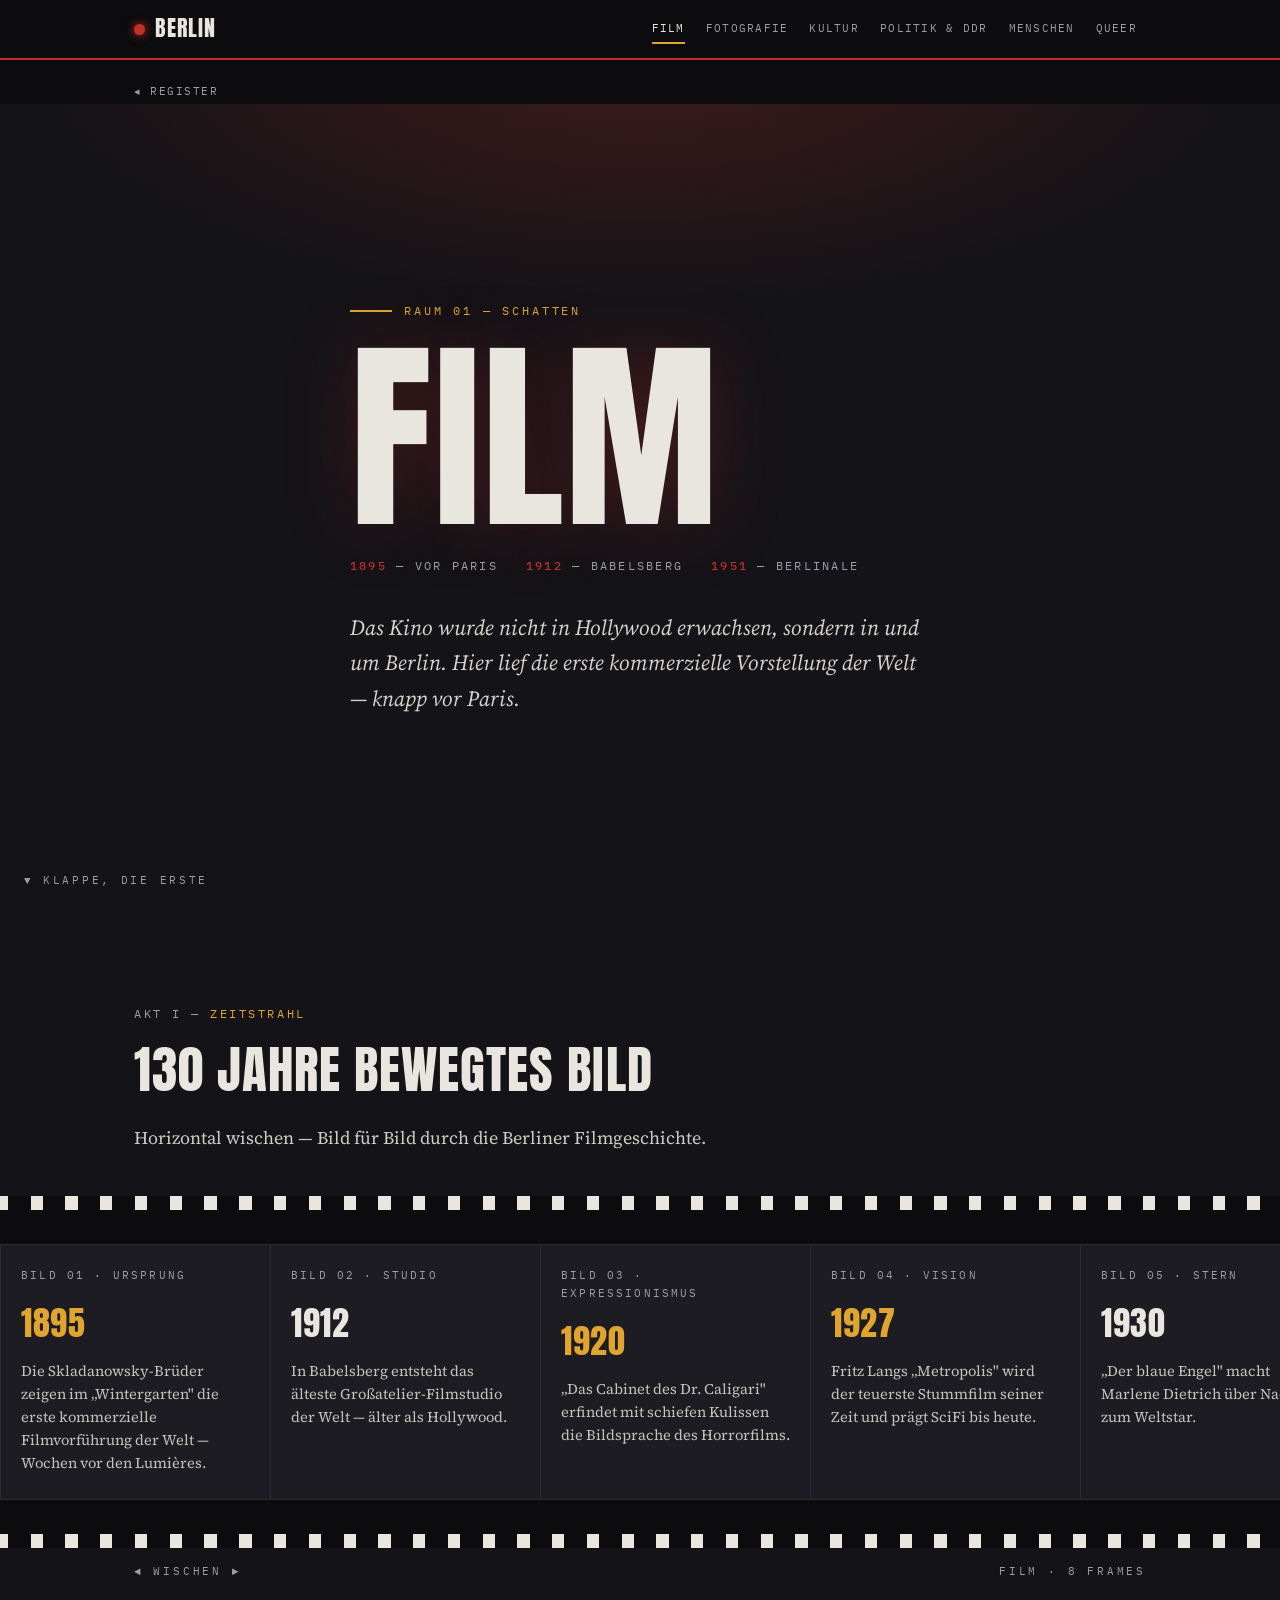
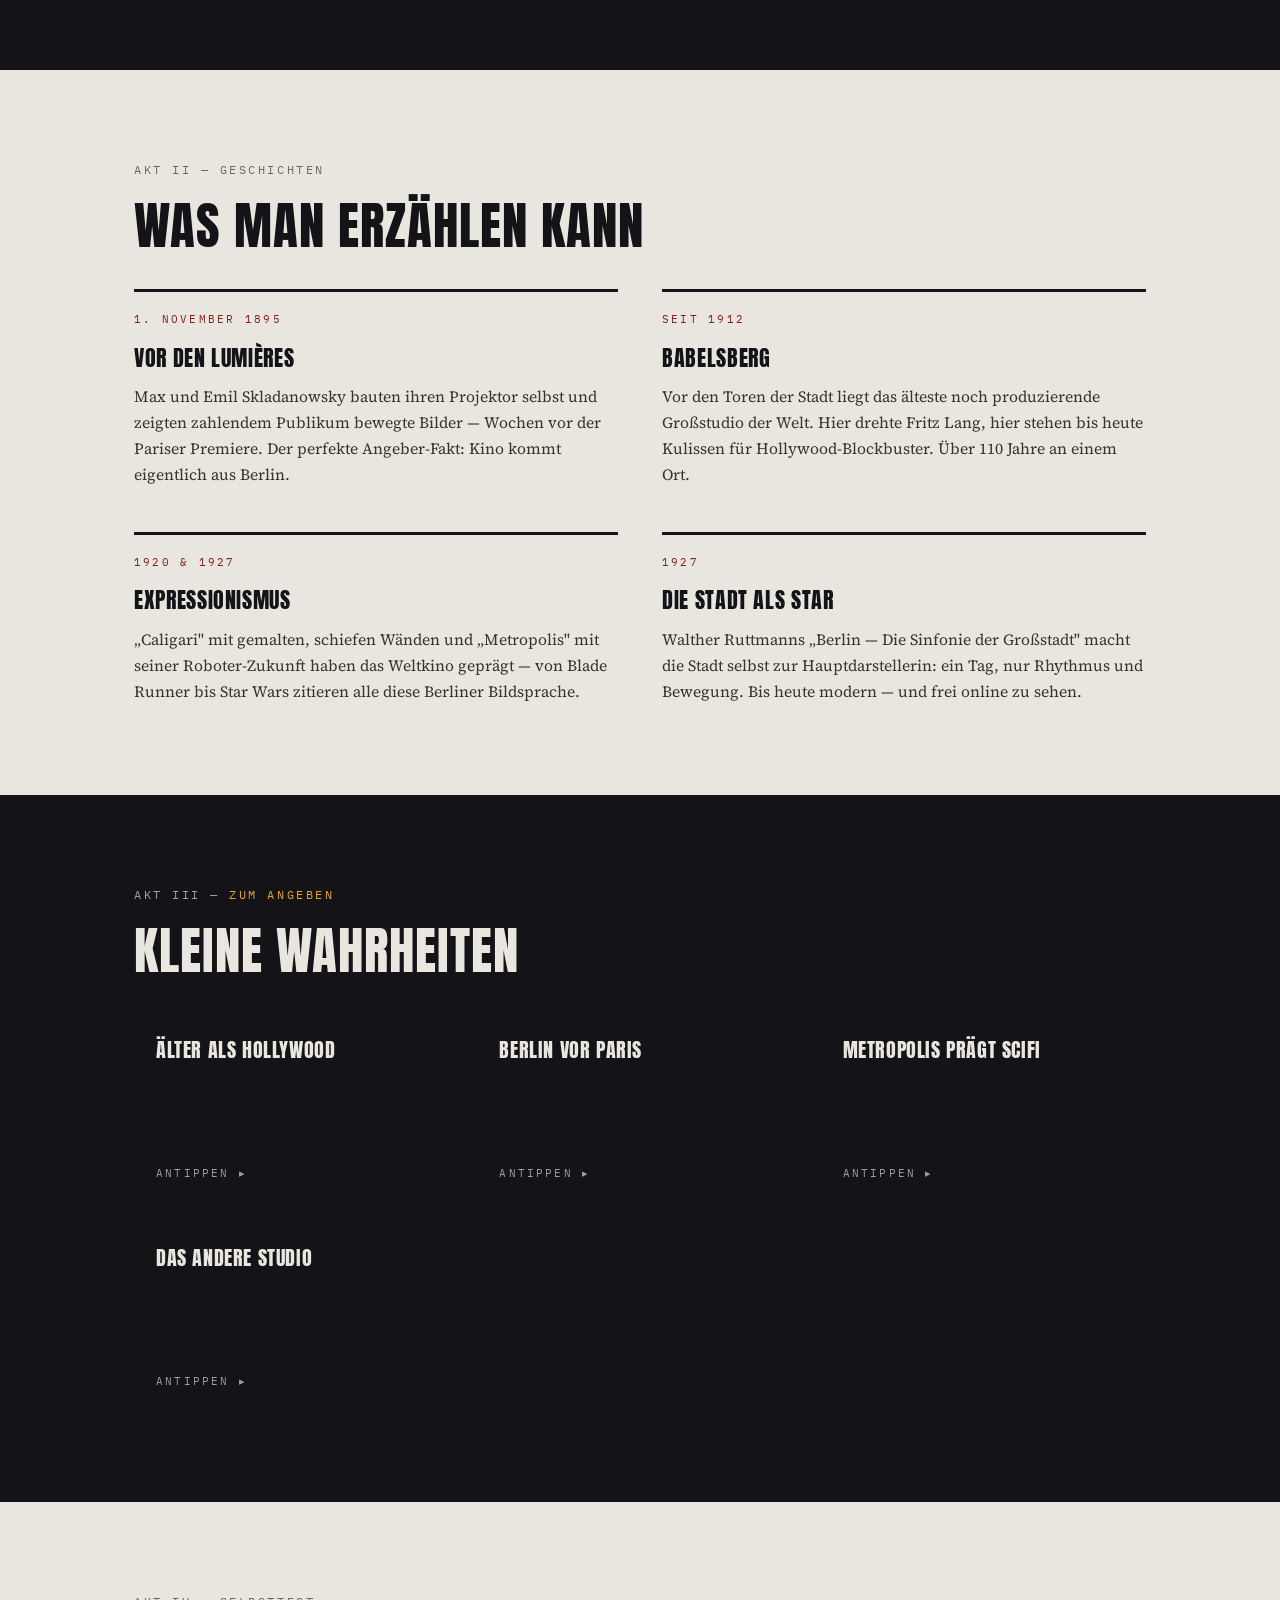
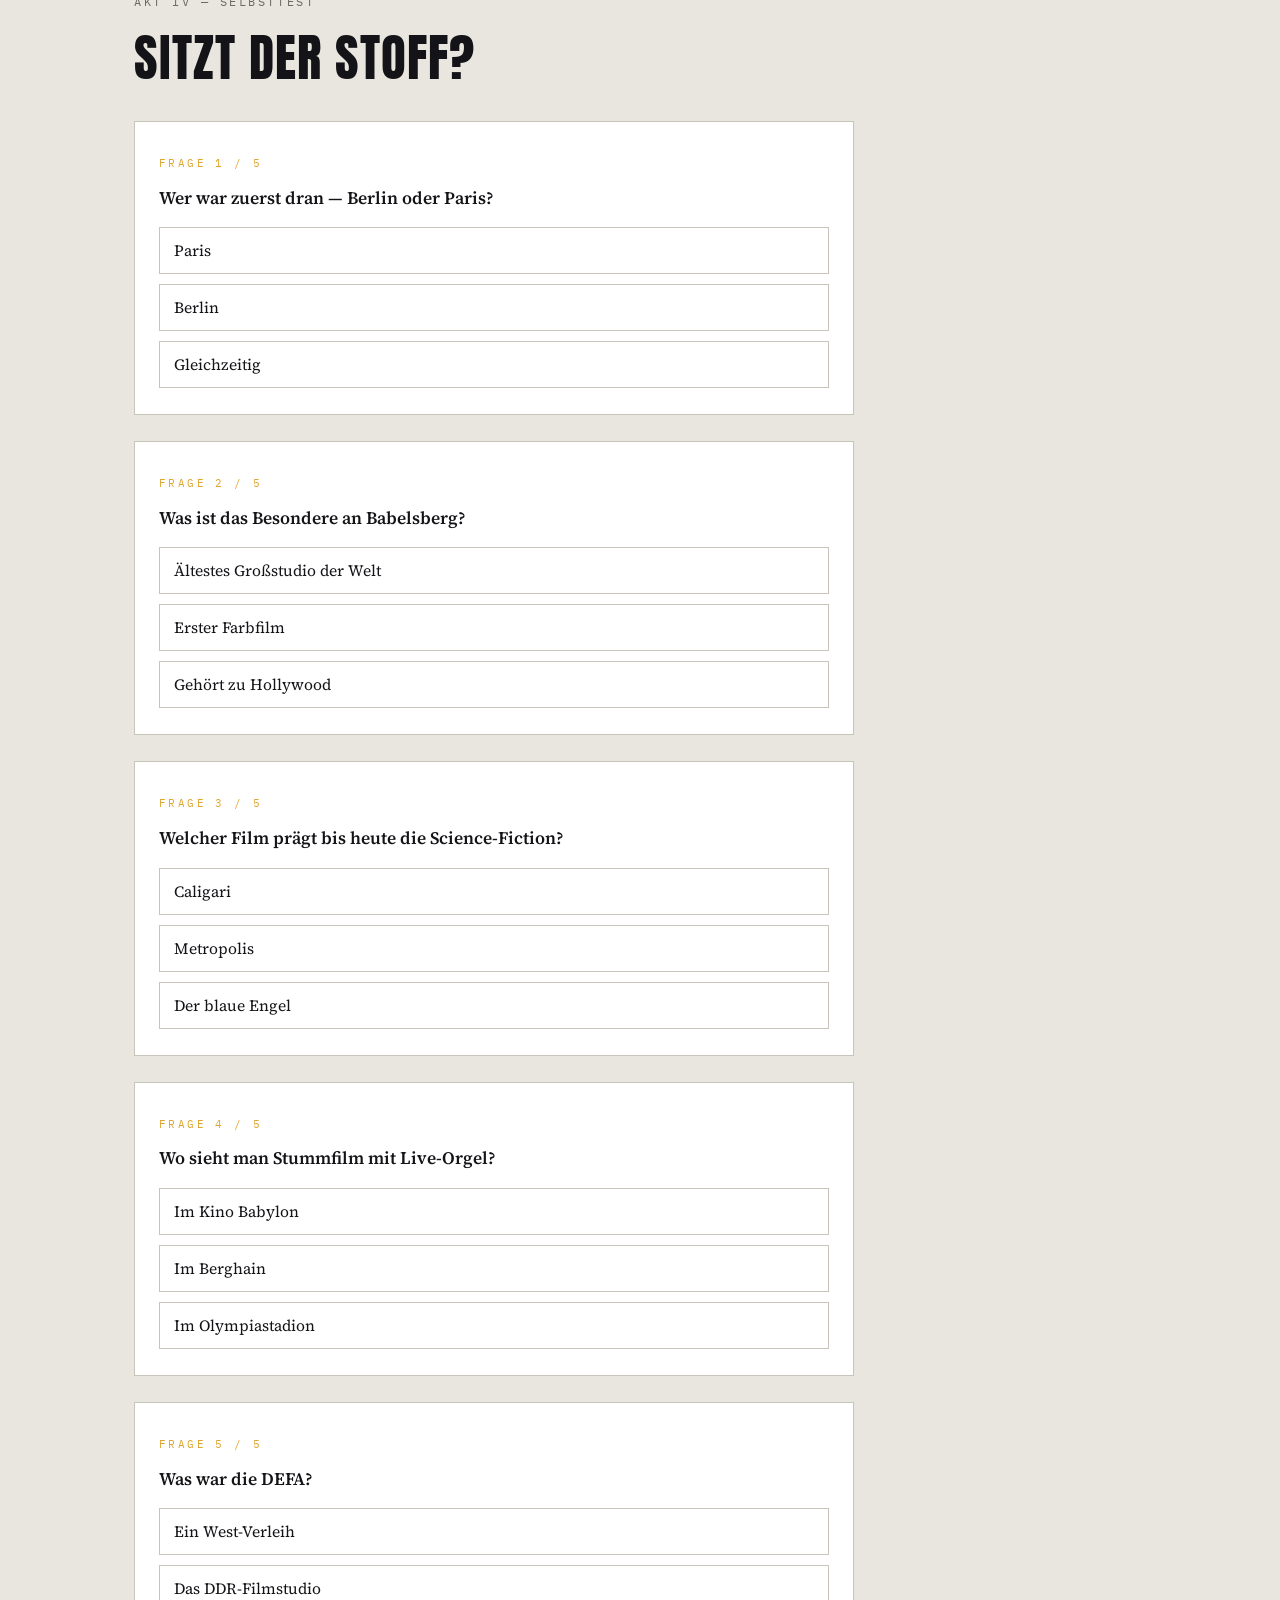
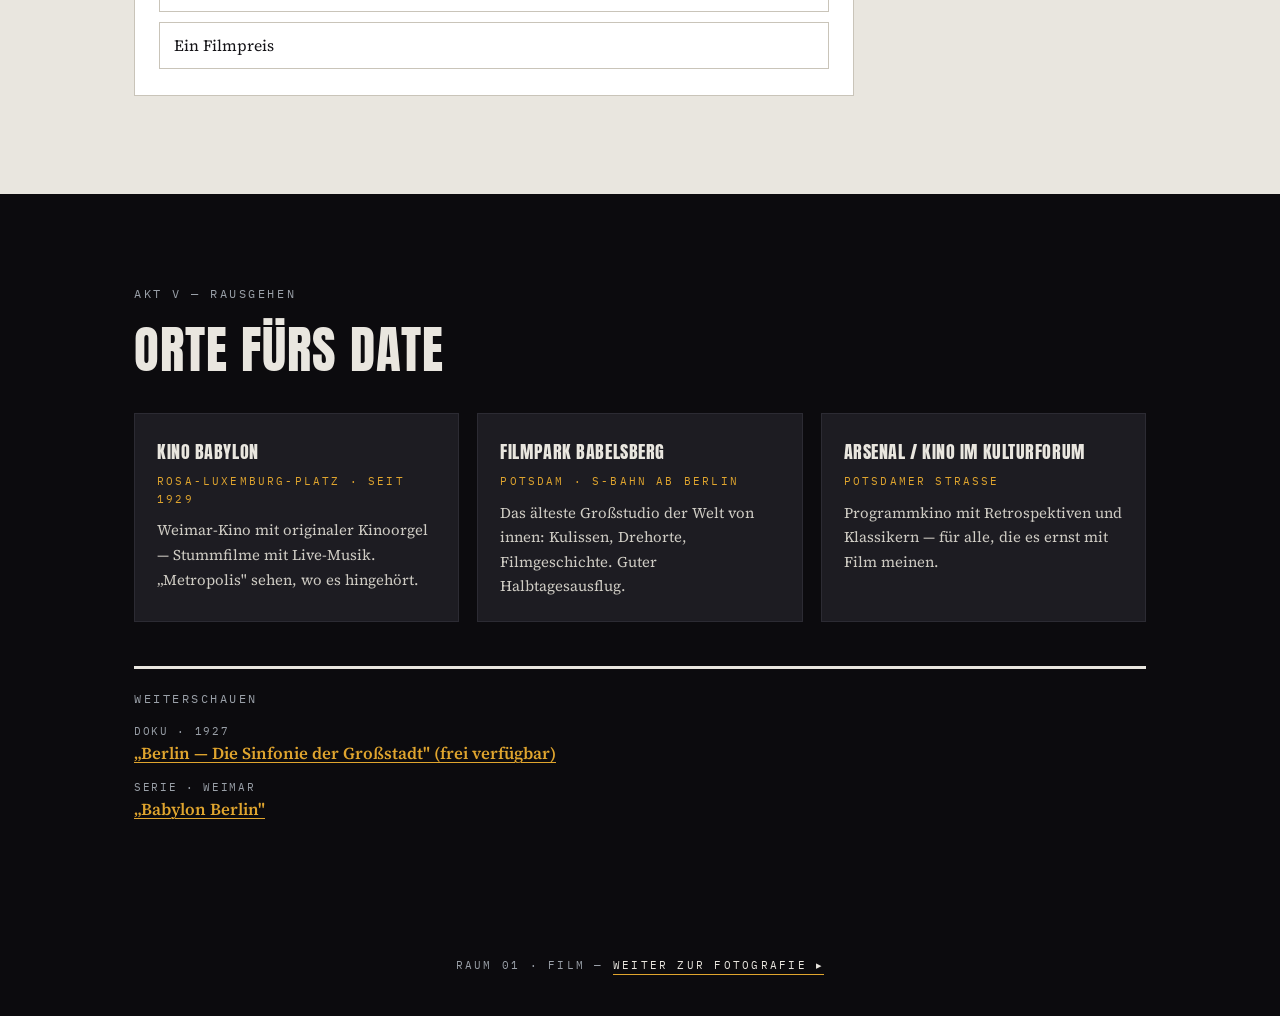
==== commit b2726746: "Add files via upload" ====
--- a/film.html
+++ b/film.html
@@ -7,135 +7,102 @@
 <body class="t-film">
 
 <nav class="topbar"><div class="wrap">
-  <a class="brand" href="index.html">Berlin</a>
+  <a class="brand" href="index.html"><span class="dot"></span>Berlin</a>
   <div class="navlinks"><a href="film.html" class="here">Film</a><a href="fotografie.html">Fotografie</a><a href="kultur.html">Kultur</a><a href="politik.html">Politik&nbsp;&amp;&nbsp;DDR</a><a href="persoenlichkeiten.html">Menschen</a><a href="queer.html">Queer</a></div>
 </div></nav>
-<div class="backrow"><div class="wrap"><a class="back" href="index.html">← Register</a></div></div>
+<div class="backrow"><div class="wrap"><a class="back" href="index.html">◂ Register</a></div></div>
 
 <header class="hero">
-  <svg class="hero-art" viewBox="0 0 500 500" preserveAspectRatio="xMaxYMid meet" style="right:-30px;top:0;height:100%;width:min(52%,620px)" aria-hidden="true">
-    <g fill="none" stroke="#efe9dc" stroke-width="1.6" opacity=".55">
-      <g class="spin" style="transform-origin:300px 250px">
-        <circle cx="300" cy="250" r="180"/><circle cx="300" cy="250" r="150"/><circle cx="300" cy="250" r="34"/>
-        <g stroke-width="1.4">
-          <path d="M300 100 A150 150 0 0 1 366 116"/><path d="M450 250 A150 150 0 0 1 434 316"/>
-          <path d="M300 400 A150 150 0 0 1 234 384"/><path d="M150 250 A150 150 0 0 1 166 184"/>
-        </g>
-        <circle cx="300" cy="120" r="20"/><circle cx="430" cy="250" r="20"/><circle cx="300" cy="380" r="20"/><circle cx="170" cy="250" r="20"/>
-        <circle cx="390" cy="160" r="20"/><circle cx="390" cy="340" r="20"/><circle cx="210" cy="340" r="20"/><circle cx="210" cy="160" r="20"/>
-      </g>
-    </g>
-  </svg>
   <div class="wrap">
-    <p class="kick">Raum 01 — Bewegtes Bild</p>
-    <h1>Film</h1>
-    <p class="sub">Das Kino wurde nicht in Hollywood erwachsen, sondern in und um Berlin — hier lief die erste kommerzielle Vorstellung der Welt, knapp vor Paris.</p>
-    <div class="baseline"><span>N° 01 — Film</span><span>1895 → heute</span><span>35 mm</span></div>
+    <p class="hero-kick">Raum 01 — Schatten</p>
+    <h1 class="hero-title">Film</h1>
+    <div class="hero-sub"><span class="tag"><b>1895</b> — vor Paris</span><span class="tag"><b>1912</b> — Babelsberg</span><span class="tag"><b>1951</b> — Berlinale</span></div>
+    <p class="hero-claim">Das Kino wurde nicht in Hollywood erwachsen, sondern in und um Berlin. Hier lief die erste kommerzielle Vorstellung der Welt — knapp vor Paris.</p>
   </div>
-  <p class="scroll-hint">↓ Klappe, die erste</p>
+  <p class="scroll-hint">▼ Klappe, die erste</p>
 </header>
 
-<div class="rail" aria-hidden="true"><div class="track">
-  <span>Skladanowsky 1895</span><span>Babelsberg 1912</span><span>Caligari 1920</span><span>Metropolis 1927</span><span>Berlinale 1951</span>
-  <span>Skladanowsky 1895</span><span>Babelsberg 1912</span><span>Caligari 1920</span><span>Metropolis 1927</span><span>Berlinale 1951</span>
-</div></div>
+<section class="dark">
+  <div class="wrap">
+    <p class="eyebrow">Akt I — <span class="a2">Zeitstrahl</span></p>
+    <h2>130 Jahre bewegtes Bild</h2>
+    <p class="lead">Horizontal wischen — Bild für Bild durch die Berliner Filmgeschichte.</p>
+  </div>
+  <div class="strip-outer"><div class="strip" tabindex="0" aria-label="Zeitstrahl Film">
+    <div class="frame marked"><span class="f-label">Bild 01 · Ursprung</span><span class="year">1895</span><p>Die Skladanowsky-Brüder zeigen im „Wintergarten" die erste kommerzielle Filmvorführung der Welt — Wochen vor den Lumières.</p></div>
+    <div class="frame"><span class="f-label">Bild 02 · Studio</span><span class="year">1912</span><p>In Babelsberg entsteht das älteste Großatelier-Filmstudio der Welt — älter als Hollywood.</p></div>
+    <div class="frame marked"><span class="f-label">Bild 03 · Expressionismus</span><span class="year">1920</span><p>„Das Cabinet des Dr. Caligari" erfindet mit schiefen Kulissen die Bildsprache des Horrorfilms.</p></div>
+    <div class="frame marked"><span class="f-label">Bild 04 · Vision</span><span class="year">1927</span><p>Fritz Langs „Metropolis" wird der teuerste Stummfilm seiner Zeit und prägt SciFi bis heute.</p></div>
+    <div class="frame"><span class="f-label">Bild 05 · Stern</span><span class="year">1930</span><p>„Der blaue Engel" macht Marlene Dietrich über Nacht zum Weltstar.</p></div>
+    <div class="frame"><span class="f-label">Bild 06 · Exodus</span><span class="year">1933</span><p>Die Film-Elite flieht vor den Nazis: Lang, Wilder, Lorre — halb Hollywood wird Berliner Exil.</p></div>
+    <div class="frame marked"><span class="f-label">Bild 07 · Festival</span><span class="year">1951</span><p>Die Berlinale wird als „Schaufenster der freien Welt" in West-Berlin gegründet.</p></div>
+    <div class="frame"><span class="f-label">Bild 08 · Heute</span><span class="year">Jetzt</span><p>Babelsberg dreht weiter — von „Grand Budapest Hotel" bis „Matrix". Die Berlinale ist das größte Publikumsfestival der Welt.</p></div>
+  </div>
+  <div class="wrap"><p class="strip-caption"><span>◄ wischen ►</span><span>Film · 8 Frames</span></p></div></div>
+</section>
 
-<section>
+<section class="light">
   <div class="wrap">
-    <div class="intro"><span class="no">01 — Zeitachse</span><h2>Hundertdreißig Jahre bewegtes Bild.</h2></div>
-    <div class="tl" tabindex="0" aria-label="Zeitachse Film">
-      <div class="t mark"><span class="yr">1895</span><span class="tk">01 · Ursprung</span><p>Die Skladanowsky-Brüder zeigen im „Wintergarten" die erste kommerzielle Filmvorführung der Welt — Wochen vor den Lumières.</p></div>
-      <div class="t"><span class="yr">1912</span><span class="tk">02 · Studio</span><p>In Babelsberg entsteht das älteste Großatelier-Filmstudio der Welt — älter als Hollywood.</p></div>
-      <div class="t mark"><span class="yr">1920</span><span class="tk">03 · Expressionismus</span><p>„Caligari" erfindet mit schiefen Kulissen die Bildsprache des Horrorfilms.</p></div>
-      <div class="t mark"><span class="yr">1927</span><span class="tk">04 · Vision</span><p>Fritz Langs „Metropolis" wird der teuerste Stummfilm seiner Zeit und prägt SciFi bis heute.</p></div>
-      <div class="t"><span class="yr">1930</span><span class="tk">05 · Stern</span><p>„Der blaue Engel" macht Marlene Dietrich über Nacht zum Weltstar.</p></div>
-      <div class="t"><span class="yr">1933</span><span class="tk">06 · Exodus</span><p>Die Film-Elite flieht vor den Nazis: Lang, Wilder, Lorre — halb Hollywood wird Berliner Exil.</p></div>
-      <div class="t mark"><span class="yr">1951</span><span class="tk">07 · Festival</span><p>Die Berlinale wird als „Schaufenster der freien Welt" gegründet.</p></div>
+    <p class="eyebrow">Akt II — Geschichten</p>
+    <h2>Was man erzählen kann</h2>
+    <div class="story-grid">
+      <div class="story"><span class="meta">1. November 1895</span><h3>Vor den Lumières</h3><p>Max und Emil Skladanowsky bauten ihren Projektor selbst und zeigten zahlendem Publikum bewegte Bilder — Wochen vor der Pariser Premiere. Der perfekte Angeber-Fakt: Kino kommt eigentlich aus Berlin.</p></div>
+      <div class="story"><span class="meta">seit 1912</span><h3>Babelsberg</h3><p>Vor den Toren der Stadt liegt das älteste noch produzierende Großstudio der Welt. Hier drehte Fritz Lang, hier stehen bis heute Kulissen für Hollywood-Blockbuster. Über 110 Jahre an einem Ort.</p></div>
+      <div class="story"><span class="meta">1920 &amp; 1927</span><h3>Expressionismus</h3><p>„Caligari" mit gemalten, schiefen Wänden und „Metropolis" mit seiner Roboter-Zukunft haben das Weltkino geprägt — von Blade Runner bis Star Wars zitieren alle diese Berliner Bildsprache.</p></div>
+      <div class="story"><span class="meta">1927</span><h3>Die Stadt als Star</h3><p>Walther Ruttmanns „Berlin — Die Sinfonie der Großstadt" macht die Stadt selbst zur Hauptdarstellerin: ein Tag, nur Rhythmus und Bewegung. Bis heute modern — und frei online zu sehen.</p></div>
     </div>
   </div>
 </section>
 
 <section class="dark">
   <div class="wrap">
-    <div class="intro"><span class="no">02 — Tafeln</span><h2>Vier Blätter aus dem Archiv.</h2></div>
-    <p class="lead">Angetippt öffnet sich jede Tafel groß — mit einem Satz dazu.</p>
-    <div class="plates">
-      <button class="plate" data-title="Lichtspielhaus" data-note="Um 1900 füllen sich Berlins „Kintöppe". Das Kino ist von Anfang an ein Massenmedium der Stadt — laut, billig, überall.">
-        <div class="frame"><svg viewBox="0 0 400 500" fill="none" stroke="#efe9dc" stroke-width="2" stroke-linejoin="round">
-          <rect x="70" y="70" width="260" height="150"/><line x1="70" y1="200" x2="330" y2="200" opacity=".4"/>
-          <path d="M120 120 h160 M140 155 h120" stroke="#b5402c" opacity=".7"/>
-          <g opacity=".8"><path d="M60 300 h280 M50 340 h300 M40 380 h320 M30 420 h340"/>
-          <path d="M90 300 v-14 M150 300 v-14 M210 300 v-14 M270 300 v-14 M310 300 v-14"/>
-          <path d="M80 340 v-16 M150 340 v-16 M220 340 v-16 M290 340 v-16"/>
-          <path d="M70 380 v-18 M150 380 v-18 M230 380 v-18 M310 380 v-18"/></g>
-        </svg></div>
-        <span class="cap"><span class="pl">Pl. 01</span> <b>Lichtspielhaus</b></span>
-      </button>
-      <button class="plate" data-title="Der Projektor" data-note="Der selbstgebaute Apparat der Skladanowskys warf 1895 im Wintergarten die ersten zahlenden Zuschauer in Bewegung.">
-        <div class="frame"><svg viewBox="0 0 400 500" fill="none" stroke="#efe9dc" stroke-width="2" stroke-linejoin="round">
-          <circle cx="150" cy="180" r="52"/><circle cx="150" cy="180" r="10"/>
-          <circle cx="260" cy="200" r="40"/><circle cx="260" cy="200" r="8"/>
-          <rect x="120" y="250" width="200" height="110" rx="10"/>
-          <path d="M120 300 L60 280 L60 330 L120 320" stroke="#b5402c"/>
-          <line x1="150" y1="360" x2="150" y2="400"/><line x1="290" y1="360" x2="290" y2="400"/>
-          <line x1="120" y1="400" x2="320" y2="400"/>
-        </svg></div>
-        <span class="cap"><span class="pl">Pl. 02</span> <b>Der Projektor</b></span>
-      </button>
-      <button class="plate" data-title="Die Klappe" data-note="Regie in Berlin: Von Lang über die DEFA bis zur heutigen Babelsberg-Produktion wird hier seit über einem Jahrhundert die Klappe geschlagen.">
-        <div class="frame"><svg viewBox="0 0 400 500" fill="none" stroke="#efe9dc" stroke-width="2" stroke-linejoin="round">
-          <g transform="rotate(-8 120 200)"><rect x="90" y="170" width="230" height="34"/><path d="M90 170 l34 34 M130 170 l34 34 M170 170 l34 34 M210 170 l34 34 M250 170 l34 34 M290 170 l34 34" stroke="#b5402c"/></g>
-          <rect x="90" y="212" width="230" height="150"/>
-          <line x1="90" y1="262" x2="320" y2="262"/><line x1="90" y1="312" x2="320" y2="312"/>
-          <line x1="110" y1="238" x2="210" y2="238" stroke="#b5402c"/><line x1="110" y1="288" x2="250" y2="288"/><line x1="110" y1="338" x2="230" y2="338"/>
-        </svg></div>
-        <span class="cap"><span class="pl">Pl. 03</span> <b>Die Klappe</b></span>
-      </button>
-      <button class="plate" data-title="Metropolis" data-note="Fritz Langs Maschinenmensch „Maria" (1927) ist die Urmutter jedes Film-Androiden — von Blade Runner bis Star Wars.">
-        <div class="frame"><svg viewBox="0 0 400 500" fill="none" stroke="#efe9dc" stroke-width="2" stroke-linejoin="round">
-          <path d="M160 130 q40 -20 80 0 v70 q0 40 -40 60 q-40 -20 -40 -60z"/>
-          <line x1="176" y1="168" x2="196" y2="168" stroke="#b5402c"/><line x1="204" y1="168" x2="224" y2="168" stroke="#b5402c"/>
-          <path d="M180 210 q20 10 40 0"/>
-          <path d="M170 270 q30 -14 60 0 l20 90 q-50 24 -100 0z"/>
-          <line x1="200" y1="270" x2="200" y2="360" opacity=".5"/><path d="M180 300 h40 M176 330 h48" opacity=".5"/>
-        </svg></div>
-        <span class="cap"><span class="pl">Pl. 04</span> <b>Metropolis</b></span>
-      </button>
+    <p class="eyebrow">Akt III — <span class="a2">Zum Angeben</span></p>
+    <h2>Kleine Wahrheiten</h2>
+    <div class="cards">
+      <button class="card" type="button"><span class="q">Älter als Hollywood</span><span class="a">Babelsberg produziert seit 1912 — Hollywood wurde erst danach zum Filmzentrum.</span><span class="hint">Antippen ▸</span></button>
+      <button class="card" type="button"><span class="q">Berlin vor Paris</span><span class="a">Erste kommerzielle Vorführung am 1.11.1895 — rund acht Wochen vor den Lumières.</span><span class="hint">Antippen ▸</span></button>
+      <button class="card" type="button"><span class="q">Metropolis prägt SciFi</span><span class="a">Fritz Langs Maschinenmensch „Maria" (1927) ist die Urmutter jedes Film-Androiden.</span><span class="hint">Antippen ▸</span></button>
+      <button class="card" type="button"><span class="q">Das andere Studio</span><span class="a">In der DDR produzierte die DEFA in Babelsberg — Märchenfilme und Kultwerke wie „Die Legende von Paul und Paula".</span><span class="hint">Antippen ▸</span></button>
     </div>
   </div>
 </section>
 
-<section>
+<section class="light">
   <div class="wrap">
-    <div class="intro"><span class="no">03 — Notizen</span><h2>Was man dazu erzählen kann.</h2></div>
-    <div class="cols">
-      <div class="cell"><span class="m">1. November 1895</span><h3>Vor den Lumières</h3><p>Die Skladanowsky-Brüder bauten ihren Projektor selbst und zeigten zahlendem Publikum bewegte Bilder — Wochen vor der Pariser Premiere. Kino kommt eigentlich aus Berlin.</p></div>
-      <div class="cell"><span class="m">seit 1912</span><h3>Babelsberg</h3><p>Das älteste noch produzierende Großstudio der Welt. Hier drehte Fritz Lang, hier stehen bis heute Kulissen für Hollywood-Blockbuster.</p></div>
-      <div class="cell"><span class="m">1927</span><h3>Die Stadt als Star</h3><p>Ruttmanns „Berlin — Die Sinfonie der Großstadt" macht die Stadt selbst zur Hauptdarstellerin: ein Tag, nur Rhythmus und Bewegung. Bis heute modern — und frei online.</p></div>
-      <div class="cell"><span class="m">1946–1992</span><h3>Die DEFA</h3><p>In der DDR produzierte die DEFA in Babelsberg — Märchenfilme, die bis heute jedes Weihnachten laufen, aber auch Kultwerke wie „Die Legende von Paul und Paula".</p></div>
-    </div>
-    <div class="quote"><blockquote>„Das Kino ist die einzige Kunst, die von Anfang an eine Industrie war."</blockquote><cite>— über das Berliner Filmwesen der Zwanziger</cite></div>
+    <p class="eyebrow">Akt IV — Selbsttest</p>
+    <h2>Sitzt der Stoff?</h2>
+    <div class="quiz" id="quizBox"></div>
+    <p class="score" id="score"></p>
   </div>
 </section>
 
-<section class="dark">
+<section class="deep">
   <div class="wrap">
-    <div class="intro"><span class="no">04 — Kurz gefragt</span><h2>Vier kleine Wahrheiten.</h2></div>
-    <div class="acc">
-      <div class="row"><button><span class="ix">Q1</span>War Berlin wirklich vor Paris dran?</button><div class="panel"><p>Ja — am 1. November 1895, rund acht Wochen vor den Brüdern Lumière.</p></div></div>
-      <div class="row"><button><span class="ix">Q2</span>Ist Babelsberg älter als Hollywood?</button><div class="panel"><p>Ja. Babelsberg produziert seit 1912 — Hollywood wurde erst danach zum Filmzentrum.</p></div></div>
-      <div class="row"><button><span class="ix">Q3</span>Welcher Film prägt bis heute die Science-Fiction?</button><div class="panel"><p>„Metropolis" (1927). Sein Maschinenmensch „Maria" ist das Vorbild jedes Film-Androiden.</p></div></div>
-      <div class="row"><button><span class="ix">Q4</span>Wo läuft Stummfilm mit Live-Orgel?</button><div class="panel"><p>Im Kino „Babylon" am Rosa-Luxemburg-Platz — mit originaler Kinoorgel. Ein gutes Date.</p></div></div>
+    <p class="eyebrow">Akt V — Rausgehen</p>
+    <h2>Orte fürs Date</h2>
+    <div class="spots">
+      <div class="spot"><h3>Kino Babylon</h3><span class="meta">Rosa-Luxemburg-Platz · seit 1929</span><p>Weimar-Kino mit originaler Kinoorgel — Stummfilme mit Live-Musik. „Metropolis" sehen, wo es hingehört.</p></div>
+      <div class="spot"><h3>Filmpark Babelsberg</h3><span class="meta">Potsdam · S-Bahn ab Berlin</span><p>Das älteste Großstudio der Welt von innen: Kulissen, Drehorte, Filmgeschichte. Guter Halbtagesausflug.</p></div>
+      <div class="spot"><h3>Arsenal / Kino im Kulturforum</h3><span class="meta">Potsdamer Straße</span><p>Programmkino mit Retrospektiven und Klassikern — für alle, die es ernst mit Film meinen.</p></div>
     </div>
-    <div class="reads">
-      <a href="https://de.wikipedia.org/wiki/Berlin_%E2%80%93_Die_Sinfonie_der_Gro%C3%9Fstadt" target="_blank" rel="noopener"><span class="tag">Doku · 1927</span><span class="ti">Berlin — Die Sinfonie der Großstadt</span><span class="go">↗</span></a>
-      <a href="https://de.wikipedia.org/wiki/Babylon_Berlin" target="_blank" rel="noopener"><span class="tag">Serie · Weimar</span><span class="ti">Babylon Berlin</span><span class="go">↗</span></a>
-      <a href="https://filmpark-babelsberg.de" target="_blank" rel="noopener"><span class="tag">Ausflug · Studio</span><span class="ti">Filmpark Babelsberg</span><span class="go">↗</span></a>
-    </div>
+    <div class="links"><p class="eyebrow">Weiterschauen</p><ul>
+      <li><span>Doku · 1927</span><a href="https://de.wikipedia.org/wiki/Berlin_%E2%80%93_Die_Sinfonie_der_Gro%C3%9Fstadt" target="_blank" rel="noopener">„Berlin — Die Sinfonie der Großstadt" (frei verfügbar)</a></li>
+      <li><span>Serie · Weimar</span><a href="https://de.wikipedia.org/wiki/Babylon_Berlin" target="_blank" rel="noopener">„Babylon Berlin"</a></li>
+    </ul></div>
   </div>
 </section>
 
-<footer><div class="wrap"><span class="big">Raum 01 — Film.</span><span class="fnav">Weiter → <a href="fotografie.html">Fotografie</a></span></div></footer>
+<footer>Raum 01 · Film — <a href="fotografie.html">weiter zur Fotografie ▸</a></footer>
+
+<script>
+window.QUIZ=[
+ {q:'Wer war zuerst dran — Berlin oder Paris?',opts:['Paris','Berlin','Gleichzeitig'],right:1,expl:'Berlin, am 1.11.1895 — rund acht Wochen vor den Lumières.'},
+ {q:'Was ist das Besondere an Babelsberg?',opts:['Ältestes Großstudio der Welt','Erster Farbfilm','Gehört zu Hollywood'],right:0,expl:'Gegründet 1912 — älter als Hollywood.'},
+ {q:'Welcher Film prägt bis heute die Science-Fiction?',opts:['Caligari','Metropolis','Der blaue Engel'],right:1,expl:'„Metropolis" (1927). Sein Maschinenmensch „Maria" ist das Vorbild jedes Film-Androiden.'},
+ {q:'Wo sieht man Stummfilm mit Live-Orgel?',opts:['Im Kino Babylon','Im Berghain','Im Olympiastadion'],right:0,expl:'Im „Babylon" am Rosa-Luxemburg-Platz — mit originaler Kinoorgel.'},
+ {q:'Was war die DEFA?',opts:['Ein West-Verleih','Das DDR-Filmstudio','Ein Filmpreis'],right:1,expl:'Das staatliche Filmstudio der DDR, ansässig in Babelsberg.'}
+];
+</script>
 <script src="app.js"></script>
 </body>
 </html>
--- a/style.css
+++ b/style.css
@@ -1,218 +1,179 @@
 /* ============================================================
-   BERLIN — v3 · Editorial / Galerie
-   Ein Look, sechs Räume. Clean, artsy, ruhig.
+   BERLIN — v4 · "Licht & Schatten"
+   Kino-Dunkel ↔ Fotopapier-Hell · Dunkelkammer-Rot
+   Ein dramatischer Look über alle Seiten.
    ============================================================ */
-@import url('https://fonts.googleapis.com/css2?family=Fraunces:ital,opsz,wght@0,9..144,400;0,9..144,500;0,9..144,600;0,9..144,900;1,9..144,400;1,9..144,500&family=Space+Grotesk:wght@400;500;600;700&family=IBM+Plex+Mono:wght@400;500&display=swap');
+@import url('https://fonts.googleapis.com/css2?family=Anton&family=Source+Serif+4:ital,opsz,wght@0,8..60,400;0,8..60,600;1,8..60,400&family=IBM+Plex+Mono:wght@400;500&display=swap');
 
 :root{
-  --ink:#17150f;
-  --ink-2:#211e16;
-  --paper:#f2efe6;
-  --paper-2:#eae6da;
-  --soft:#57534a;
-  --hair:rgba(23,21,15,.16);
-  --hair-d:rgba(242,239,230,.16);
-  --accent:#b5402c;
+  --ink:#141317;          /* Kinodunkel */
+  --ink-soft:#1d1c22;
+  --ink-deep:#0c0b0e;
+  --paper:#e9e6df;        /* Barytpapier */
+  --paper-soft:#dfdbd2;
+  --safelight:#c22f26;    /* Dunkelkammer-Rot — konstant */
+  --silver:#9aa0a8;
+  --line-dark:#2c2b33;
+  --line-light:#c9c4b9;
 
-  --disp:'Fraunces',Georgia,serif;
-  --sans:'Space Grotesk',system-ui,sans-serif;
+  --accent2:#d99a2b;      /* Zweitfarbe je Raum */
+  --glow:rgba(194,47,38,.20);
+
+  --display:'Anton',sans-serif;
+  --body:'Source Serif 4',Georgia,serif;
   --mono:'IBM Plex Mono',monospace;
 }
-/* Räume / Themenakzente — gedämpft, editorial */
-body.t-home    {--accent:#bf422e}
-body.t-film    {--accent:#b5402c}
-body.t-foto    {--accent:#5f7f88}
-body.t-kultur  {--accent:#a63c66}
-body.t-politik {--accent:#3f7a5c}
-body.t-menschen{--accent:#a9803a}
-body.t-queer   {--accent:#b0407e}
+/* Räume — Zweitfarbe + Hero-Leuchten */
+body.t-home    {--accent2:#d99a2b;--glow:rgba(194,47,38,.22)}
+body.t-film    {--accent2:#e0a52e;--glow:rgba(194,47,38,.26)}
+body.t-foto    {--accent2:#4fa3b8;--glow:rgba(194,47,38,.24)}
+body.t-kultur  {--accent2:#d5417f;--glow:rgba(213,65,127,.20)}
+body.t-politik {--accent2:#43a56f;--glow:rgba(67,165,111,.16)}
+body.t-menschen{--accent2:#d5a23a;--glow:rgba(213,162,58,.16)}
+body.t-queer   {--accent2:#9163ff;--glow:rgba(145,99,255,.20)}
 
 *{box-sizing:border-box;margin:0;padding:0}
 html{scroll-behavior:smooth}
 @media (prefers-reduced-motion:reduce){html{scroll-behavior:auto}*,*::before,*::after{animation:none!important;transition:none!important}}
-body{font-family:var(--sans);background:var(--paper);color:var(--ink);line-height:1.6;font-size:1.02rem;-webkit-font-smoothing:antialiased;overflow-x:hidden}
-::selection{background:var(--ink);color:var(--paper)}
-img,svg{display:block;max-width:100%}
+body{font-family:var(--body);background:var(--ink);color:var(--paper);line-height:1.65;font-size:1.05rem;overflow-x:hidden}
+::selection{background:var(--safelight);color:var(--paper)}
 a{color:inherit}
-a:focus-visible,button:focus-visible{outline:2px solid var(--accent);outline-offset:3px}
-.wrap{max-width:1180px;margin:0 auto;padding:0 32px}
-@media(max-width:600px){.wrap{padding:0 22px}}
+a:focus-visible,button:focus-visible{outline:3px solid var(--safelight);outline-offset:3px}
+img,svg{max-width:100%;display:block}
 
-.kick{font-family:var(--mono);font-size:.7rem;letter-spacing:.28em;text-transform:uppercase;color:var(--soft)}
-.kick .ac{color:var(--accent)}
-h2{font-family:var(--disp);font-weight:400;font-size:clamp(2.1rem,5.4vw,3.9rem);line-height:1.02;letter-spacing:-.01em}
-h3{font-family:var(--disp);font-weight:500;letter-spacing:-.01em}
-.lead{font-family:var(--sans);max-width:640px;font-size:1.12rem;color:#3f3b32;line-height:1.65}
-section{padding:clamp(70px,10vw,120px) 0;position:relative}
+.wrap{max-width:1060px;margin:0 auto;padding:0 24px}
+.eyebrow{font-family:var(--mono);font-size:.72rem;letter-spacing:.22em;text-transform:uppercase;color:var(--silver)}
+.light .eyebrow{color:#6f6a60}
+.eyebrow .a2{color:var(--accent2)}
+h2{font-family:var(--display);font-weight:400;font-size:clamp(2rem,5vw,3.2rem);letter-spacing:.02em;text-transform:uppercase;line-height:1.05;margin:.4em 0 .5em}
+section{padding:90px 0;position:relative}
+.light{background:var(--paper);color:var(--ink)}
+.dark{background:var(--ink);color:var(--paper)}
+.deep{background:var(--ink-deep);color:var(--paper)}
+.lead{max-width:640px;font-size:1.12rem}
+.light .lead{color:#37342e}
+.dark .lead,.deep .lead{color:#cfccc4}
+.accent{color:var(--safelight)}
 
-/* ---------- Navigation ---------- */
-.topbar{position:sticky;top:0;z-index:60;background:rgba(242,239,230,.86);backdrop-filter:blur(10px);border-bottom:1px solid var(--hair)}
-.topbar .wrap{display:flex;align-items:center;justify-content:space-between;height:62px;gap:18px}
-.brand{font-family:var(--disp);font-weight:600;font-size:1.35rem;letter-spacing:-.01em;text-decoration:none;color:var(--ink);display:flex;align-items:center;gap:10px}
-.brand::before{content:"";width:9px;height:9px;background:var(--accent);border-radius:50%}
-.navlinks{display:flex;gap:2px;flex-wrap:wrap}
-.navlinks a{font-family:var(--mono);font-size:.66rem;letter-spacing:.13em;text-transform:uppercase;text-decoration:none;color:var(--soft);padding:8px 10px;position:relative}
-.navlinks a:hover{color:var(--ink)}
-.navlinks a.here{color:var(--ink)}
-.navlinks a.here::after{content:"";position:absolute;left:10px;right:10px;bottom:2px;height:2px;background:var(--accent)}
-@media(max-width:780px){.navlinks a{padding:6px 6px;font-size:.58rem;letter-spacing:.08em}}
+/* ---------- NAV ---------- */
+.topbar{position:sticky;top:0;z-index:60;background:rgba(12,11,14,.92);backdrop-filter:blur(8px);border-bottom:2px solid var(--safelight)}
+.topbar .wrap{display:flex;align-items:center;justify-content:space-between;height:58px;gap:16px}
+.brand{font-family:var(--display);font-size:1.35rem;letter-spacing:.05em;text-transform:uppercase;text-decoration:none;color:var(--paper);display:flex;align-items:center;gap:10px}
+.brand .dot{width:11px;height:11px;background:var(--safelight);border-radius:50%;box-shadow:0 0 10px var(--safelight)}
+.navlinks{display:flex;gap:3px;flex-wrap:wrap}
+.navlinks a{font-family:var(--mono);font-size:.66rem;letter-spacing:.12em;text-transform:uppercase;text-decoration:none;color:var(--silver);padding:7px 9px;position:relative}
+.navlinks a:hover{color:var(--paper)}
+.navlinks a.here{color:var(--paper)}
+.navlinks a.here::after{content:"";position:absolute;left:9px;right:9px;bottom:1px;height:2px;background:var(--accent2)}
+@media(max-width:780px){.navlinks a{padding:6px 6px;font-size:.58rem;letter-spacing:.06em}}
 
-/* ---------- Hero ---------- */
-.hero{position:relative;background:var(--ink);color:var(--paper);min-height:92vh;display:flex;align-items:flex-end;overflow:hidden}
-.hero::after{content:"";position:absolute;inset:0;pointer-events:none;opacity:.04;mix-blend-mode:screen;background-image:radial-gradient(#fff .6px,transparent .6px);background-size:3px 3px}
-.hero .wrap{position:relative;z-index:2;width:100%;padding-top:120px;padding-bottom:64px}
-.hero .kick{color:var(--paper);opacity:.8;display:flex;align-items:center;gap:14px}
-.hero .kick::before{content:"";width:44px;height:1px;background:var(--accent)}
-.hero h1{font-family:var(--disp);font-weight:400;font-size:clamp(3.4rem,13vw,10rem);line-height:.9;letter-spacing:-.02em;margin:.22em 0 .3em;max-width:14ch}
-.hero h1 em{font-style:italic;font-weight:400;color:var(--accent)}
-.hero .sub{font-family:var(--sans);max-width:560px;font-size:1.14rem;line-height:1.6;color:#d9d5ca}
-.hero .baseline{margin-top:52px;padding-top:16px;border-top:1px solid var(--hair-d);display:flex;justify-content:space-between;gap:16px;flex-wrap:wrap;font-family:var(--mono);font-size:.68rem;letter-spacing:.2em;text-transform:uppercase;color:#a29c8f}
-.hero-art{position:absolute;z-index:1;pointer-events:none;opacity:.9}
-.scroll-hint{position:absolute;bottom:22px;right:32px;z-index:3;font-family:var(--mono);font-size:.64rem;letter-spacing:.24em;text-transform:uppercase;color:#7d7768}
+/* ---------- HERO ---------- */
+header.hero{min-height:90vh;display:flex;flex-direction:column;justify-content:center;position:relative;overflow:hidden;
+  background:radial-gradient(ellipse 80% 55% at 50% -8%, var(--glow), transparent 60%), var(--ink)}
+header.hero::after{content:"";position:absolute;inset:0;pointer-events:none;opacity:.5;mix-blend-mode:overlay;background-image:radial-gradient(rgba(255,255,255,.14) .5px,transparent .5px);background-size:3px 3px}
+.hero .wrap{position:relative;z-index:2}
+.hero-kick{font-family:var(--mono);font-size:.74rem;letter-spacing:.24em;text-transform:uppercase;color:var(--accent2);display:flex;align-items:center;gap:12px}
+.hero-kick::before{content:"";width:42px;height:2px;background:var(--accent2)}
+.hero-title{font-family:var(--display);font-weight:400;text-transform:uppercase;font-size:clamp(4rem,16vw,14rem);line-height:.9;letter-spacing:.01em;color:var(--paper);margin:.12em 0 0;text-shadow:0 0 70px var(--glow)}
+.hero-sub{display:flex;flex-wrap:wrap;gap:14px 28px;align-items:baseline;margin-top:26px}
+.hero-sub .tag{font-family:var(--mono);font-size:.78rem;letter-spacing:.18em;color:var(--silver);text-transform:uppercase}
+.hero-sub .tag b{color:var(--safelight);font-weight:500}
+.hero-claim{font-size:clamp(1.05rem,2.2vw,1.35rem);max-width:580px;margin-top:34px;color:#d8d5cd;font-style:italic}
+.scroll-hint{position:absolute;bottom:24px;left:24px;z-index:3;font-family:var(--mono);font-size:.68rem;letter-spacing:.25em;color:var(--silver);text-transform:uppercase}
+.hero-art{position:absolute;z-index:1;pointer-events:none;opacity:.85}
 
-/* ---------- Marquee (dezent) ---------- */
-.rail{border-top:1px solid var(--ink);border-bottom:1px solid var(--ink);background:var(--paper);overflow:hidden}
-.rail .track{display:inline-flex;white-space:nowrap;animation:rail 46s linear infinite}
-.rail:hover .track{animation-play-state:paused}
-.rail span{font-family:var(--mono);font-size:.72rem;letter-spacing:.18em;text-transform:uppercase;color:var(--ink);padding:13px 0;display:inline-flex;align-items:center}
-.rail span::after{content:"—";margin:0 26px;color:var(--accent)}
-@keyframes rail{from{transform:translateX(0)}to{transform:translateX(-50%)}}
+/* ---------- FILMSTREIFEN ---------- */
+.strip-outer{margin-top:44px}
+.strip{display:flex;gap:0;overflow-x:auto;padding:34px 24px;background:var(--ink-deep);
+  border-top:14px solid transparent;border-bottom:14px solid transparent;
+  border-image:repeating-linear-gradient(90deg,var(--ink-deep) 0 10px, var(--paper) 10px 22px, var(--ink-deep) 22px 34px) 14;
+  scroll-snap-type:x proximity;scrollbar-color:var(--safelight) var(--ink-deep)}
+.frame{min-width:270px;max-width:270px;scroll-snap-align:start;border:1px solid var(--line-dark);border-right:none;background:var(--ink-soft);padding:22px 20px 24px;display:flex;flex-direction:column;gap:10px;position:relative}
+.frame:last-child{border-right:1px solid var(--line-dark)}
+.frame .year{font-family:var(--display);font-size:2.1rem;color:var(--paper);letter-spacing:.02em}
+.frame.marked .year{color:var(--accent2)}
+.frame .f-label{font-family:var(--mono);font-size:.68rem;letter-spacing:.2em;text-transform:uppercase;color:var(--silver)}
+.frame p{font-size:.92rem;color:#c6c3bb;line-height:1.55}
+.strip-caption{font-family:var(--mono);font-size:.7rem;letter-spacing:.25em;color:var(--silver);text-transform:uppercase;margin-top:14px;display:flex;justify-content:space-between;gap:12px;flex-wrap:wrap}
 
-/* ---------- Editorial-Intro ---------- */
-.intro{display:grid;grid-template-columns:minmax(0,1fr);gap:20px;max-width:820px}
-.intro .no{font-family:var(--mono);font-size:.72rem;letter-spacing:.22em;color:var(--accent);text-transform:uppercase}
+/* ---------- STORIES ---------- */
+.story-grid{display:grid;grid-template-columns:1fr 1fr;gap:44px;margin-top:36px}
+@media(max-width:760px){.story-grid{grid-template-columns:1fr}}
+.story{border-top:3px solid currentColor;padding-top:18px}
+.light .story{border-color:var(--ink)}
+.dark .story,.deep .story{border-color:var(--paper)}
+.story h3{font-family:var(--display);font-weight:400;text-transform:uppercase;font-size:1.35rem;letter-spacing:.03em;margin-bottom:8px}
+.story .meta{font-family:var(--mono);font-size:.7rem;letter-spacing:.2em;text-transform:uppercase;margin-bottom:12px;display:block}
+.light .story .meta{color:#8a1f19}
+.dark .story .meta,.deep .story .meta{color:var(--accent2)}
+.story p{font-size:.98rem}
+.light .story p{color:#37342e}
+.dark .story p,.deep .story p{color:#cfccc4}
+.story p + p{margin-top:10px}
 
-/* ---------- Timeline (Hairline) ---------- */
-.tl{margin-top:44px;display:flex;overflow-x:auto;scroll-snap-type:x proximity;border-top:1px solid var(--hair)}
-.tl.on-dark{border-color:var(--hair-d)}
-.tl .t{min-width:240px;max-width:240px;scroll-snap-align:start;padding:26px 24px 30px;border-right:1px solid var(--hair)}
-.tl.on-dark .t{border-color:var(--hair-d)}
-.tl .t:first-child{padding-left:0}
-.tl .yr{font-family:var(--disp);font-weight:400;font-size:2.6rem;line-height:1;letter-spacing:-.02em}
-.tl .t.mark .yr{color:var(--accent)}
-.tl .tk{font-family:var(--mono);font-size:.64rem;letter-spacing:.18em;text-transform:uppercase;color:var(--soft);margin:10px 0}
-.on-dark .tl .tk,.tl.on-dark .tk{color:#a29c8f}
-.tl p{font-size:.92rem;line-height:1.55}
-.dark .tl p{color:#cbc7bc}
+/* ---------- FAKTEN-KARTEN ---------- */
+.cards{display:grid;grid-template-columns:repeat(auto-fit,minmax(250px,1fr));gap:18px;margin-top:36px}
+.card{background:var(--ink);color:var(--paper);border:none;text-align:left;cursor:pointer;padding:24px 22px;min-height:190px;display:flex;flex-direction:column;justify-content:space-between;gap:14px;font-family:var(--body);font-size:1rem;transition:transform .18s ease,box-shadow .18s ease}
+.light .card{box-shadow:0 2px 0 var(--line-light)}
+.card:hover{transform:translateY(-4px);box-shadow:0 14px 30px rgba(0,0,0,.28)}
+.card .q{font-family:var(--display);font-size:1.25rem;text-transform:uppercase;letter-spacing:.03em;line-height:1.2}
+.card .hint{font-family:var(--mono);font-size:.68rem;letter-spacing:.2em;text-transform:uppercase;color:var(--silver)}
+.card .a{display:none;color:#d8d5cd;font-size:.95rem;line-height:1.55}
+.card.open{background:#241f1f;outline:1px solid var(--accent2)}
+.card.open .a{display:block}
+.card.open .hint{color:var(--accent2)}
 
-/* ---------- Plates (gezeichnete Tafeln) + Lightbox ---------- */
-.plates{display:grid;grid-template-columns:repeat(auto-fill,minmax(230px,1fr));gap:22px;margin-top:44px}
-.plate{border:none;background:none;padding:0;margin:0;cursor:pointer;text-align:left;font-family:inherit;display:block}
-.plate .frame{position:relative;background:var(--ink);border:1px solid var(--hair);overflow:hidden;aspect-ratio:4/5}
-.dark .plate .frame{border-color:var(--hair-d)}
-.plate .frame svg{position:absolute;inset:0;width:100%;height:100%;transition:transform .5s cubic-bezier(.2,.7,.2,1)}
-.plate:hover .frame svg{transform:scale(1.04)}
-.plate .frame::after{content:"↗";position:absolute;top:10px;right:12px;font-family:var(--mono);font-size:.9rem;color:var(--paper);opacity:0;transition:opacity .2s}
-.plate:hover .frame::after{opacity:.7}
-.plate .cap{display:flex;gap:10px;align-items:baseline;margin-top:12px;font-family:var(--mono);font-size:.66rem;letter-spacing:.12em;text-transform:uppercase;color:var(--soft)}
-.dark .plate .cap{color:#a29c8f}
-.plate .cap .pl{color:var(--accent)}
-.plate .cap b{font-family:var(--sans);font-weight:500;letter-spacing:0;text-transform:none;font-size:.9rem;color:var(--ink)}
-.dark .plate .cap b{color:var(--paper)}
+/* ---------- QUIZ ---------- */
+.quiz{margin-top:36px;display:grid;gap:26px;max-width:720px}
+.qq{border:1px solid var(--line-dark);padding:26px 24px;background:var(--ink-soft)}
+.light .qq{background:#fff;border-color:var(--line-light)}
+.qq .qnum{font-family:var(--mono);font-size:.68rem;letter-spacing:.22em;color:var(--accent2);text-transform:uppercase}
+.qq h3{font-family:var(--body);font-weight:600;font-size:1.1rem;margin:10px 0 16px;line-height:1.45}
+.light .qq h3{color:var(--ink)}
+.opts{display:grid;gap:10px}
+.opts button{font-family:var(--body);font-size:.98rem;text-align:left;background:transparent;color:inherit;border:1px solid var(--line-dark);padding:12px 14px;cursor:pointer;transition:border-color .15s ease,background .15s ease}
+.light .opts button{border-color:var(--line-light);color:var(--ink)}
+.opts button:hover{border-color:var(--silver)}
+.opts button.right{border-color:#4c9a5f;background:rgba(76,154,95,.14)}
+.opts button.wrong{border-color:var(--safelight);background:rgba(194,47,38,.14)}
+.qq .expl{display:none;margin-top:14px;font-size:.92rem;color:#c6c3bb;border-left:3px solid var(--accent2);padding-left:12px}
+.light .qq .expl{color:#4a463c}
+.qq.done .expl{display:block}
+.score{font-family:var(--mono);font-size:.8rem;letter-spacing:.18em;text-transform:uppercase;color:var(--silver);margin-top:8px}
 
-.lightbox{position:fixed;inset:0;z-index:200;background:rgba(15,14,10,.94);display:none;align-items:center;justify-content:center;padding:5vh 6vw}
-.lightbox.open{display:flex}
-.lb-inner{max-width:760px;width:100%}
-.lb-frame{background:var(--ink-2);border:1px solid var(--hair-d);aspect-ratio:4/3;position:relative;overflow:hidden}
-.lb-frame svg{position:absolute;inset:0;width:100%;height:100%}
-.lb-meta{display:flex;justify-content:space-between;gap:20px;flex-wrap:wrap;margin-top:18px;color:var(--paper)}
-.lb-meta h3{font-family:var(--disp);font-weight:500;font-size:1.5rem}
-.lb-meta p{font-family:var(--sans);font-size:.95rem;color:#cbc7bc;max-width:60ch;margin-top:6px}
-.lb-close{position:absolute;top:22px;right:26px;background:none;border:1px solid var(--hair-d);color:var(--paper);font-family:var(--mono);font-size:.7rem;letter-spacing:.15em;padding:9px 14px;cursor:pointer;text-transform:uppercase}
-.lb-close:hover{border-color:var(--accent)}
+/* ---------- ORTE & LINKS ---------- */
+.spots{display:grid;grid-template-columns:repeat(auto-fit,minmax(260px,1fr));gap:18px;margin-top:36px}
+.spot{border:1px solid var(--line-light);padding:22px;background:#f2efe9}
+.dark .spot,.deep .spot{background:var(--ink-soft);border-color:var(--line-dark)}
+.spot h3{font-family:var(--display);font-weight:400;text-transform:uppercase;font-size:1.15rem;letter-spacing:.03em}
+.spot .meta{font-family:var(--mono);font-size:.68rem;letter-spacing:.2em;text-transform:uppercase;color:#8a1f19;display:block;margin:6px 0 10px}
+.dark .spot .meta,.deep .spot .meta{color:var(--accent2)}
+.spot p{font-size:.93rem;color:#37342e}
+.dark .spot p,.deep .spot p{color:#cfccc4}
+.links{margin-top:44px;border-top:3px solid currentColor;padding-top:20px}
+.light .links{border-color:var(--ink)}
+.links ul{list-style:none;display:grid;gap:10px;margin-top:14px}
+.links a{color:#8a1f19;text-decoration-thickness:1px;text-underline-offset:3px;font-weight:600}
+.dark .links a,.deep .links a{color:var(--accent2)}
+.links li span{font-family:var(--mono);font-size:.7rem;letter-spacing:.15em;text-transform:uppercase;color:#6f6a60;display:block}
+.dark .links li span,.deep .links li span{color:var(--silver)}
 
-/* ---------- Story-Grid ---------- */
-.cols{display:grid;grid-template-columns:1fr 1fr;gap:2px;margin-top:44px;background:var(--hair)}
-.dark .cols{background:var(--hair-d)}
-.cols.three{grid-template-columns:repeat(3,1fr)}
-@media(max-width:760px){.cols,.cols.three{grid-template-columns:1fr}}
-.cell{background:var(--paper);padding:30px 30px 34px}
-.dark .cell{background:var(--ink)}
-.cell .m{font-family:var(--mono);font-size:.64rem;letter-spacing:.16em;text-transform:uppercase;color:var(--accent);display:block;margin-bottom:12px}
-.cell h3{font-size:1.4rem;margin-bottom:10px}
-.cell p{font-size:.98rem;color:#43403a}
-.dark .cell p{color:#c7c3b8}
+/* ---------- RÄUME (Register auf Startseite) ---------- */
+.rooms{display:grid;grid-template-columns:repeat(auto-fill,minmax(300px,1fr));gap:2px;margin-top:40px;background:var(--line-dark)}
+.room{background:var(--ink);color:var(--paper);text-decoration:none;padding:30px 26px 32px;display:flex;flex-direction:column;gap:14px;min-height:210px;position:relative;transition:background .2s}
+.room::before{content:"";position:absolute;top:0;left:0;right:0;height:4px;background:var(--rc,var(--safelight))}
+.room:hover{background:var(--ink-soft)}
+.room .rn{font-family:var(--mono);font-size:.72rem;letter-spacing:.2em;color:var(--silver)}
+.room h3{font-family:var(--display);font-weight:400;text-transform:uppercase;font-size:1.9rem;letter-spacing:.02em;line-height:1;color:var(--rc,var(--paper))}
+.room p{font-size:.94rem;color:#c6c3bb;flex:1}
+.room .go{font-family:var(--mono);font-size:.7rem;letter-spacing:.16em;text-transform:uppercase;color:var(--paper)}
+.room:hover .go{color:var(--rc,var(--safelight))}
 
-/* ---------- Accordion (Fakten) ---------- */
-.acc{margin-top:40px;border-top:1px solid var(--hair)}
-.dark .acc{border-color:var(--hair-d)}
-.acc .row{border-bottom:1px solid var(--hair)}
-.dark .acc .row{border-color:var(--hair-d)}
-.acc button{width:100%;background:none;border:none;cursor:pointer;text-align:left;font-family:var(--disp);font-weight:500;font-size:clamp(1.1rem,2.4vw,1.5rem);color:inherit;padding:24px 44px 24px 0;position:relative;display:flex;gap:18px;align-items:baseline}
-.acc .ix{font-family:var(--mono);font-size:.72rem;letter-spacing:.1em;color:var(--accent);flex:none;transform:translateY(-2px)}
-.acc button::after{content:"+";position:absolute;right:6px;top:50%;transform:translateY(-50%);font-family:var(--sans);font-weight:400;font-size:1.5rem;color:var(--accent);transition:transform .25s}
-.acc .row.open button::after{content:"–"}
-.acc .panel{max-height:0;overflow:hidden;transition:max-height .3s ease}
-.acc .row.open .panel{max-height:240px}
-.acc .panel p{padding:0 0 26px 42px;max-width:60ch;font-size:1rem;color:#43403a}
-.dark .acc .panel p{color:#c7c3b8}
-
-/* ---------- Quote ---------- */
-.quote{margin:64px 0;max-width:900px}
-.quote blockquote{font-family:var(--disp);font-style:italic;font-weight:400;font-size:clamp(1.6rem,4vw,2.6rem);line-height:1.22;letter-spacing:-.01em}
-.quote cite{display:block;margin-top:20px;font-family:var(--mono);font-style:normal;font-size:.7rem;letter-spacing:.16em;text-transform:uppercase;color:var(--soft)}
-.dark .quote cite{color:#a29c8f}
-.quote::before{content:"";display:block;width:60px;height:2px;background:var(--accent);margin-bottom:30px}
-
-/* ---------- Dunkler Raum ---------- */
-.dark{background:var(--ink);color:var(--paper)}
-.dark .lead{color:#cbc7bc}
-.dark .kick{color:#a29c8f}
-.dark h2{color:var(--paper)}
-
-/* ---------- Links ---------- */
-.reads{margin-top:56px;border-top:2px solid var(--ink)}
-.dark .reads{border-color:var(--paper)}
-.reads a{display:grid;grid-template-columns:180px 1fr auto;gap:20px;align-items:baseline;padding:20px 4px;border-bottom:1px solid var(--hair);text-decoration:none;color:inherit;transition:padding .2s}
-.dark .reads a{border-color:var(--hair-d)}
-.reads a:hover{padding-left:16px}
-.reads .tag{font-family:var(--mono);font-size:.64rem;letter-spacing:.14em;text-transform:uppercase;color:var(--soft)}
-.reads .ti{font-family:var(--disp);font-weight:500;font-size:1.15rem}
-.reads .go{font-family:var(--mono);font-size:.8rem;color:var(--accent);opacity:0;transition:opacity .2s}
-.reads a:hover .go{opacity:1}
-@media(max-width:640px){.reads a{grid-template-columns:1fr}.reads .go{display:none}}
-
-/* ---------- Index (Startseite) ---------- */
-.index{border-top:1px solid var(--ink)}
-.index a{display:grid;grid-template-columns:100px 1fr auto;gap:28px;align-items:center;padding:34px 6px;border-bottom:1px solid var(--ink);text-decoration:none;color:var(--ink);position:relative;transition:background .3s,color .3s,padding .3s}
-.index a .n{font-family:var(--mono);font-size:.9rem;letter-spacing:.1em;color:var(--soft);transition:color .3s}
-.index a .t h3{font-family:var(--disp);font-weight:400;font-size:clamp(1.8rem,5vw,3rem);line-height:1;letter-spacing:-.02em}
-.index a .t p{font-size:.96rem;color:#4a463c;margin-top:8px;max-width:620px}
-.index a .art{width:72px;height:90px;flex:none;opacity:.85}
-.index a:hover{background:var(--ink);color:var(--paper);padding-left:26px}
-.index a:hover .n{color:var(--accent)}
-.index a:hover .t p{color:#cbc7bc}
-.index a:hover .art :where(path,line,circle,rect,ellipse,polyline){stroke:var(--paper)}
-.index a .go{font-family:var(--mono);font-size:.72rem;letter-spacing:.12em;color:var(--accent);opacity:0;transform:translateX(-8px);transition:.25s}
-.index a:hover .go{opacity:1;transform:none}
-@media(max-width:640px){.index a{grid-template-columns:52px 1fr;gap:16px}.index a .art,.index a .go{display:none}}
-
-/* ---------- Glossar (Startseite) ---------- */
-.gloss{margin-top:40px;display:grid;grid-template-columns:1fr 1fr;gap:44px;align-items:start}
-@media(max-width:760px){.gloss{grid-template-columns:1fr;gap:24px}}
-.gloss .words{display:flex;flex-wrap:wrap;gap:8px 8px}
-.gword{font-family:var(--disp);font-weight:500;font-size:1.15rem;background:none;border:none;color:var(--paper);cursor:pointer;padding:6px 4px;opacity:.55;transition:opacity .15s;position:relative}
-.gword:hover{opacity:.85}
-.gword.on{opacity:1;color:var(--accent)}
-.gword:not(:last-child)::after{content:"·";margin-left:12px;opacity:.4}
-.gloss .def{border-left:2px solid var(--accent);padding-left:22px;min-height:80px}
-.gloss .def .w{font-family:var(--disp);font-style:italic;font-size:1.6rem;display:block;margin-bottom:8px}
-.gloss .def p{color:#cbc7bc;font-size:1rem}
-
-/* ---------- Footer ---------- */
-footer{background:var(--ink);color:#a29c8f;padding:54px 0;border-top:1px solid var(--hair-d)}
-footer .wrap{display:flex;justify-content:space-between;gap:20px;flex-wrap:wrap;align-items:baseline}
-footer .fnav{font-family:var(--mono);font-size:.7rem;letter-spacing:.16em;text-transform:uppercase}
-footer a{color:var(--paper);text-decoration:none;border-bottom:1px solid var(--accent);padding-bottom:2px}
-footer .big{font-family:var(--disp);font-style:italic;font-size:1.3rem;color:var(--paper)}
+/* ---------- FOOTER ---------- */
+footer{background:var(--ink-deep);color:var(--silver);font-family:var(--mono);font-size:.7rem;letter-spacing:.2em;text-transform:uppercase;padding:40px 24px;text-align:center;line-height:2}
+footer a{color:var(--paper);text-decoration:none;border-bottom:1px solid var(--accent2);padding-bottom:2px}
 
 /* ---------- Zurück ---------- */
-.backrow{background:var(--ink);padding:18px 0 0}
-.back{font-family:var(--mono);font-size:.66rem;letter-spacing:.14em;text-transform:uppercase;text-decoration:none;color:#8b8577}
-.back:hover{color:var(--accent)}
-
-/* ---------- Reveal ---------- */
-.reveal{opacity:0;transform:translateY(20px);transition:opacity .7s ease,transform .7s ease}
-.reveal.in{opacity:1;transform:none}
-.spin{transform-origin:center;animation:spin 40s linear infinite}
-@keyframes spin{to{transform:rotate(360deg)}}
+.backrow{background:var(--ink-deep);padding:16px 0 0}
+.back{font-family:var(--mono);font-size:.68rem;letter-spacing:.14em;text-transform:uppercase;text-decoration:none;color:var(--silver)}
+.back:hover{color:var(--accent2)}
